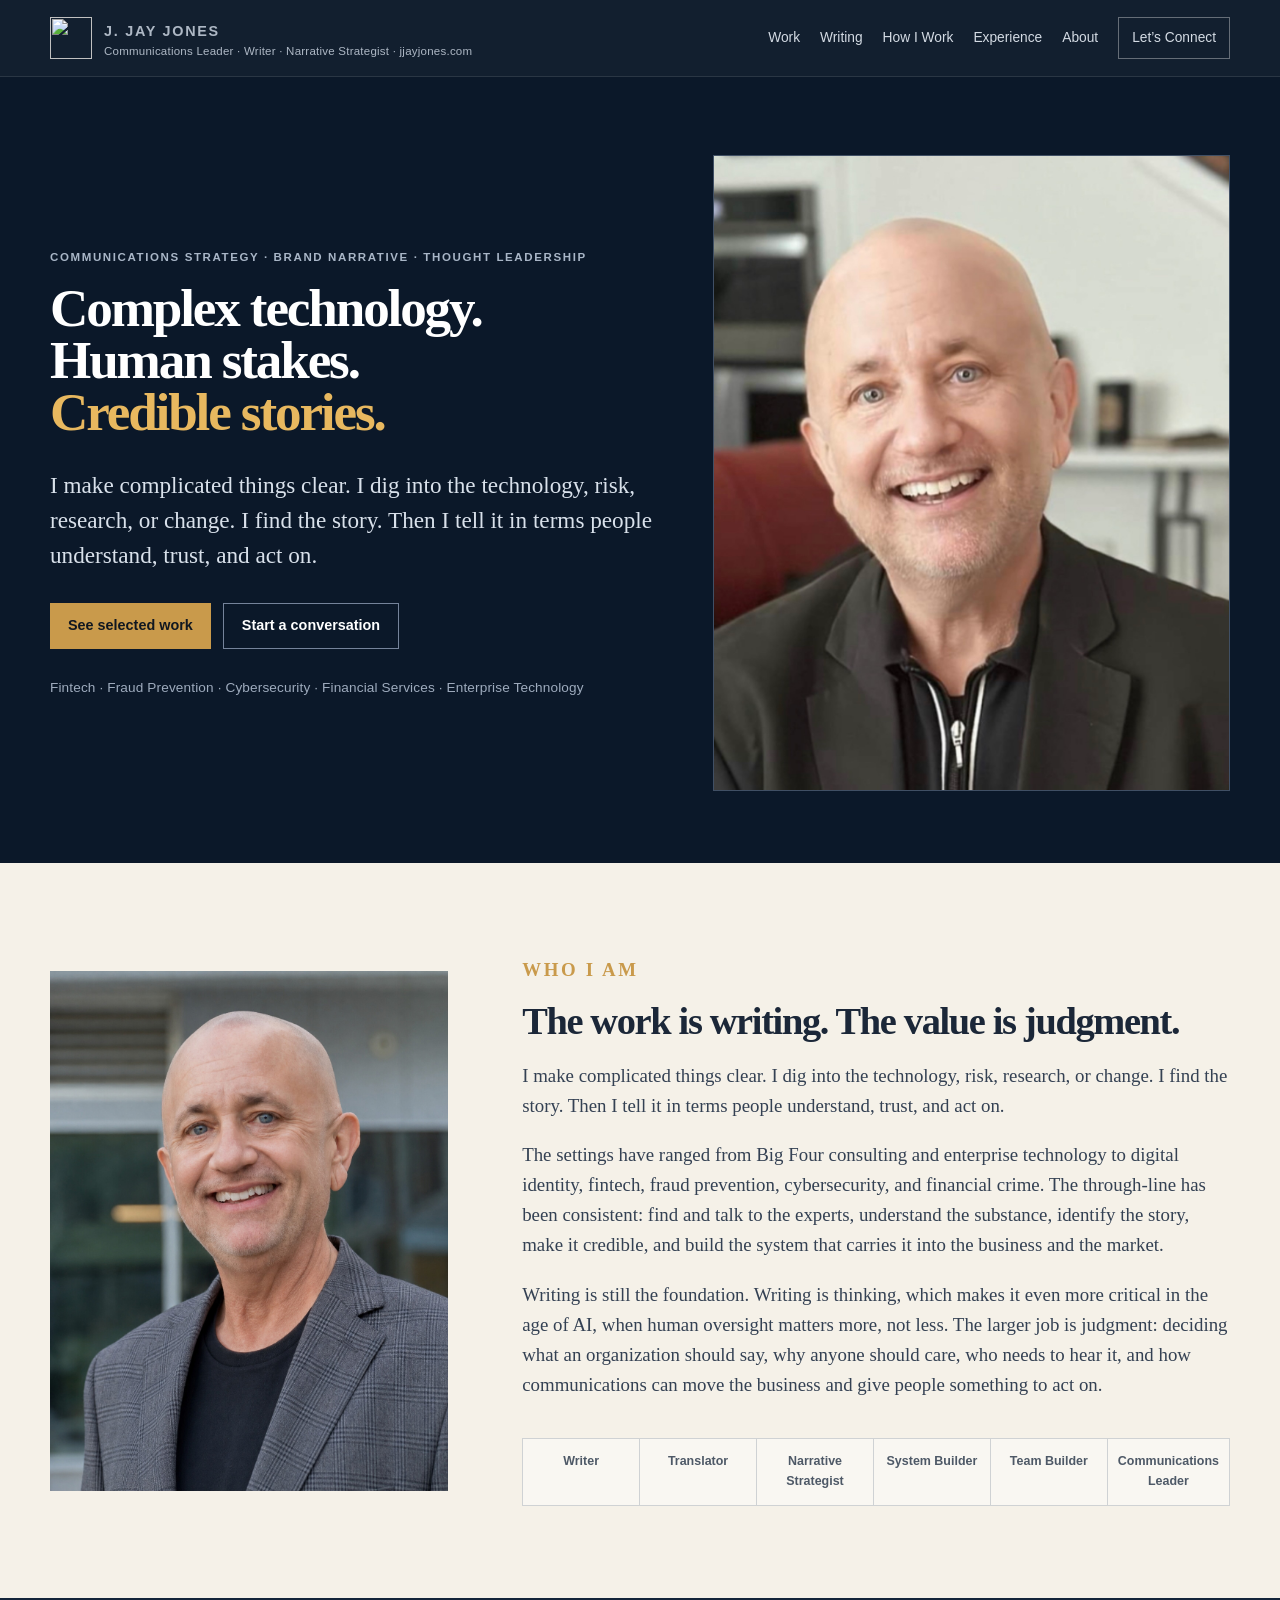
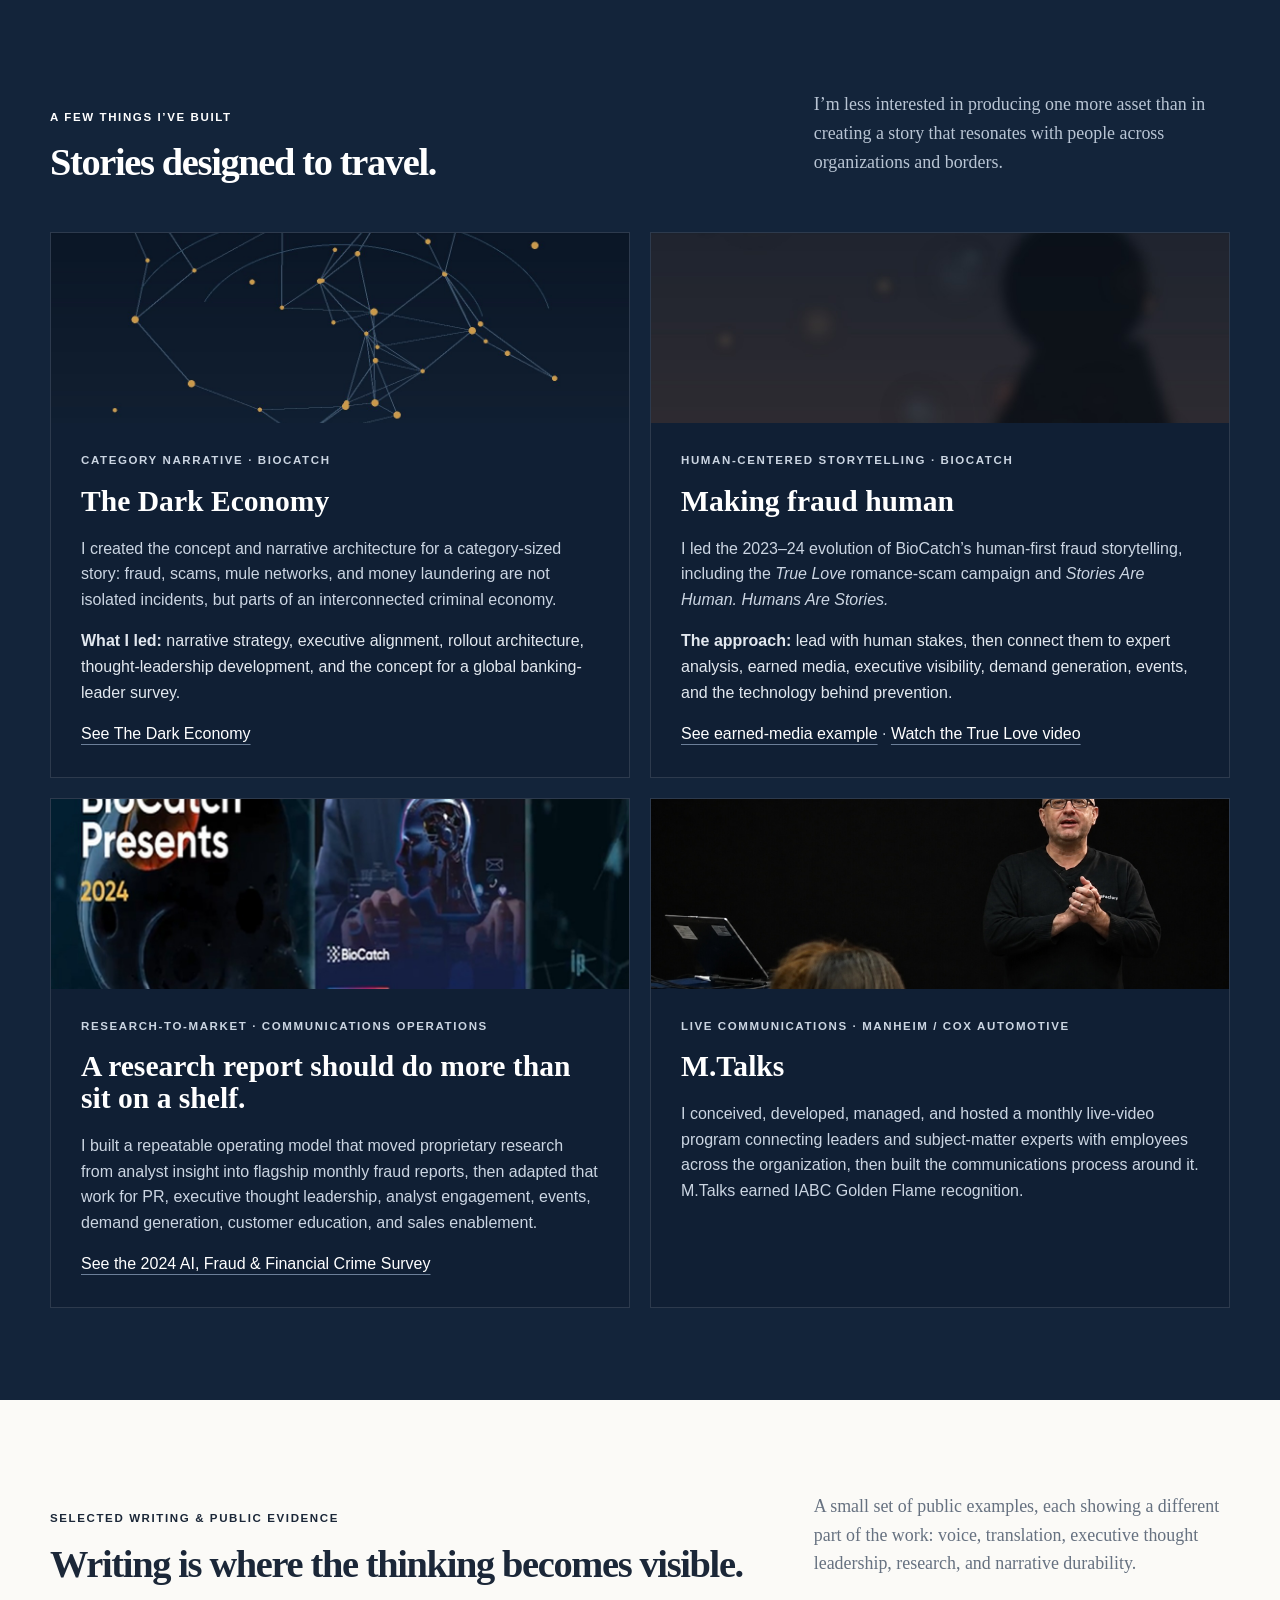
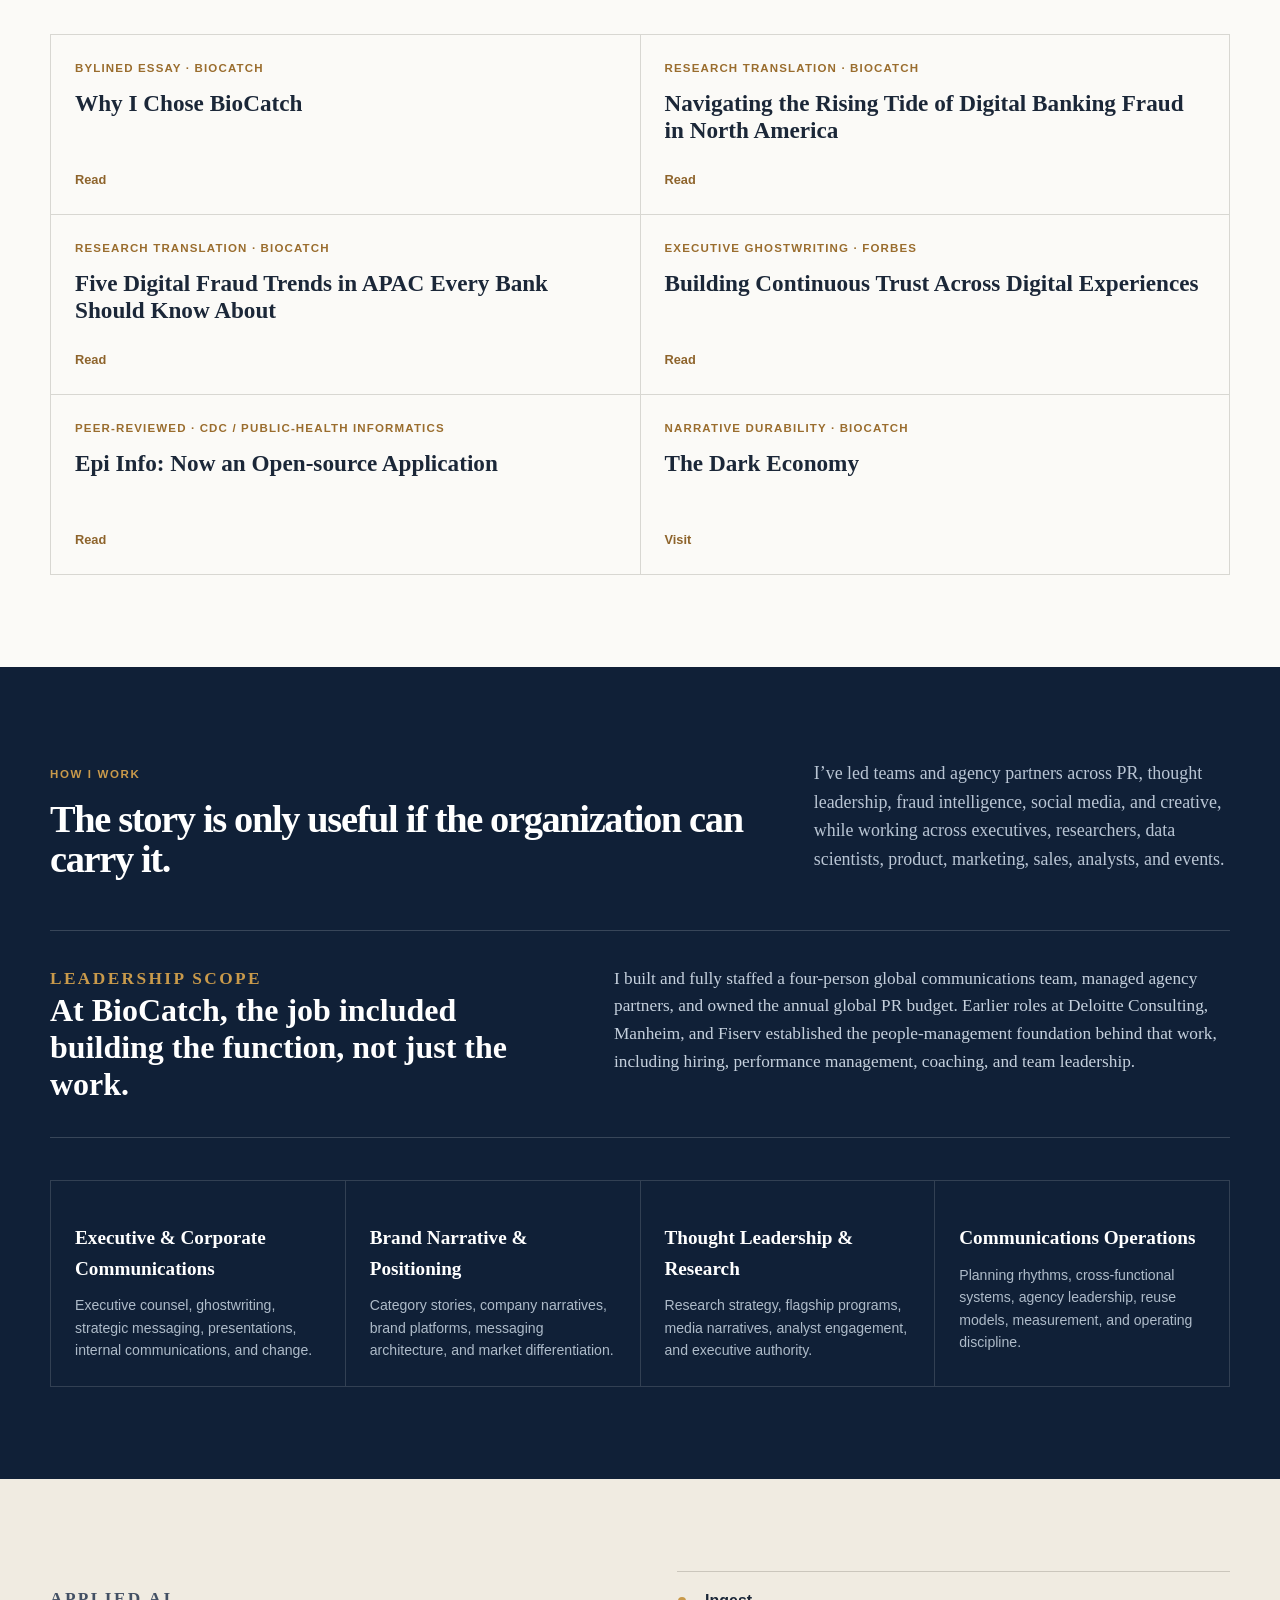
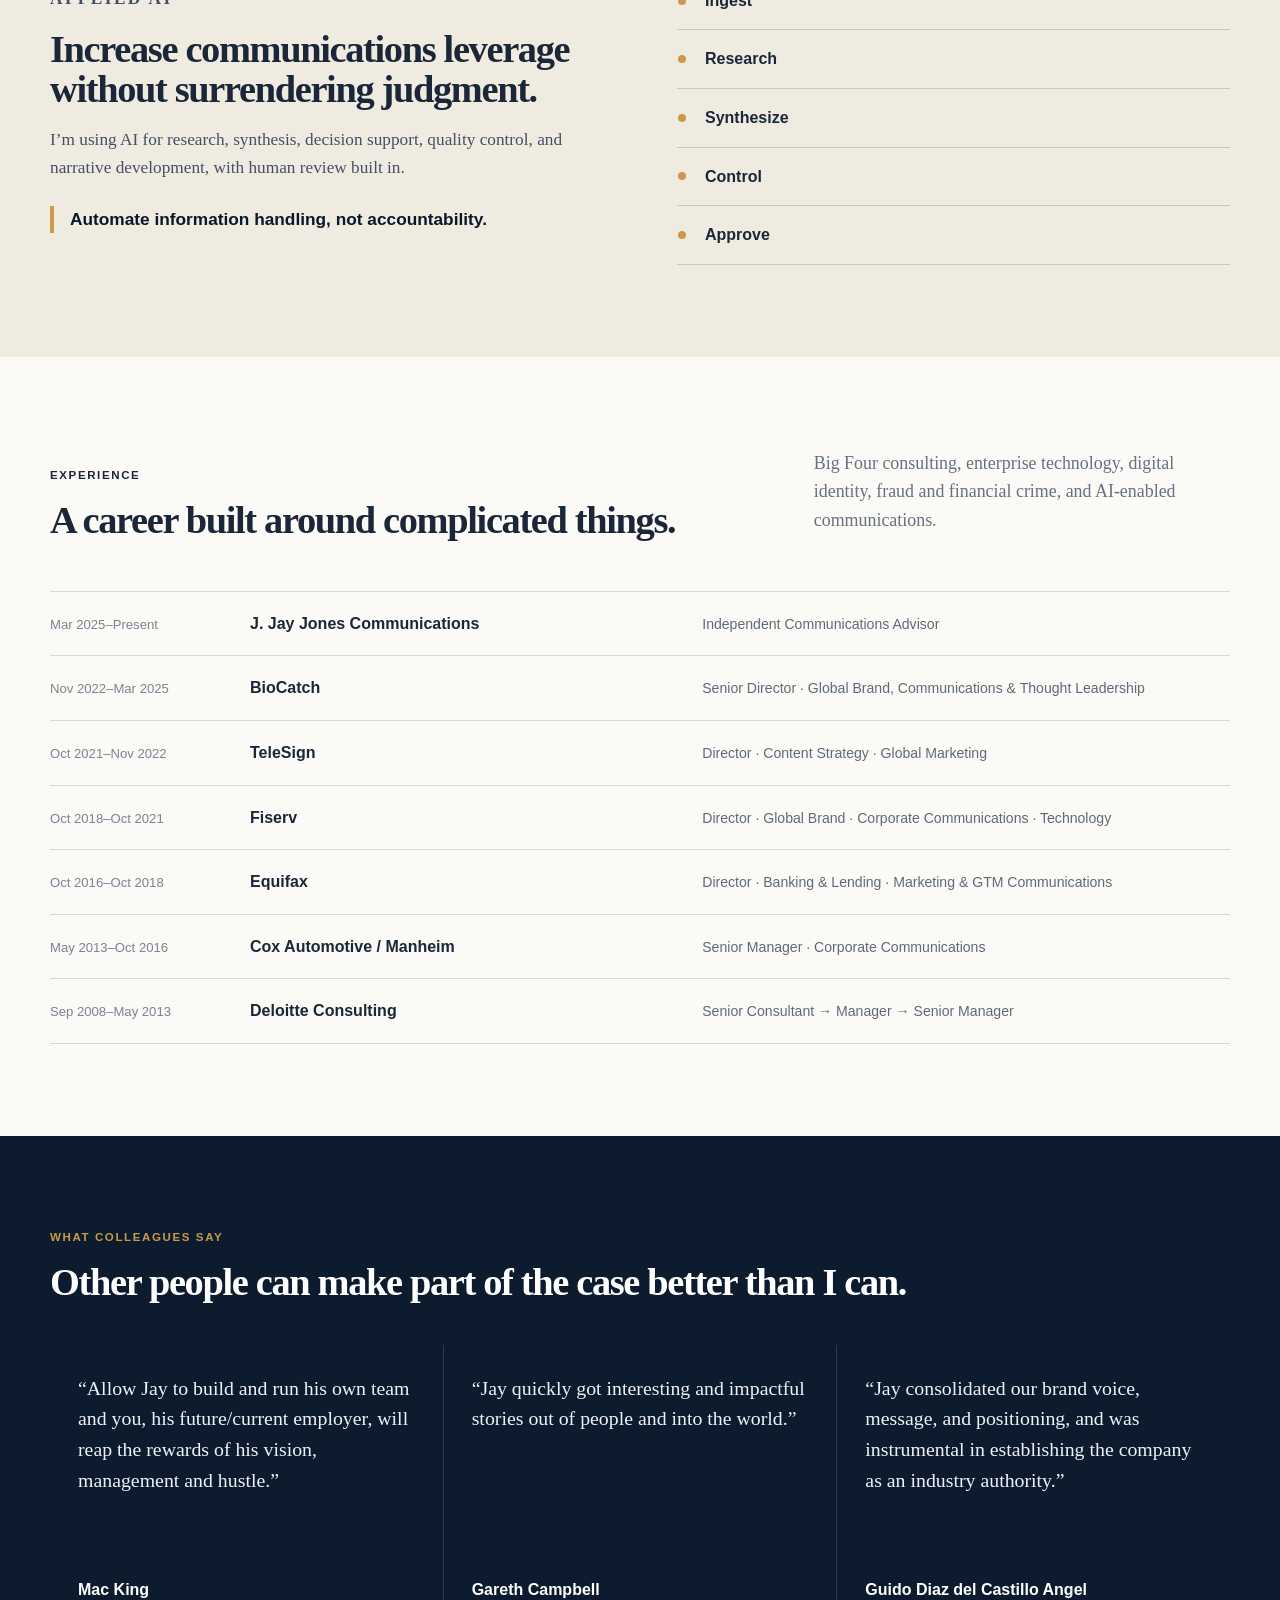
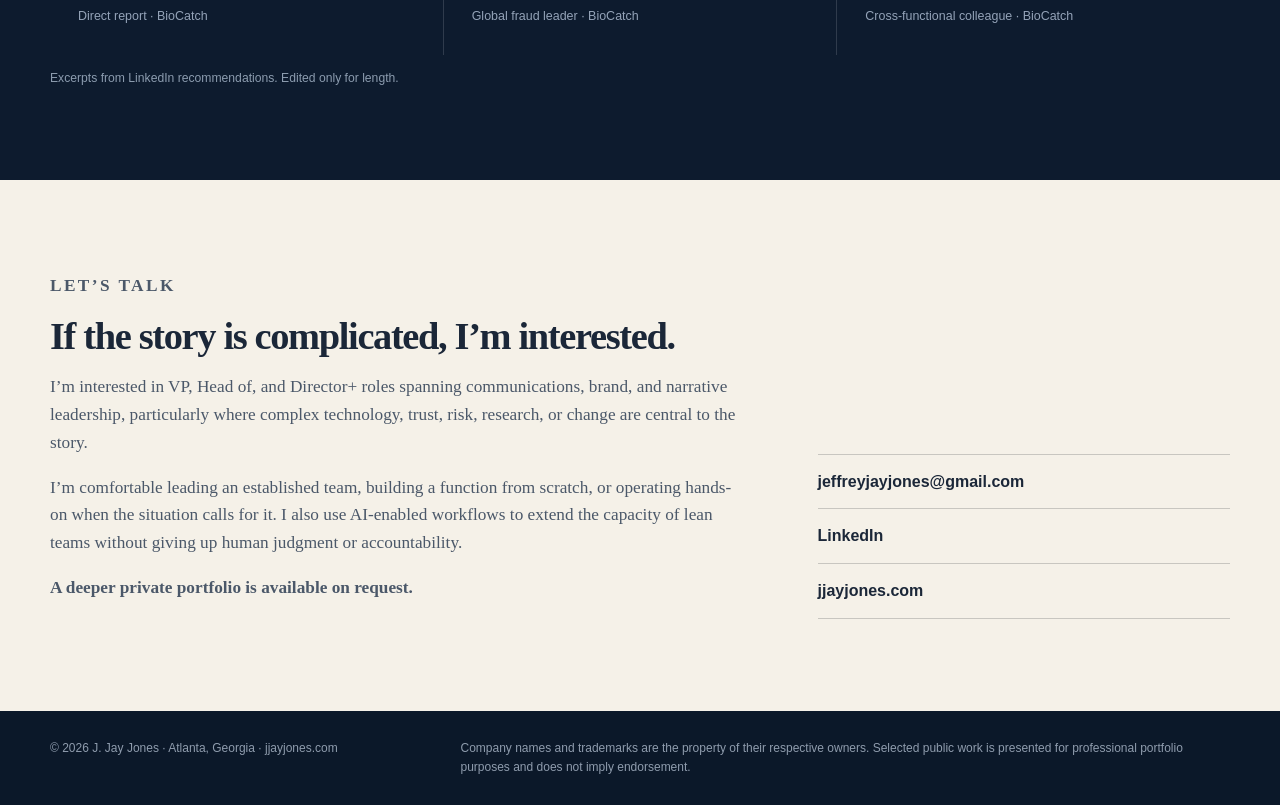
==== index.html @ f19b82ca "logo update" ====
<!doctype html>
<html lang="en">
<head>
  <meta charset="utf-8">
  <meta name="viewport" content="width=device-width, initial-scale=1">
  <title>J. Jay Jones | Communications Strategy, Brand Narrative & Thought Leadership</title>
  <meta name="description" content="J. Jay Jones is a communications leader and writer who turns complex technology, risk, and research into credible narratives, executive communications, and communications systems.">
  <meta name="author" content="J. Jay Jones">
  <meta name="theme-color" content="#071625">
  <link rel="canonical" href="https://jjayjones.com/">
  <meta property="og:type" content="website">
  <meta property="og:title" content="J. Jay Jones | Communications Strategy & Brand Narrative">
  <meta property="og:description" content="Complex technology. Human stakes. Credible stories.">
  <meta property="og:url" content="https://jjayjones.com/">
  <meta property="og:image" content="https://jjayjones.com/assets/og-cover.jpg">
  <meta name="twitter:card" content="summary_large_image">
  <meta name="twitter:title" content="J. Jay Jones | Communications Strategy & Brand Narrative">
  <meta name="twitter:description" content="Complex technology. Human stakes. Credible stories.">
  <meta name="twitter:image" content="https://jjayjones.com/assets/og-cover.jpg">
  <link rel="stylesheet" href="styles.css">
</head>
<body>
<a class="skip-link" href="#main">Skip to content</a>
<header class="site-header">
  <div class="shell nav-wrap">
    <a class="brand" href="#top"><img class="brand-mark" src="assets/jjj-logo.png" alt="" aria-hidden="true"><span class="brand-copy"><strong>J. JAY JONES</strong><span>Communications Leader · Writer · Narrative Strategist · jjayjones.com</span></span></a>
    <nav aria-label="Primary navigation">
      <a href="#work">Work</a>
      <a href="#writing">Writing</a>
      <a href="#approach">How I Work</a>
      <a href="#experience">Experience</a>
      <a href="#about">About</a>
      <a class="nav-cta" href="#contact">Let’s Connect</a>
    </nav>
  </div>
</header>

<main id="main">
<section class="hero" id="top">
  <div class="shell hero-grid">
    <div class="hero-copy">
      <p class="eyebrow">Communications strategy · brand narrative · thought leadership</p>
      <h1>Complex technology.<br>Human stakes.<br><span>Credible stories.</span></h1>
      <p class="hero-deck">I make complicated things clear. I dig into the technology, risk, research, or change. I find the story. Then I tell it in terms people understand, trust, and act on.</p>
      <div class="buttons">
        <a class="button primary" href="#work">See selected work</a>
        <a class="button secondary" href="#contact">Start a conversation</a>
      </div>
      <p class="sectors">Fintech · Fraud Prevention · Cybersecurity · Financial Services · Enterprise Technology</p>
    </div>
    <div class="hero-portrait-wrap">
      <img class="hero-portrait" src="assets/headshot.jpg" alt="J. Jay Jones smiling in a black jacket">
    </div>
  </div>
</section>

<section class="about section" id="about">
  <div class="shell about-grid">
    <div class="portrait-panel" aria-hidden="true"><img src="assets/about-portrait-final.jpg" alt=""></div>
    <div>
      <p class="overline gold">Who I am</p>
      <h2>The work is writing. The value is judgment.</h2>
      <p>I make complicated things clear. I dig into the technology, risk, research, or change. I find the story. Then I tell it in terms people understand, trust, and act on.</p>
      <p>The settings have ranged from Big Four consulting and enterprise technology to digital identity, fintech, fraud prevention, cybersecurity, and financial crime. The through-line has been consistent: find and talk to the experts, understand the substance, identify the story, make it credible, and build the system that carries it into the business and the market.</p>
      <p>Writing is still the foundation. Writing is thinking, which makes it even more critical in the age of AI, when human oversight matters more, not less. The larger job is judgment: deciding what an organization should say, why anyone should care, who needs to hear it, and how communications can move the business and give people something to act on.</p>
      <div class="career-arc" aria-label="Career arc">
        <span>Writer</span><span>Translator</span><span>Narrative Strategist</span><span>System Builder</span><span>Team Builder</span><span>Communications Leader</span>
      </div>
    </div>
  </div>
</section>

<section class="work section" id="work">
  <div class="shell">
    <div class="section-intro">
      <div><p class="overline">A few things I’ve built</p><h2>Stories designed to travel.</h2></div>
      <p>I’m less interested in producing one more asset than in creating a story that resonates with people across organizations and borders.</p>
    </div>
    <div class="cards">
      <article class="card">
        <div class="card-visual"><img src="assets/dark-economy.jpg" alt="Abstract network visual representing interconnected financial crime"></div>
        <p class="card-kicker">Category Narrative · BioCatch</p>
        <h3>The Dark Economy</h3>
        <p>I created the concept and narrative architecture for a category-sized story: fraud, scams, mule networks, and money laundering are not isolated incidents, but parts of an interconnected criminal economy.</p>
        <p class="ownership"><strong>What I led:</strong> narrative strategy, executive alignment, rollout architecture, thought-leadership development, and the concept for a global banking-leader survey.</p>
        <a href="https://www.darkeconomy.com/" target="_blank" rel="noopener noreferrer">See The Dark Economy</a>
      </article>

      <article class="card">
        <div class="card-visual"><img src="assets/human-stakes.jpg" alt="Editorial visual representing the human impact of fraud"></div>
        <p class="card-kicker">Human-Centered Storytelling · BioCatch</p>
        <h3>Making fraud human</h3>
        <p>I led the 2023–24 evolution of BioCatch’s human-first fraud storytelling, including the <em>True Love</em> romance-scam campaign and <em>Stories Are Human. Humans Are Stories.</em></p>
        <p class="ownership"><strong>The approach:</strong> lead with human stakes, then connect them to expert analysis, earned media, executive visibility, demand generation, events, and the technology behind prevention.</p>
        <p class="card-links"><a href="https://www.telegraph.co.uk/money/consumer-affairs/fall-romance-scam-tinder-swindler-ayleen-charlotte/" target="_blank" rel="noopener noreferrer">See earned-media example</a> · <a href="https://www.youtube.com/watch?v=LIc_QSAJTno" target="_blank" rel="noopener noreferrer">Watch the True Love video</a></p>
      </article>

      <article class="card">
        <div class="card-visual"><img src="assets/research-report.jpg" alt="Editorial visual of research being shaped into a report"></div>
        <p class="card-kicker">Research-to-Market · Communications Operations</p>
        <h3>A research report should do more than sit on a shelf.</h3>
        <p>I built a repeatable operating model that moved proprietary research from analyst insight into flagship monthly fraud reports, then adapted that work for PR, executive thought leadership, analyst engagement, events, demand generation, customer education, and sales enablement.</p>
        <a href="https://www.biocatch.com/ai-fraud-financial-crime-survey" target="_blank" rel="noopener noreferrer">See the 2024 AI, Fraud &amp; Financial Crime Survey</a>
      </article>

      <article class="card">
        <div class="card-visual"><img src="assets/mtalks-final.jpg" alt="Frame from the M.Talks live communications program"></div>
        <p class="card-kicker">Live Communications · Manheim / Cox Automotive</p>
        <h3>M.Talks</h3>
        <p>I conceived, developed, managed, and hosted a monthly live-video program connecting leaders and subject-matter experts with employees across the organization, then built the communications process around it. M.Talks earned IABC Golden Flame recognition.</p>
      </article>
    </div>
  </div>
</section>

<section class="writing section" id="writing">
  <div class="shell">
    <div class="section-intro">
      <div><p class="overline">Selected writing & public evidence</p><h2>Writing is where the thinking becomes visible.</h2></div>
      <p>A small set of public examples, each showing a different part of the work: voice, translation, executive thought leadership, research, and narrative durability.</p>
    </div>
    <div class="writing-grid">
      <a href="https://www.biocatch.com/blog/jay-jones-thought-leader" target="_blank" rel="noopener noreferrer"><span>Bylined essay · BioCatch</span><h3>Why I Chose BioCatch</h3><b>Read</b></a>
      <a href="https://www.biocatch.com/blog/2023-digital-fraud-trends-north-america" target="_blank" rel="noopener noreferrer"><span>Research translation · BioCatch</span><h3>Navigating the Rising Tide of Digital Banking Fraud in North America</h3><b>Read</b></a>
      <a href="https://www.biocatch.com/blog/digital-banking-fraud-trends-2023-apac" target="_blank" rel="noopener noreferrer"><span>Research translation · BioCatch</span><h3>Five Digital Fraud Trends in APAC Every Bank Should Know About</h3><b>Read</b></a>
      <a href="https://www.forbes.com/sites/forbestechcouncil/2022/05/18/building-continuous-trust-across-digital-experiences/" target="_blank" rel="noopener noreferrer"><span>Executive ghostwriting · Forbes</span><h3>Building Continuous Trust Across Digital Experiences</h3><b>Read</b></a>
      <a href="https://pmc.ncbi.nlm.nih.gov/articles/PMC2984269/" target="_blank" rel="noopener noreferrer"><span>Peer-reviewed · CDC / public-health informatics</span><h3>Epi Info: Now an Open-source Application</h3><b>Read</b></a>
      <a href="https://www.darkeconomy.com/" target="_blank" rel="noopener noreferrer"><span>Narrative durability · BioCatch</span><h3>The Dark Economy</h3><b>Visit</b></a>
    </div>
  </div>
</section>

<section class="approach section" id="approach">
  <div class="shell">
    <div class="section-intro light">
      <div><p class="overline gold">How I work</p><h2>The story is only useful if the organization can carry it.</h2></div>
      <p>I’ve led teams and agency partners across PR, thought leadership, fraud intelligence, social media, and creative, while working across executives, researchers, data scientists, product, marketing, sales, analysts, and events.</p>
    </div>

    <div class="leadership-callout">
      <div><p class="overline gold">Leadership scope</p><h3>At BioCatch, the job included building the function, not just the work.</h3></div>
      <p>I built and fully staffed a four-person global communications team, managed agency partners, and owned the annual global PR budget. Earlier roles at Deloitte Consulting, Manheim, and Fiserv established the people-management foundation behind that work, including hiring, performance management, coaching, and team leadership.</p>
    </div>

    <div class="capabilities">
      <div><h3>Executive & Corporate Communications</h3><p>Executive counsel, ghostwriting, strategic messaging, presentations, internal communications, and change.</p></div>
      <div><h3>Brand Narrative & Positioning</h3><p>Category stories, company narratives, brand platforms, messaging architecture, and market differentiation.</p></div>
      <div><h3>Thought Leadership & Research</h3><p>Research strategy, flagship programs, media narratives, analyst engagement, and executive authority.</p></div>
      <div><h3>Communications Operations</h3><p>Planning rhythms, cross-functional systems, agency leadership, reuse models, measurement, and operating discipline.</p></div>
    </div>
  </div>
</section>

<section class="ai section">
  <div class="shell ai-grid">
    <div>
      <p class="overline">Applied AI</p>
      <h2>Increase communications leverage without surrendering judgment.</h2>
      <p>I’m using AI for research, synthesis, decision support, quality control, and narrative development, with human review built in.</p>
      <p class="principle">Automate information handling, not accountability.</p>
    </div>
    <ul class="ai-stages" aria-label="Applied AI workflow">
      <li><b>Ingest</b></li>
      <li><b>Research</b></li>
      <li><b>Synthesize</b></li>
      <li><b>Control</b></li>
      <li><b>Approve</b></li>
    </ul>
  </div>
</section>

<section class="experience section" id="experience">
  <div class="shell">
    <div class="section-intro">
      <div><p class="overline">Experience</p><h2>A career built around complicated things.</h2></div>
      <p>Big Four consulting, enterprise technology, digital identity, fraud and financial crime, and AI-enabled communications.</p>
    </div>
    <div class="timeline">
      <div><time>Mar 2025–Present</time><strong>J. Jay Jones Communications</strong><span>Independent Communications Advisor</span></div>
      <div><time>Nov 2022–Mar 2025</time><strong>BioCatch</strong><span>Senior Director · Global Brand, Communications & Thought Leadership</span></div>
      <div><time>Oct 2021–Nov 2022</time><strong>TeleSign</strong><span>Director · Content Strategy · Global Marketing</span></div>
      <div><time>Oct 2018–Oct 2021</time><strong>Fiserv</strong><span>Director · Global Brand · Corporate Communications · Technology</span></div>
      <div><time>Oct 2016–Oct 2018</time><strong>Equifax</strong><span>Director · Banking & Lending · Marketing & GTM Communications</span></div>
      <div><time>May 2013–Oct 2016</time><strong>Cox Automotive / Manheim</strong><span>Senior Manager · Corporate Communications</span></div>
      <div><time>Sep 2008–May 2013</time><strong>Deloitte Consulting</strong><span>Senior Consultant → Manager → Senior Manager</span></div>
    </div>

  </div>
</section>

<section class="quotes section">
  <div class="shell">
    <p class="overline gold">What colleagues say</p>
    <h2>Other people can make part of the case better than I can.</h2>
    <div class="quote-grid">
      <figure><blockquote>“Allow Jay to build and run his own team and you, his future/current employer, will reap the rewards of his vision, management and hustle.”</blockquote><figcaption><strong>Mac King</strong><span>Direct report · BioCatch</span></figcaption></figure>
      <figure><blockquote>“Jay quickly got interesting and impactful stories out of people and into the world.”</blockquote><figcaption><strong>Gareth Campbell</strong><span>Global fraud leader · BioCatch</span></figcaption></figure>
      <figure><blockquote>“Jay consolidated our brand voice, message, and positioning, and was instrumental in establishing the company as an industry authority.”</blockquote><figcaption><strong>Guido Diaz del Castillo Angel</strong><span>Cross-functional colleague · BioCatch</span></figcaption></figure>
    </div>
    <p class="fineprint lighttext">Excerpts from LinkedIn recommendations. Edited only for length.</p>
  </div>
</section>

<section class="contact section" id="contact">
  <div class="shell contact-grid">
    <div>
      <p class="overline">Let’s talk</p>
      <h2>If the story is complicated, I’m interested.</h2>
      <p>I’m interested in VP, Head of, and Director+ roles spanning communications, brand, and narrative leadership, particularly where complex technology, trust, risk, research, or change are central to the story.</p>
      <p>I’m comfortable leading an established team, building a function from scratch, or operating hands-on when the situation calls for it. I also use AI-enabled workflows to extend the capacity of lean teams without giving up human judgment or accountability.</p>
      <p><strong>A deeper private portfolio is available on request.</strong></p>
    </div>
    <div class="contact-links">
      <a href="mailto:jeffreyjayjones@gmail.com">jeffreyjayjones@gmail.com</a>
      <a href="https://www.linkedin.com/in/jeffreyjayjones/" target="_blank" rel="noopener noreferrer">LinkedIn</a>
      <a href="https://jjayjones.com/">jjayjones.com</a>
    </div>
  </div>
</section>
</main>

<footer>
  <div class="shell">
    <p>© 2026 J. Jay Jones · Atlanta, Georgia · jjayjones.com</p>
    <p>Company names and trademarks are the property of their respective owners. Selected public work is presented for professional portfolio purposes and does not imply endorsement.</p>
  </div>
</footer>
</body>
</html>
---- styles.css ----
:root{
  --navy:#0b1829;
  --navy2:#13243a;
  --ink:#1b2738;
  --muted:#667180;
  --paper:#f5f1e8;
  --white:#ffffff;
  --gold:#c99a4b;
  --line:#d8d7d2;
  --max:1180px;
  --serif:Georgia,'Times New Roman',serif;
  --sans:Inter,ui-sans-serif,-apple-system,BlinkMacSystemFont,'Segoe UI',Helvetica,Arial,sans-serif;
}
*{box-sizing:border-box}
html{scroll-behavior:smooth;scroll-padding-top:86px}
body{margin:0;font-family:var(--sans);color:var(--ink);background:#fbfaf7;line-height:1.6;-webkit-font-smoothing:antialiased}
a{color:inherit}
a:focus-visible{outline:3px solid var(--gold);outline-offset:4px;border-radius:2px}
img{display:block;max-width:100%}
.skip-link{position:absolute;left:-9999px;top:8px;background:#fff;color:var(--navy);padding:.7rem 1rem;z-index:100}
.skip-link:focus{left:8px}
.shell{width:min(calc(100% - 40px),var(--max));margin:0 auto}
.site-header{position:sticky;top:0;z-index:40;background:rgba(11,24,41,.97);border-bottom:1px solid rgba(255,255,255,.1);backdrop-filter:blur(10px)}
.nav-wrap{display:flex;align-items:center;justify-content:space-between;gap:28px;min-height:76px}
.brand{text-decoration:none;color:#fff;display:flex;flex-direction:column;line-height:1.15}
.brand strong{font-size:.9rem;letter-spacing:.12em}
.brand span{font-size:.72rem;color:#aeb8c5;margin-top:5px;letter-spacing:.02em}
nav{display:flex;gap:20px;align-items:center}
nav a{text-decoration:none;color:#d4dbe4;font-size:.86rem}
nav a:hover{color:#fff}.nav-cta{border:1px solid rgba(255,255,255,.35);padding:9px 13px}
.hero{background:var(--navy);color:#fff;padding:78px 0 72px}
.hero-grid{display:grid;grid-template-columns:minmax(0,1.08fr) minmax(340px,.92fr);gap:56px;align-items:center}
.eyebrow,.overline,.card-kicker{margin:0 0 16px;text-transform:uppercase;letter-spacing:.14em;font-weight:800;font-size:.72rem}
.eyebrow{color:#a9b6c7}.gold{color:var(--gold)!important}
h1,h2,h3{font-family:var(--serif);font-weight:700}
h1{margin:0;font-size:clamp(2.75rem,4.15vw,4.55rem);line-height:.98;letter-spacing:-.04em;max-width:680px}
h1 span{color:#e8b85f}
.hero-deck{font-family:var(--serif);font-size:clamp(1.15rem,2vw,1.45rem);color:#d9e1eb;max-width:720px;margin:30px 0 0;line-height:1.5}
.buttons{display:flex;gap:12px;flex-wrap:wrap;margin-top:30px}.button{display:inline-flex;align-items:center;min-height:46px;padding:0 18px;text-decoration:none;font-weight:750;font-size:.9rem}.primary{background:var(--gold);color:#101720}.secondary{border:1px solid #75839a;color:#fff}.button:hover{transform:translateY(-1px)}
.sectors{font-size:.85rem;color:#9eabbd;margin:28px 0 0;letter-spacing:.01em}
.hero-portrait-wrap{position:relative;overflow:hidden;min-height:500px;border:1px solid rgba(255,255,255,.14);background:#20324a}
.hero-portrait{width:100%;height:100%;min-height:500px;object-fit:cover;object-position:center 34%}
.proof{background:#fff;border-bottom:1px solid var(--line);padding:28px 0}.proof .overline{color:#697485}.proof-grid{display:grid;grid-template-columns:repeat(4,1fr);gap:0;border-top:1px solid var(--line);margin-top:16px}.proof-grid>div{padding:22px 22px 12px 0;border-right:1px solid var(--line)}.proof-grid>div+div{padding-left:22px}.proof-grid>div:last-child{border-right:0}.proof-grid strong{font-family:var(--serif);font-size:2.55rem;line-height:1;color:var(--navy)}.proof-grid p{margin:8px 0 0;color:#5f6977;font-size:.9rem}.fineprint{font-size:.76rem;color:#78818c;margin:14px 0 0}
.section{padding:92px 0}.about{background:var(--paper)}.about-grid{display:grid;grid-template-columns:.72fr 1.28fr;gap:74px;align-items:center}.portrait-panel{height:520px;overflow:hidden;background:#ddd4c5}.portrait-panel img{width:100%;height:100%;object-fit:cover;object-position:center 28%}.about h2,.section-intro h2,.approach h2,.ai h2,.experience h2,.quotes h2,.contact h2{font-size:clamp(2rem,3vw,3.05rem);line-height:1.05;letter-spacing:-.035em;margin:0}.about p{font-family:var(--serif);font-size:1.18rem;color:#344153}.career-arc{display:grid;grid-template-columns:repeat(6,1fr);gap:1px;background:#cfd2d4;margin-top:38px;border:1px solid #cfd2d4}.career-arc span{background:#f9f7f2;padding:13px 10px;text-align:center;font-size:.78rem;font-weight:750;color:#4e5967}
.work{background:var(--navy2);color:#fff}.section-intro{display:grid;grid-template-columns:1.25fr .75fr;gap:70px;align-items:end;margin-bottom:50px}.section-intro>p{margin:0 0 6px;color:#667180;font-family:var(--serif);font-size:1.12rem}.work .section-intro>p,.light>p{color:#b9c5d4}.cards{display:grid;grid-template-columns:repeat(2,1fr);gap:20px}.card{background:#101f34;border:1px solid rgba(255,255,255,.12);padding:30px}.card h3{font-size:1.85rem;line-height:1.08;margin:0 0 18px}.card p{color:#cbd5e2}.card .ownership{color:#e2e8ef}.card a{color:#fff;text-underline-offset:5px;text-decoration-color:#6c7f99}.card a:hover{text-decoration-color:var(--gold)}.card-kicker{color:#dda955}.card-visual{height:190px;margin:-30px -30px 28px;position:relative;overflow:hidden;background:#162a44}.card-visual img{width:100%;height:100%;object-fit:cover}.mini-metrics{display:grid;grid-template-columns:1fr 1fr;gap:1px;background:rgba(255,255,255,.15);margin-top:22px}.mini-metrics span{background:#0f1f34;padding:15px;color:#bac6d4;font-size:.8rem}.mini-metrics b{display:block;color:#fff;font-size:1.35rem}.card-note{color:#8796a9!important}
.writing{background:#fbfaf7}.writing-grid{display:grid;grid-template-columns:repeat(2,1fr);border-top:1px solid var(--line);border-left:1px solid var(--line)}.writing-grid a{text-decoration:none;padding:24px;border-right:1px solid var(--line);border-bottom:1px solid var(--line);min-height:180px;display:flex;flex-direction:column}.writing-grid a:hover{background:#f3efe7}.writing-grid span{font-size:.72rem;text-transform:uppercase;letter-spacing:.1em;color:#9a6d2e;font-weight:750}.writing-grid h3{margin:12px 0 auto;font-size:1.45rem;line-height:1.2}.writing-grid b{font-size:.8rem;margin-top:20px;color:#8e642c}
.approach{background:#102037;color:#fff}.leadership-callout{display:grid;grid-template-columns:.9fr 1.1fr;gap:60px;border-top:1px solid rgba(255,255,255,.17);border-bottom:1px solid rgba(255,255,255,.17);padding:34px 0;margin-bottom:42px}.leadership-callout h3{margin:0;font-size:2rem;line-height:1.15}.leadership-callout p{margin:0;color:#c5d0dd;font-family:var(--serif);font-size:1.08rem}.capabilities{display:grid;grid-template-columns:repeat(4,1fr);border-left:1px solid rgba(255,255,255,.14);border-top:1px solid rgba(255,255,255,.14)}.capabilities>div{padding:24px;border-right:1px solid rgba(255,255,255,.14);border-bottom:1px solid rgba(255,255,255,.14)}.capabilities h3{font-size:1.2rem;margin:18px 0 10px}.capabilities p{font-size:.88rem;color:#aebbc9;margin:0}
.ai{background:#f0ebe1}.ai-grid{display:grid;grid-template-columns:1fr 1fr;gap:74px;align-items:center}.ai p{font-family:var(--serif);font-size:1.08rem;color:#435064}.principle{font-family:var(--sans)!important;font-weight:800!important;color:var(--navy)!important;border-left:4px solid var(--gold);padding-left:16px;margin-top:24px}.ai-stages{list-style:none;padding:0;margin:0;border-top:1px solid #cbc6bc}.ai-stages li{position:relative;padding:16px 0 16px 28px;border-bottom:1px solid #cbc6bc}.ai-stages li::before{content:"";position:absolute;left:1px;top:50%;width:8px;height:8px;border-radius:50%;background:var(--gold);transform:translateY(-50%)}.ai-stages b{font-size:1rem}
.experience{background:#fbfaf7}.timeline{border-top:1px solid var(--line)}.timeline>div{display:grid;grid-template-columns:170px 1fr 1.25fr;gap:30px;padding:19px 0;border-bottom:1px solid var(--line);align-items:baseline}.timeline time{font-size:.82rem;color:#7a8490}.timeline strong{font-size:1rem}.timeline span{color:#5f6a78;font-size:.88rem}.early-proof{margin-top:46px;padding:34px;background:var(--paper);border-left:4px solid var(--gold)}.early-proof h3{font-size:2rem;margin:0 0 15px}.early-proof p{max-width:900px;color:#526071}.early-proof a{text-underline-offset:5px}
.quotes{background:#0d1b2e;color:#fff}.quote-grid{display:grid;grid-template-columns:repeat(3,1fr);gap:1px;background:rgba(255,255,255,.14);margin-top:42px}.quote-grid figure{margin:0;background:#0d1b2e;padding:28px;display:flex;flex-direction:column;justify-content:space-between;min-height:310px}.quote-grid blockquote{margin:0;font-family:var(--serif);font-size:1.24rem;line-height:1.55;color:#eef2f7}.quote-grid figcaption{margin-top:25px;display:flex;flex-direction:column}.quote-grid figcaption span{font-size:.78rem;color:#94a3b8;margin-top:4px}.lighttext{color:#8c9caf}
.contact{background:var(--paper)}.contact-grid{display:grid;grid-template-columns:1.25fr .75fr;gap:80px;align-items:end}.contact-grid>div:first-child p{max-width:800px;font-family:var(--serif);font-size:1.08rem;color:#4b5869}.contact-links{display:flex;flex-direction:column;border-top:1px solid #c8c6c0}.contact-links a{text-decoration:none;padding:14px 0;border-bottom:1px solid #c8c6c0;font-weight:750}.contact-links a:hover{color:#9a6d2e}
footer{background:var(--navy);color:#8f9cad;padding:28px 0;font-size:.75rem}footer .shell{display:grid;grid-template-columns:.65fr 1.35fr;gap:40px}footer p{margin:0}
@media(max-width:960px){.hero-grid,.about-grid,.section-intro,.leadership-callout,.ai-grid,.contact-grid{grid-template-columns:1fr;gap:42px}.hero-portrait-wrap{min-height:430px}.proof-grid{grid-template-columns:repeat(2,1fr)}.proof-grid>div:nth-child(2){border-right:0}.proof-grid>div:nth-child(3){padding-left:0}.cards,.writing-grid{grid-template-columns:1fr}.capabilities{grid-template-columns:repeat(2,1fr)}.quote-grid{grid-template-columns:1fr}.quote-grid figure{min-height:0}.timeline>div{grid-template-columns:150px 1fr}.timeline span{grid-column:2}.career-arc{grid-template-columns:1fr 1fr 1fr}}
@media(max-width:700px){.shell{width:min(calc(100% - 28px),var(--max))}.site-header{position:static}.nav-wrap{min-height:64px}.brand span{display:none}nav a:not(.nav-cta){display:none}.hero{padding:58px 0 52px}.hero-grid{gap:30px}.hero-portrait-wrap,.hero-portrait{min-height:360px}.proof-grid{grid-template-columns:1fr}.proof-grid>div{border-right:0;border-bottom:1px solid var(--line);padding:17px 0!important}.proof-grid>div:last-child{border-bottom:0}.section{padding:68px 0}.portrait-panel{height:420px}.career-arc{grid-template-columns:1fr 1fr}.research-visual{grid-template-columns:repeat(5,minmax(60px,1fr));overflow:auto}.capabilities{grid-template-columns:1fr}.timeline>div{grid-template-columns:1fr;gap:4px}.timeline span{grid-column:auto}.ai-stages{margin-top:10px}footer .shell{grid-template-columns:1fr;gap:8px}}
@media(prefers-reduced-motion:reduce){html{scroll-behavior:auto}.button:hover{transform:none}}

.card-links{margin:0}.card-links a{white-space:nowrap}

/* JJJ brand mark integration — 2026-09-21 */
.brand{flex-direction:row;align-items:center;gap:12px}
.brand-mark{display:block;width:42px;height:42px;object-fit:contain;flex:0 0 auto}
.brand-copy{display:flex;flex-direction:column;line-height:1.15}
.brand-copy>span{font-size:.72rem;color:#aeb8c5;margin-top:5px;letter-spacing:.02em}
@media(max-width:700px){.brand-mark{width:36px;height:36px}.brand-copy>span{display:none}}
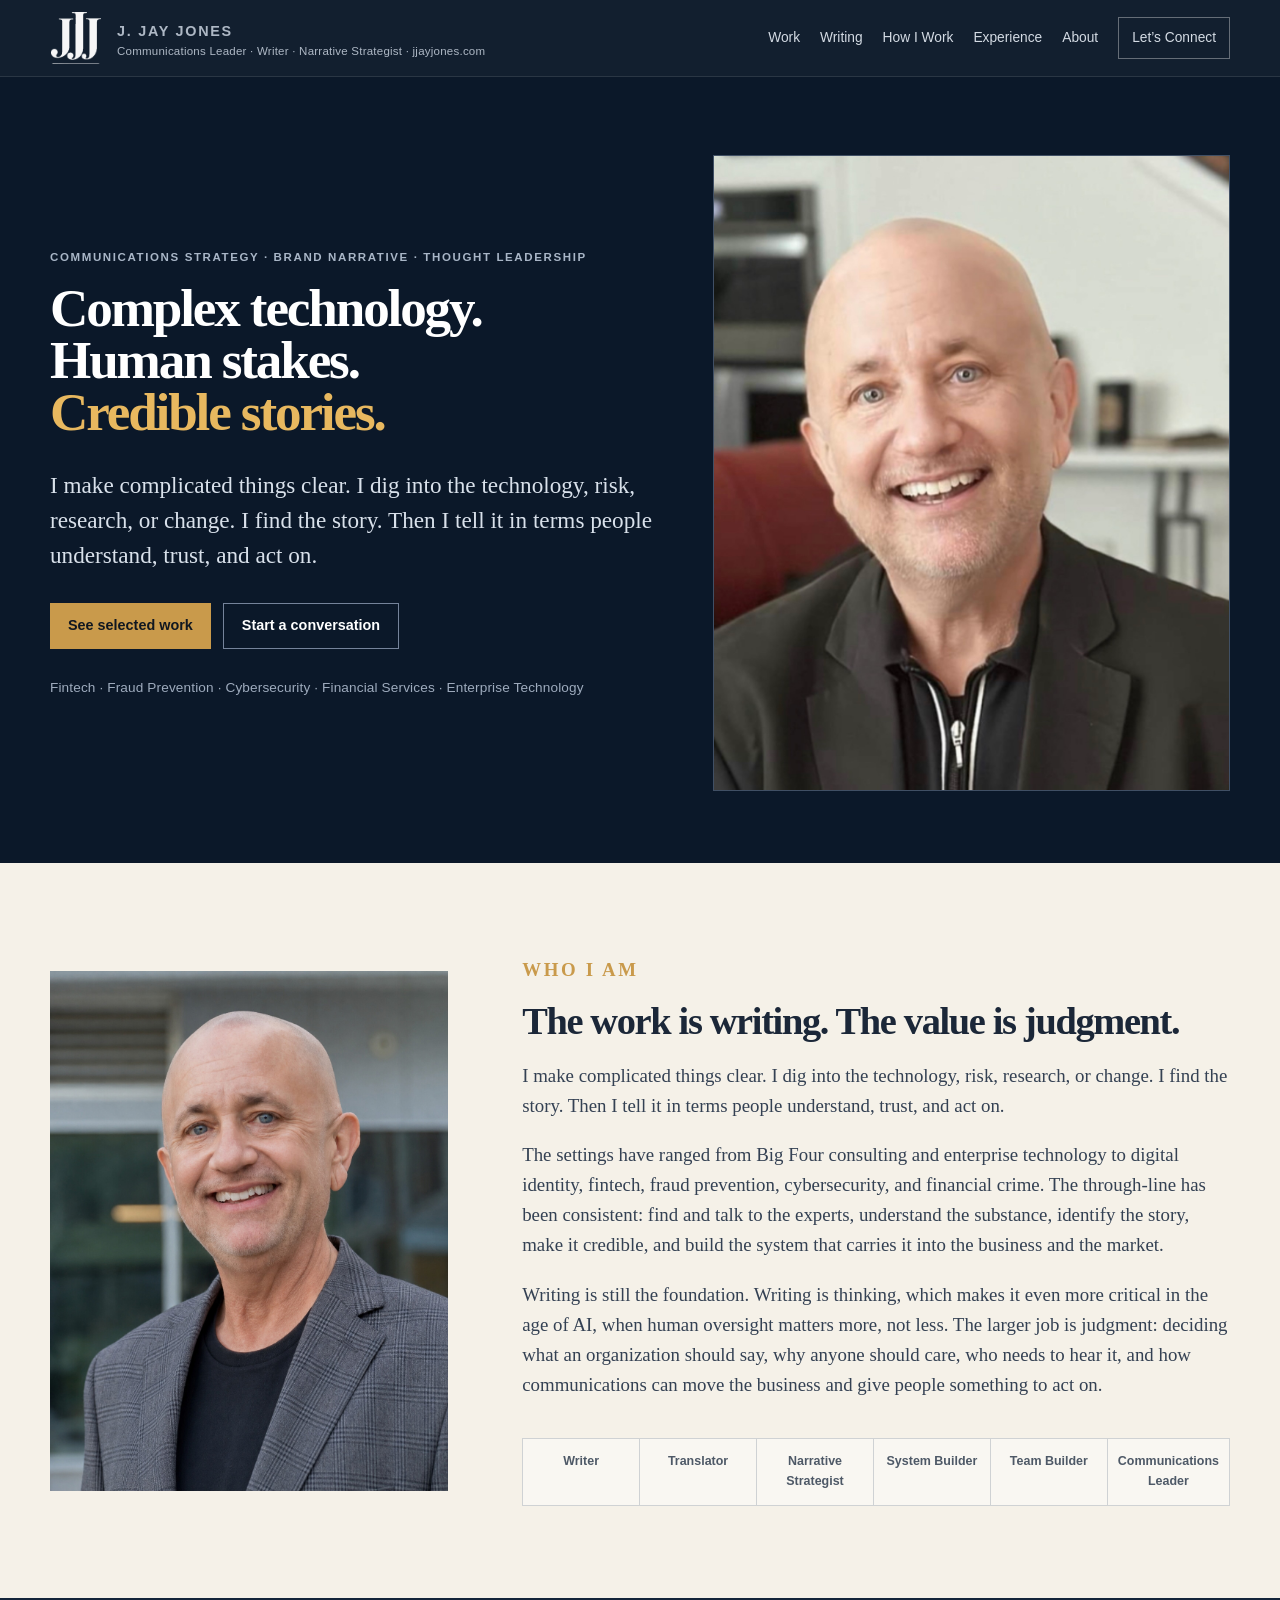
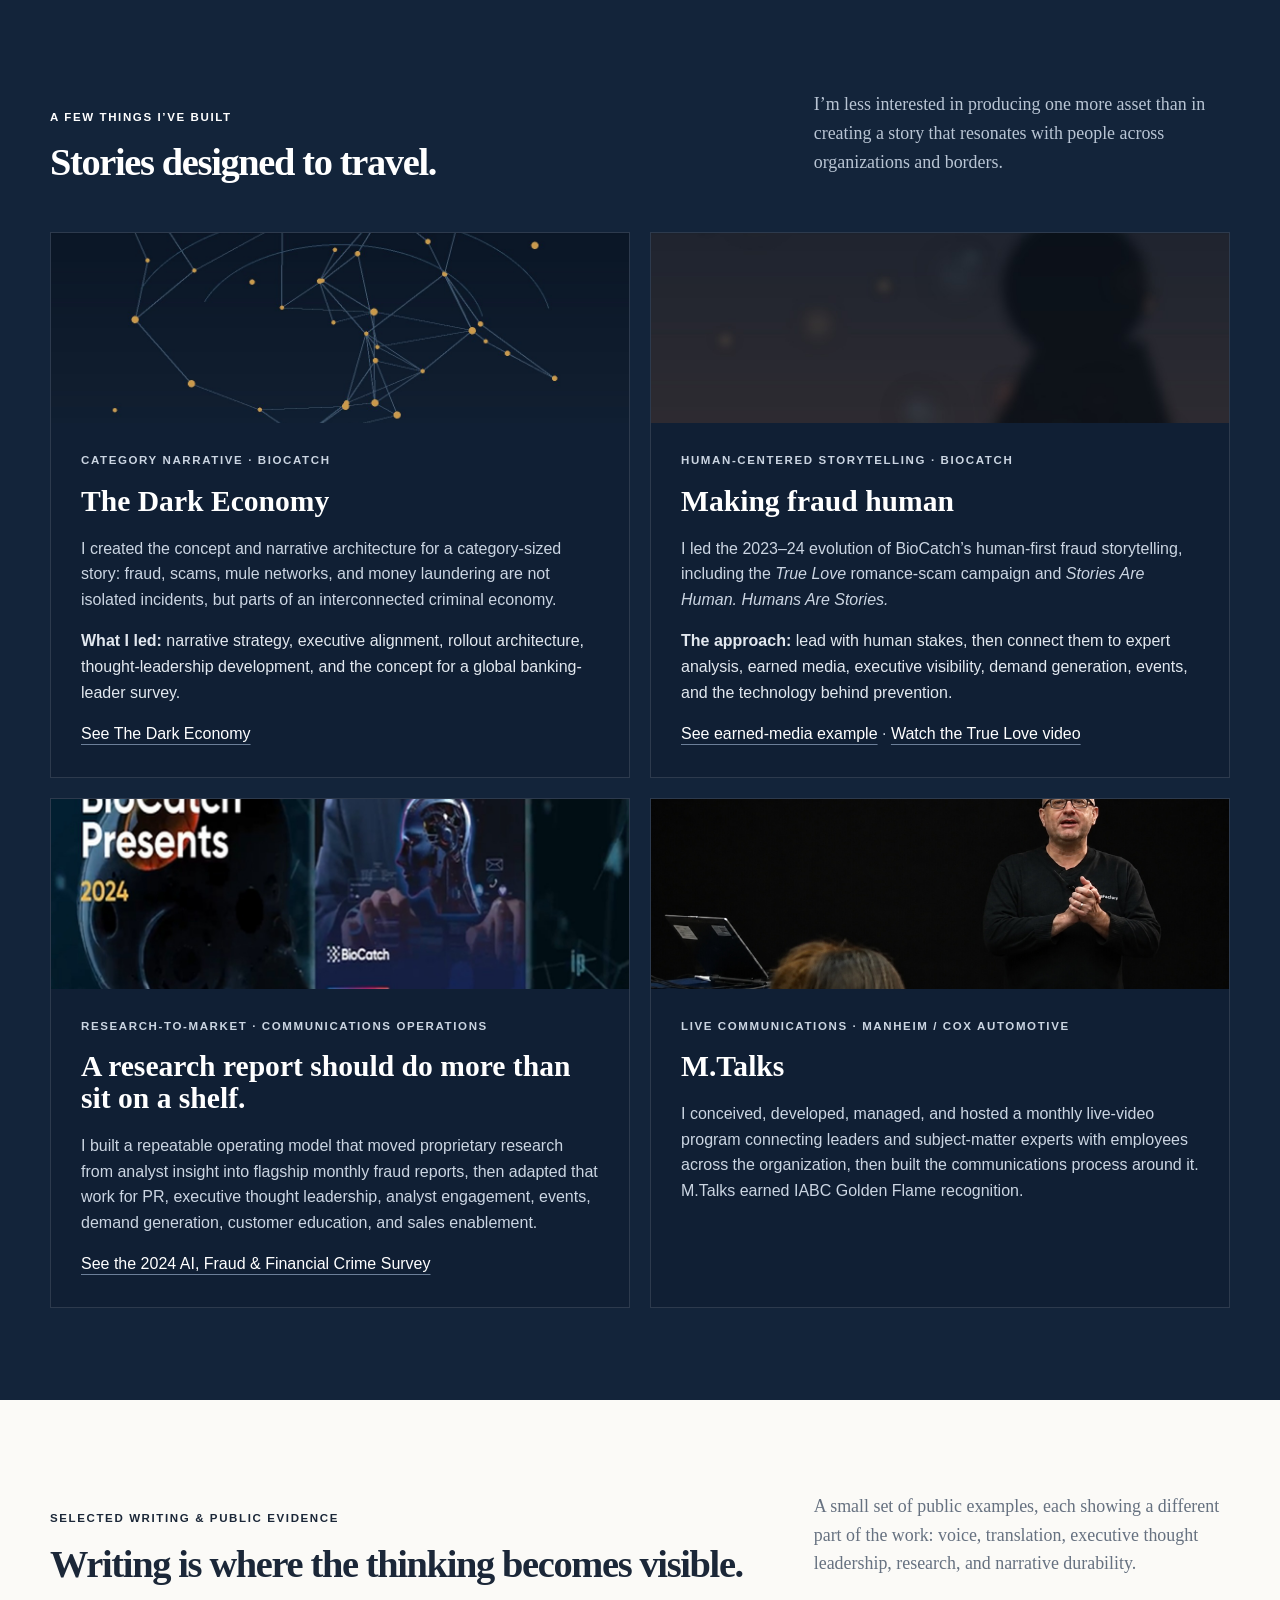
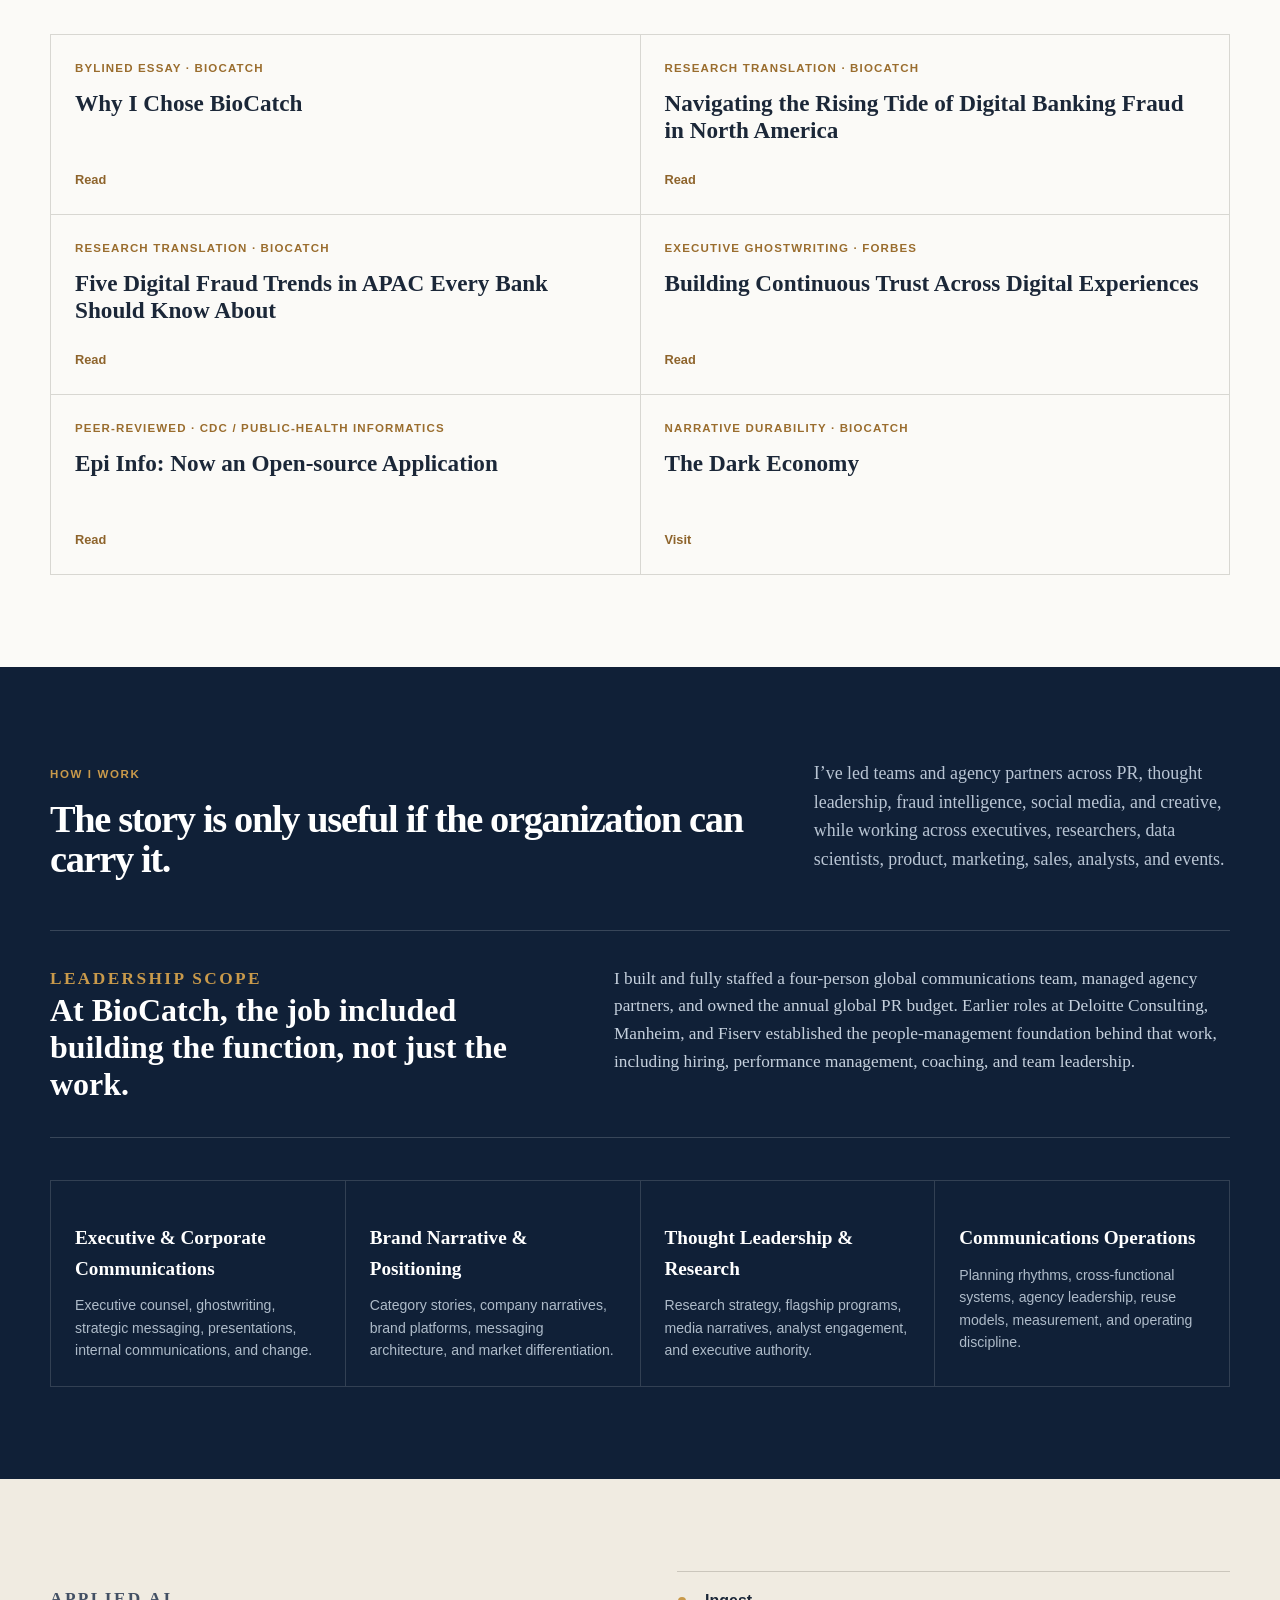
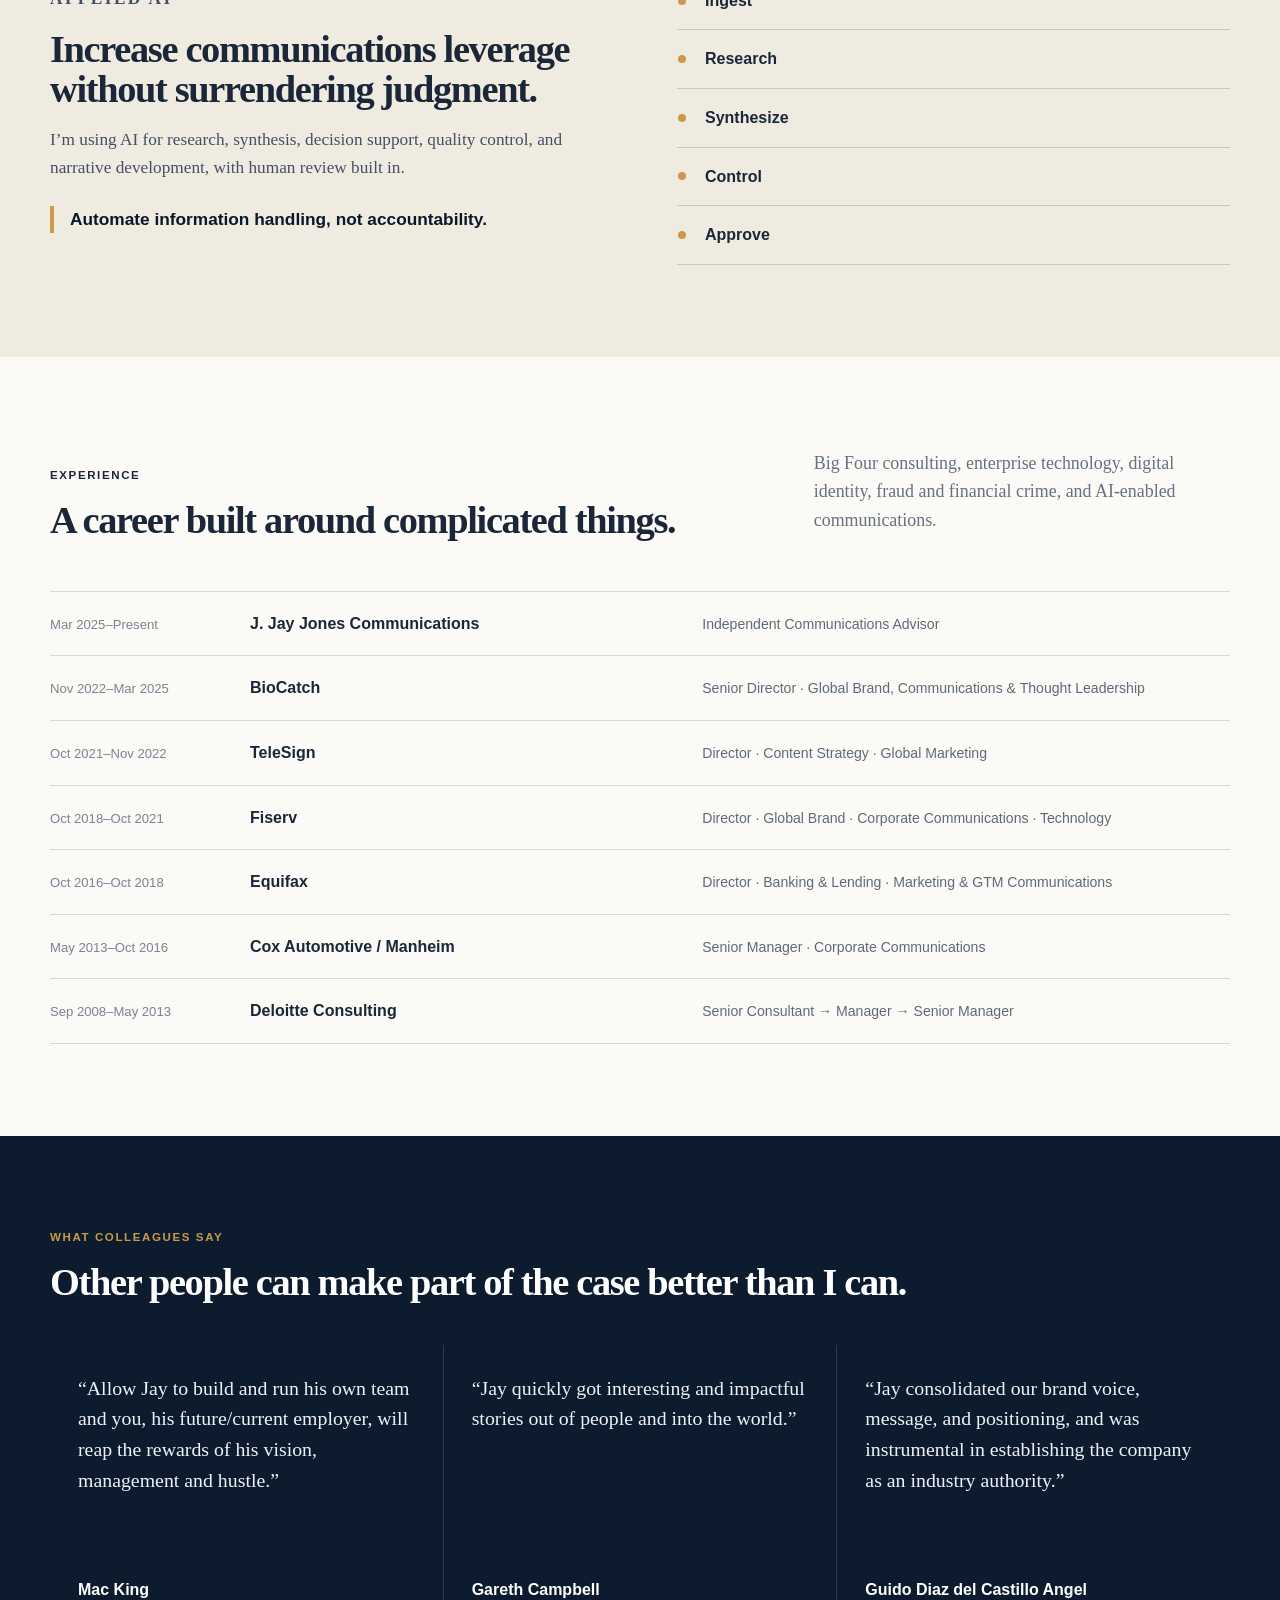
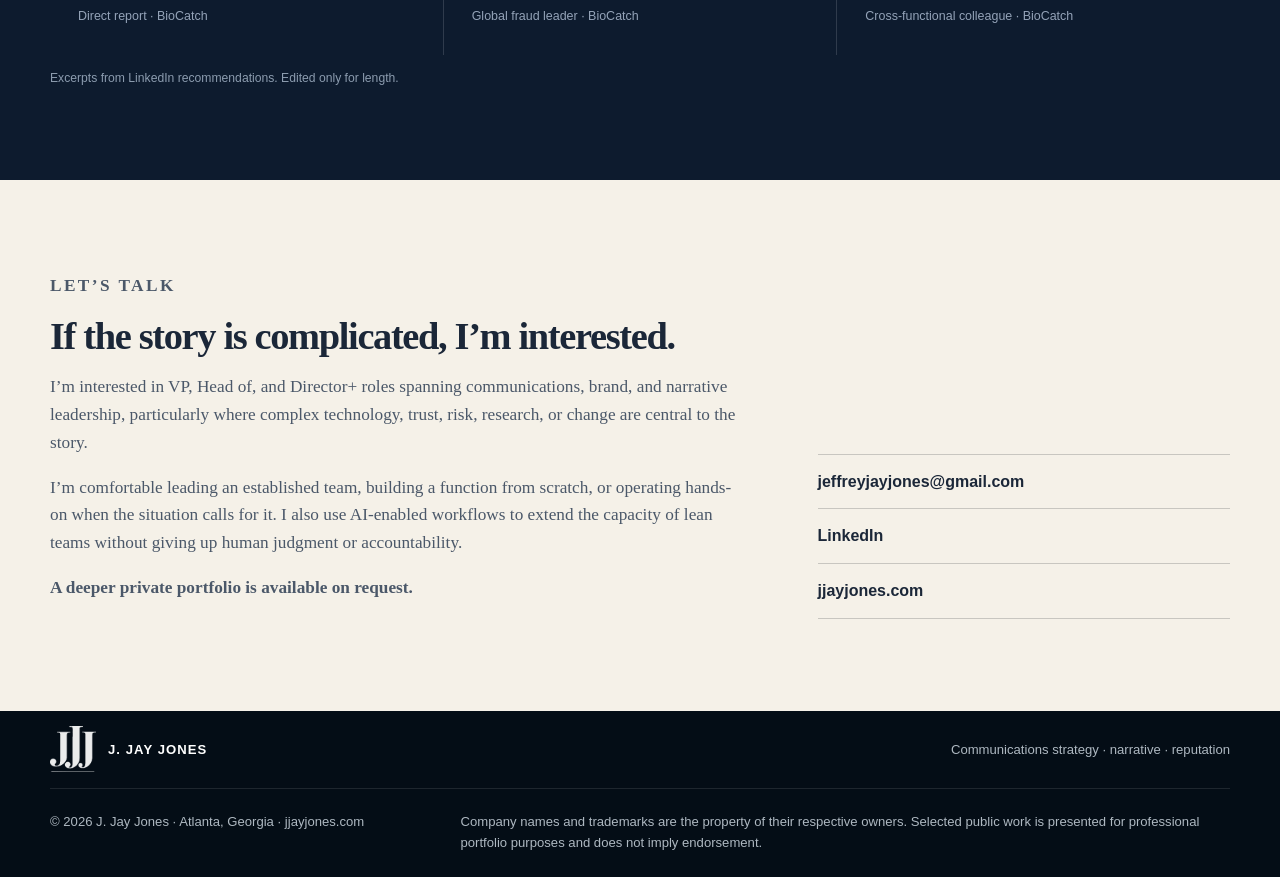
==== commit af3cd706: "logo main headerfooter" ====
--- a/index.html
+++ b/index.html
@@ -219,8 +219,15 @@
 </section>
 </main>
 
-<footer>
-  <div class="shell">
+<footer class="site-footer">
+  <div class="shell footer-brand-row">
+    <a class="footer-brand" href="#top" aria-label="J. Jay Jones home">
+      <img src="assets/jjj-logo.png" alt="" aria-hidden="true">
+      <strong>J. JAY JONES</strong>
+    </a>
+    <span>Communications strategy · narrative · reputation</span>
+  </div>
+  <div class="shell footer-legal">
     <p>© 2026 J. Jay Jones · Atlanta, Georgia · jjayjones.com</p>
     <p>Company names and trademarks are the property of their respective owners. Selected public work is presented for professional portfolio purposes and does not imply endorsement.</p>
   </div>
--- a/styles.css
+++ b/styles.css
@@ -62,3 +62,16 @@
 .brand-copy{display:flex;flex-direction:column;line-height:1.15}
 .brand-copy>span{font-size:.72rem;color:#aeb8c5;margin-top:5px;letter-spacing:.02em}
 @media(max-width:700px){.brand-mark{width:36px;height:36px}.brand-copy>span{display:none}}
+
+
+/* Main-site JJJ header + footer refinement — 2026-09-21 */
+.site-header .brand-mark{width:52px;height:52px;filter:grayscale(1) brightness(0) invert(1);opacity:.96}
+.site-header .brand{gap:15px}
+.site-footer{background:#040d16;color:#aeb8c1;padding:0;font-size:.82rem}
+.site-footer .footer-brand-row{min-height:78px;display:flex;align-items:center;justify-content:space-between;gap:24px;border-bottom:1px solid rgba(255,255,255,.10)}
+.footer-brand{display:flex;align-items:center;gap:12px;color:#fff;text-decoration:none}
+.footer-brand img{display:block;width:46px;height:46px;object-fit:contain;filter:grayscale(1) brightness(0) invert(1);opacity:.92}
+.footer-brand strong{letter-spacing:.08em;font-size:.82rem}
+.site-footer .footer-legal{display:grid;grid-template-columns:.65fr 1.35fr;gap:40px;padding-top:22px;padding-bottom:24px}
+.site-footer .footer-legal p{margin:0}
+@media(max-width:700px){.site-header .brand-mark{width:44px;height:44px}.site-header .brand{gap:11px}.site-footer .footer-brand-row{align-items:flex-start;flex-direction:column;justify-content:center;gap:7px;padding-block:18px}.footer-brand img{width:42px;height:42px}.site-footer .footer-legal{grid-template-columns:1fr;gap:8px}}
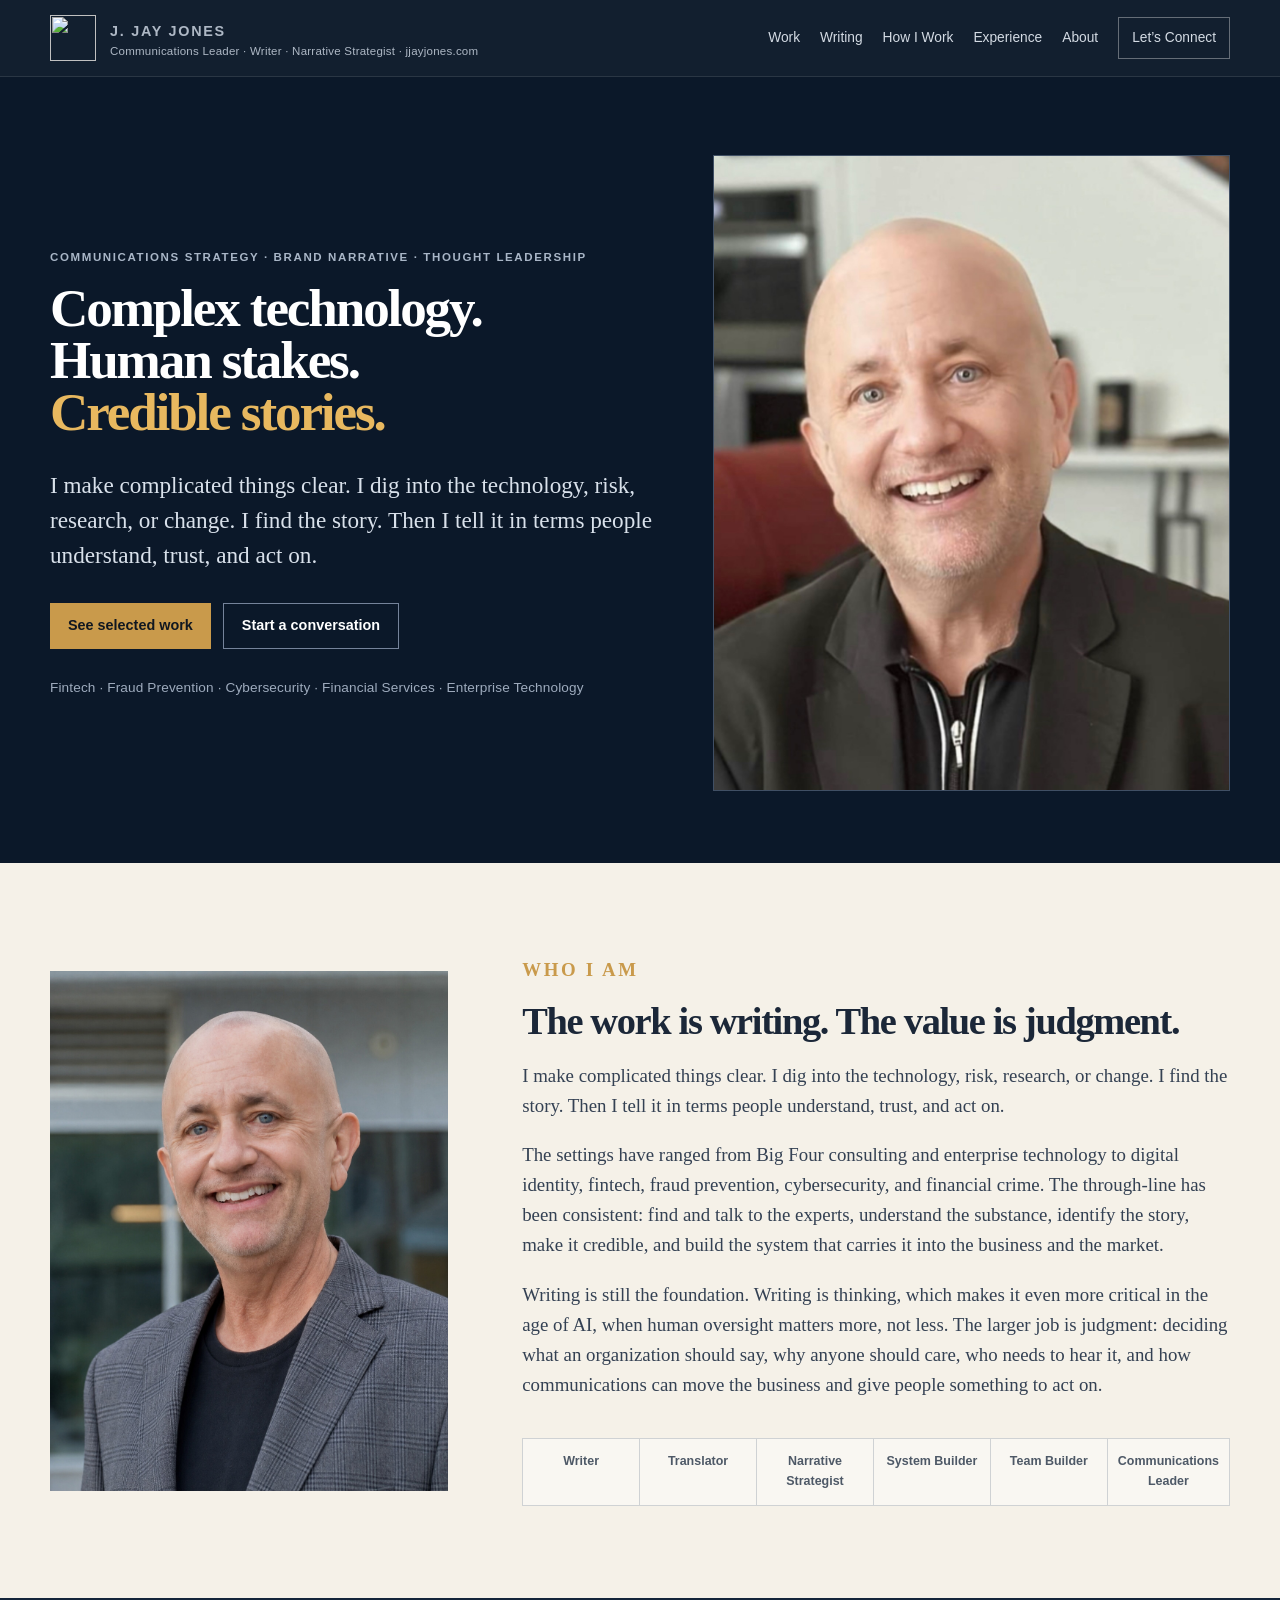
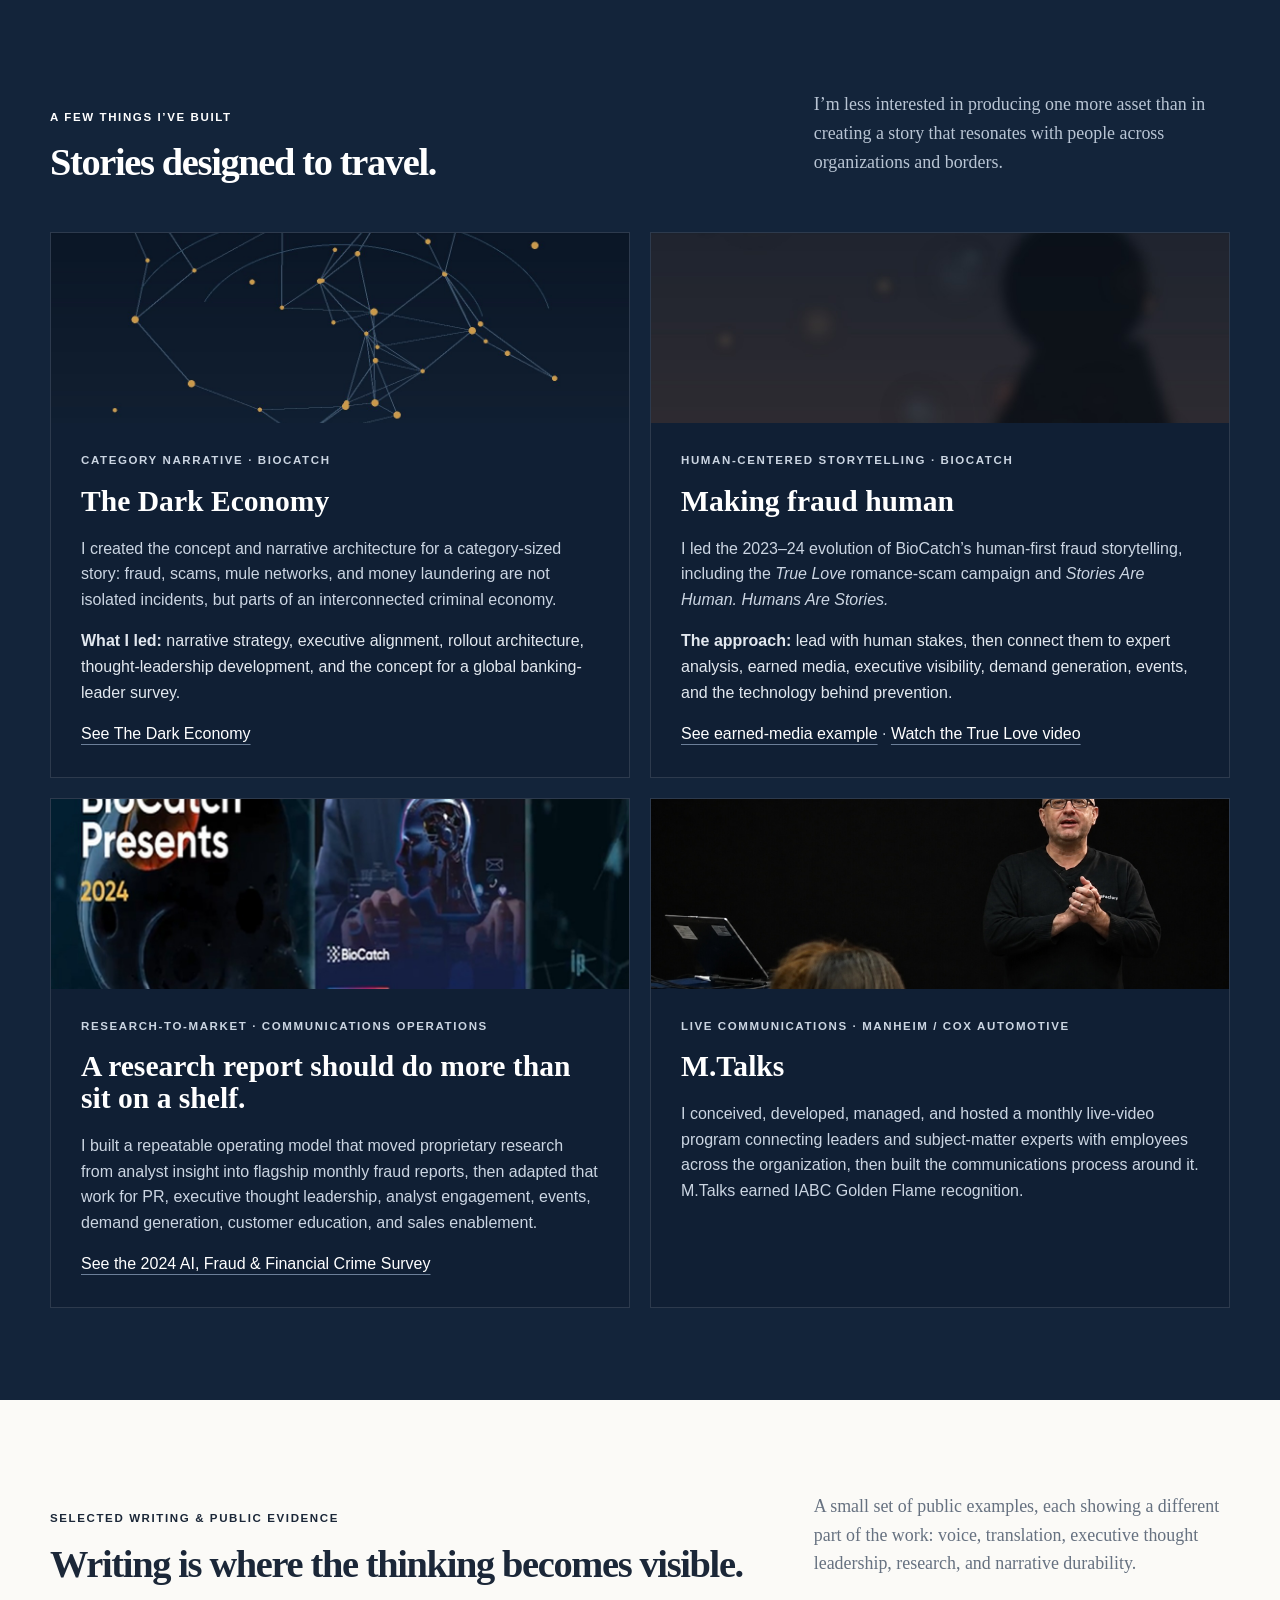
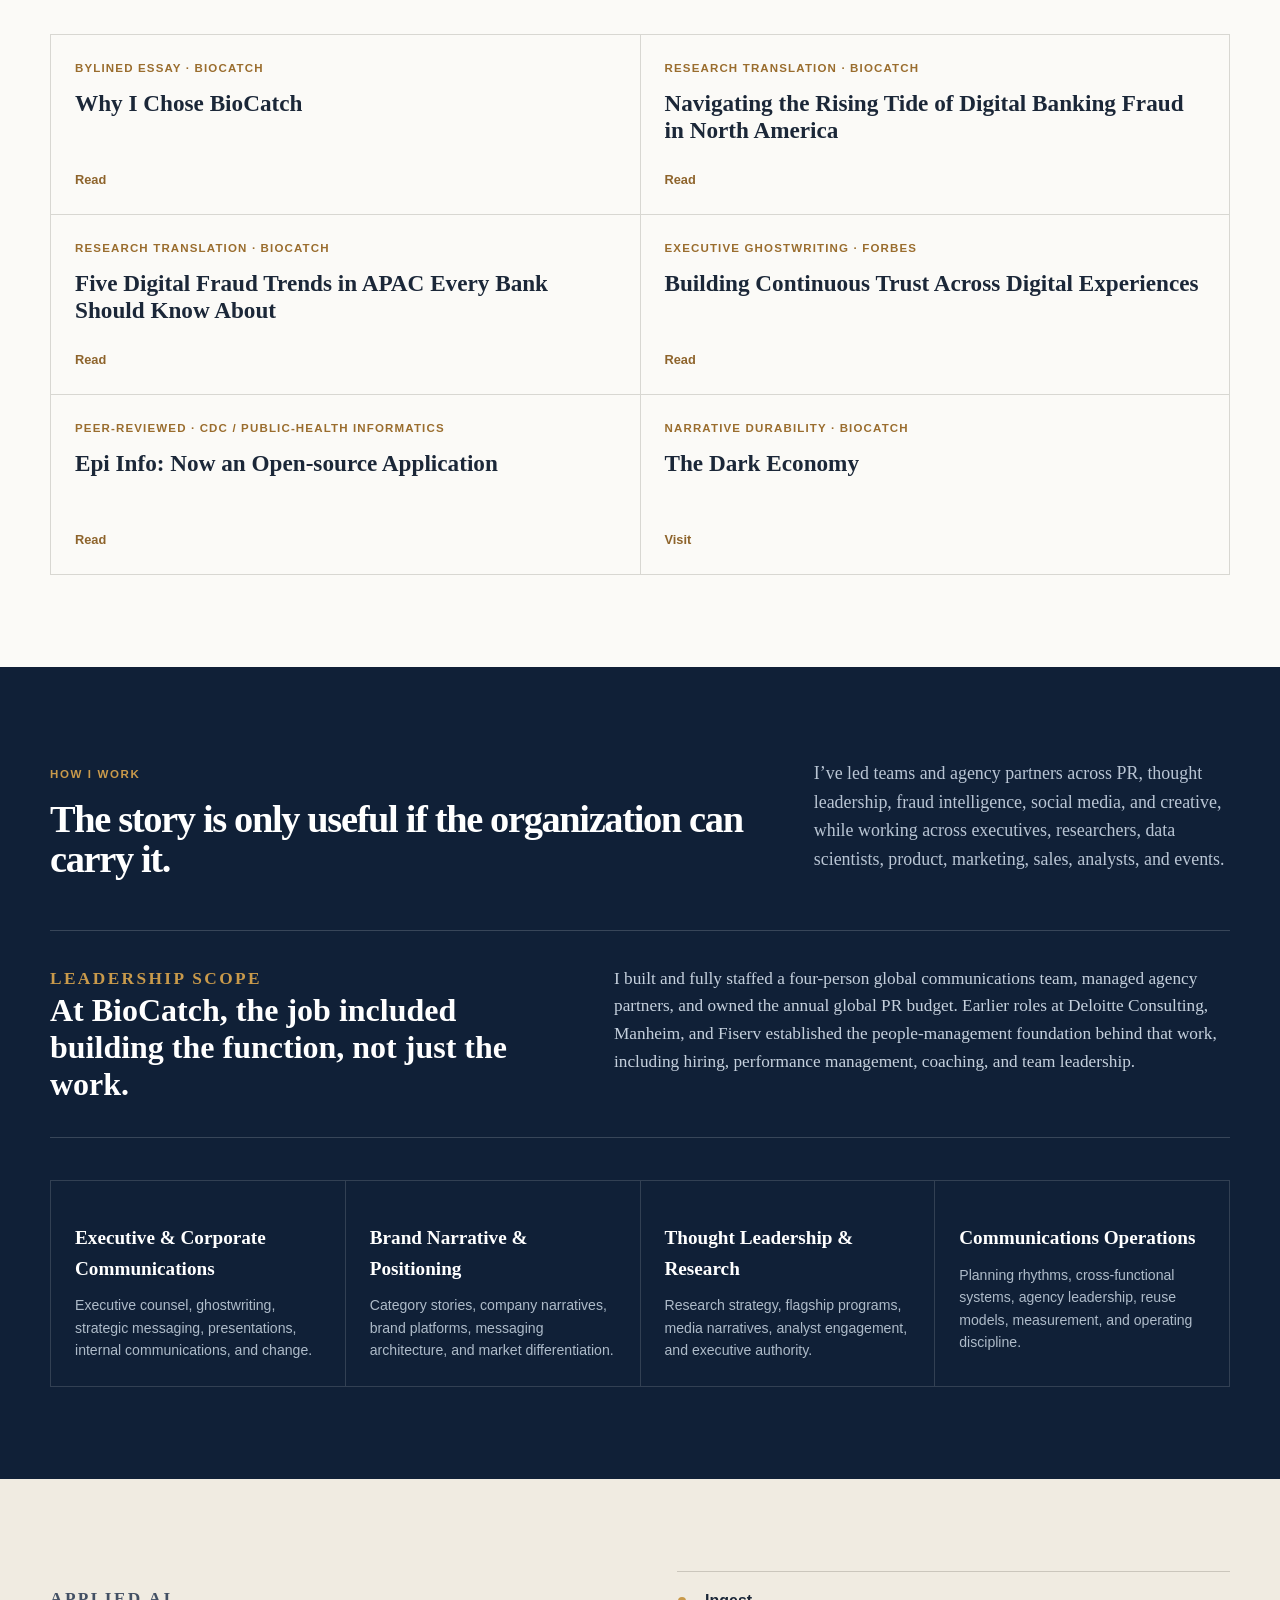
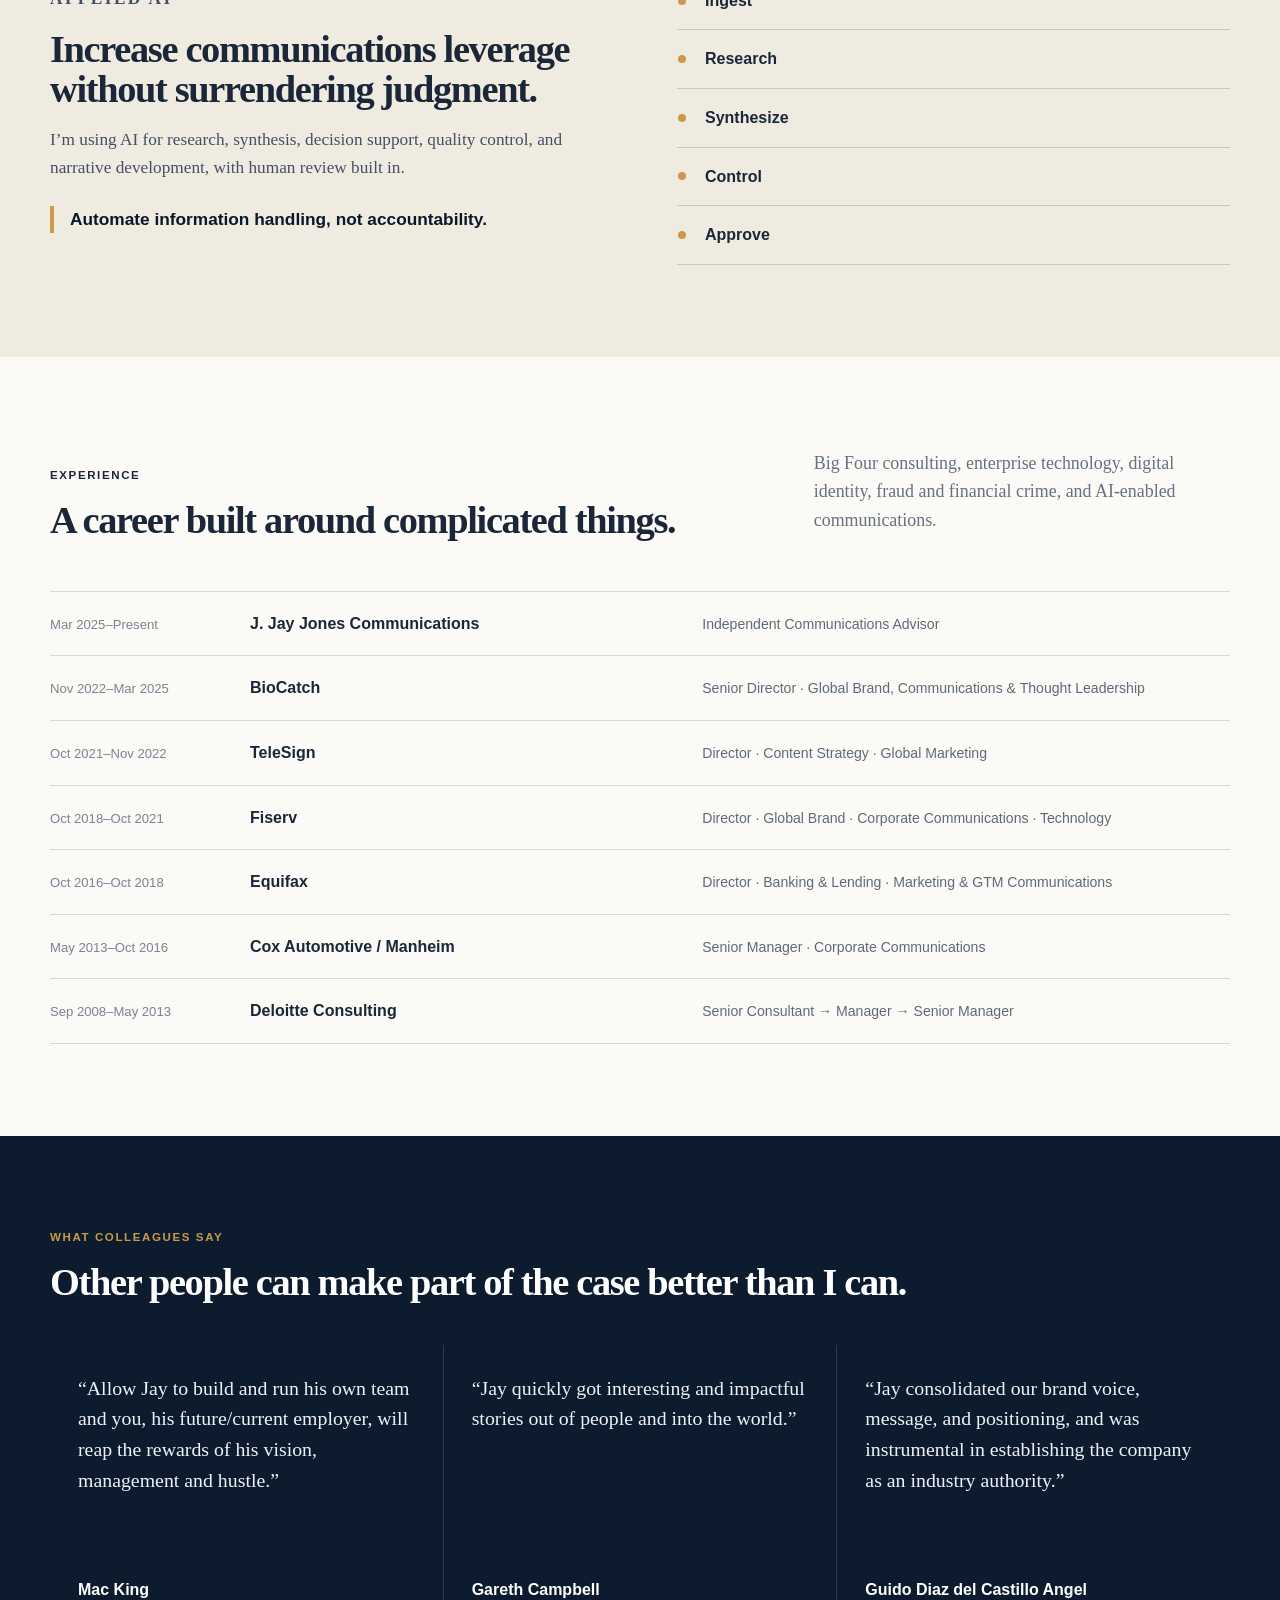
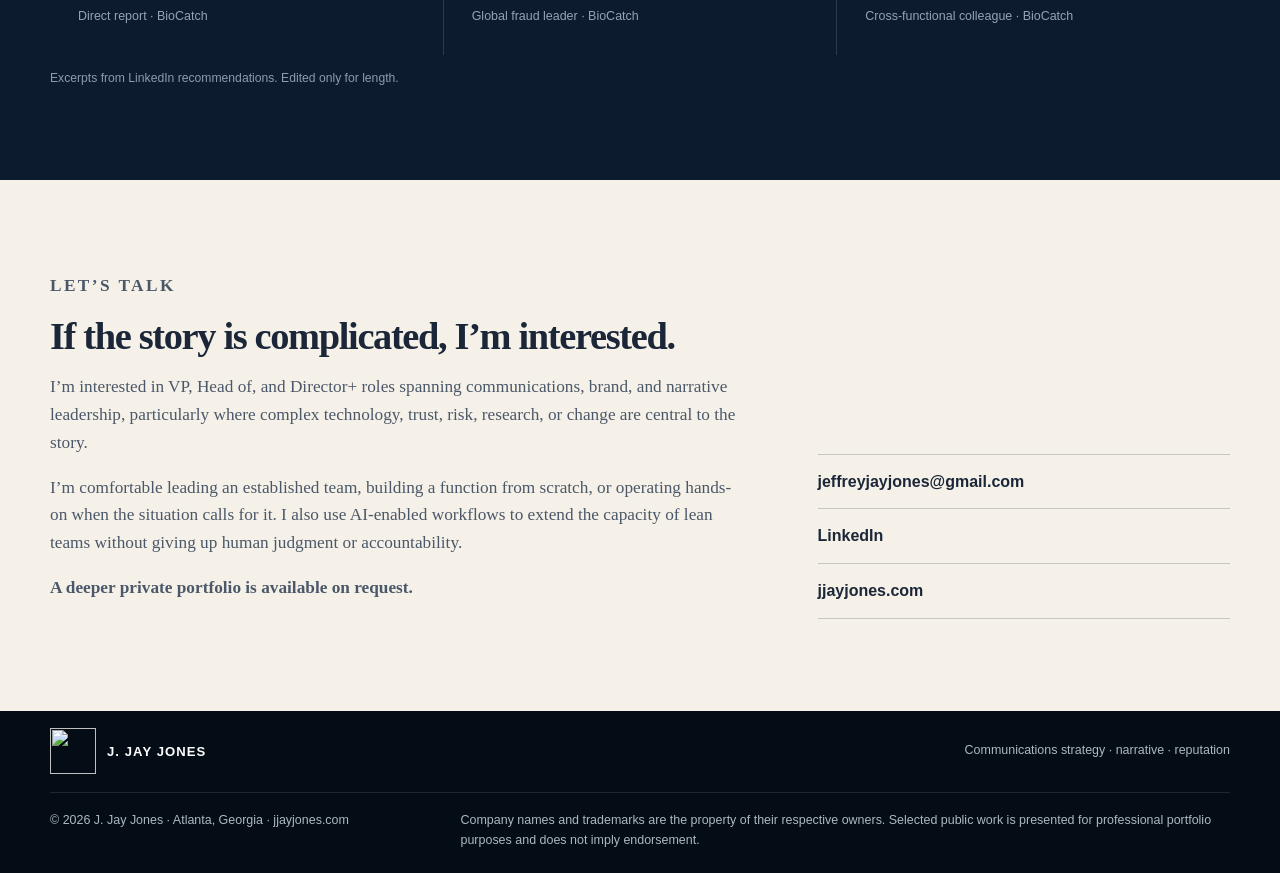
==== commit 9e9dd606: "fixed logo" ====
--- a/index.html
+++ b/index.html
@@ -23,7 +23,7 @@
 <a class="skip-link" href="#main">Skip to content</a>
 <header class="site-header">
   <div class="shell nav-wrap">
-    <a class="brand" href="#top"><img class="brand-mark" src="assets/jjj-logo.png" alt="" aria-hidden="true"><span class="brand-copy"><strong>J. JAY JONES</strong><span>Communications Leader · Writer · Narrative Strategist · jjayjones.com</span></span></a>
+    <a class="brand" href="#top"><img class="brand-mark" src="assets/jjj-logo-white.png" alt="" aria-hidden="true"><span class="brand-copy"><strong>J. JAY JONES</strong><span>Communications Leader · Writer · Narrative Strategist · jjayjones.com</span></span></a>
     <nav aria-label="Primary navigation">
       <a href="#work">Work</a>
       <a href="#writing">Writing</a>
@@ -220,14 +220,14 @@
 </main>
 
 <footer class="site-footer">
-  <div class="shell footer-brand-row">
-    <a class="footer-brand" href="#top" aria-label="J. Jay Jones home">
-      <img src="assets/jjj-logo.png" alt="" aria-hidden="true">
+  <div class="shell main-footer-row">
+    <a class="main-footer-brand" href="#top" aria-label="J. Jay Jones home">
+      <img src="assets/jjj-logo-white.png" alt="" aria-hidden="true">
       <strong>J. JAY JONES</strong>
     </a>
     <span>Communications strategy · narrative · reputation</span>
   </div>
-  <div class="shell footer-legal">
+  <div class="shell main-footer-legal">
     <p>© 2026 J. Jay Jones · Atlanta, Georgia · jjayjones.com</p>
     <p>Company names and trademarks are the property of their respective owners. Selected public work is presented for professional portfolio purposes and does not imply endorsement.</p>
   </div>
--- a/styles.css
+++ b/styles.css
@@ -63,15 +63,21 @@
 .brand-copy>span{font-size:.72rem;color:#aeb8c5;margin-top:5px;letter-spacing:.02em}
 @media(max-width:700px){.brand-mark{width:36px;height:36px}.brand-copy>span{display:none}}
 
-
-/* Main-site JJJ header + footer refinement — 2026-09-21 */
-.site-header .brand-mark{width:52px;height:52px;filter:grayscale(1) brightness(0) invert(1);opacity:.96}
-.site-header .brand{gap:15px}
-.site-footer{background:#040d16;color:#aeb8c1;padding:0;font-size:.82rem}
-.site-footer .footer-brand-row{min-height:78px;display:flex;align-items:center;justify-content:space-between;gap:24px;border-bottom:1px solid rgba(255,255,255,.10)}
-.footer-brand{display:flex;align-items:center;gap:12px;color:#fff;text-decoration:none}
-.footer-brand img{display:block;width:46px;height:46px;object-fit:contain;filter:grayscale(1) brightness(0) invert(1);opacity:.92}
-.footer-brand strong{letter-spacing:.08em;font-size:.82rem}
-.site-footer .footer-legal{display:grid;grid-template-columns:.65fr 1.35fr;gap:40px;padding-top:22px;padding-bottom:24px}
-.site-footer .footer-legal p{margin:0}
-@media(max-width:700px){.site-header .brand-mark{width:44px;height:44px}.site-header .brand{gap:11px}.site-footer .footer-brand-row{align-items:flex-start;flex-direction:column;justify-content:center;gap:7px;padding-block:18px}.footer-brand img{width:42px;height:42px}.site-footer .footer-legal{grid-template-columns:1fr;gap:8px}}
+/* Main-site logo correction — 2026-09-21 */
+.site-header .brand{gap:14px}
+.site-header .brand-mark{display:block !important;width:46px !important;height:46px !important;max-width:46px !important;max-height:46px !important;object-fit:contain !important;flex:0 0 46px !important}
+.site-footer{background:#040d16;color:#aeb8c1;padding:0;font-size:.78rem}
+.site-footer .main-footer-row{display:flex !important;grid-template-columns:none !important;align-items:center;justify-content:space-between;gap:24px;min-height:82px;border-bottom:1px solid rgba(255,255,255,.10)}
+.main-footer-brand{display:flex;align-items:center;gap:11px;color:#fff;text-decoration:none;flex:0 0 auto}
+.main-footer-brand img{display:block !important;width:46px !important;height:46px !important;max-width:46px !important;max-height:46px !important;object-fit:contain !important;flex:0 0 46px !important}
+.main-footer-brand strong{font-family:var(--sans);font-size:.82rem;letter-spacing:.08em}
+.site-footer .main-footer-row>span{color:#aeb8c1}
+.site-footer .main-footer-legal{display:grid;grid-template-columns:.65fr 1.35fr;gap:40px;padding-top:18px;padding-bottom:22px}
+.site-footer .main-footer-legal p{margin:0}
+@media(max-width:700px){
+  .site-header .brand-mark{width:40px !important;height:40px !important;max-width:40px !important;max-height:40px !important;flex-basis:40px !important}
+  .site-header .brand{gap:10px}
+  .site-footer .main-footer-row{align-items:flex-start;flex-direction:column;justify-content:center;gap:6px;padding-block:16px}
+  .main-footer-brand img{width:42px !important;height:42px !important;max-width:42px !important;max-height:42px !important;flex-basis:42px !important}
+  .site-footer .main-footer-legal{grid-template-columns:1fr;gap:8px}
+}
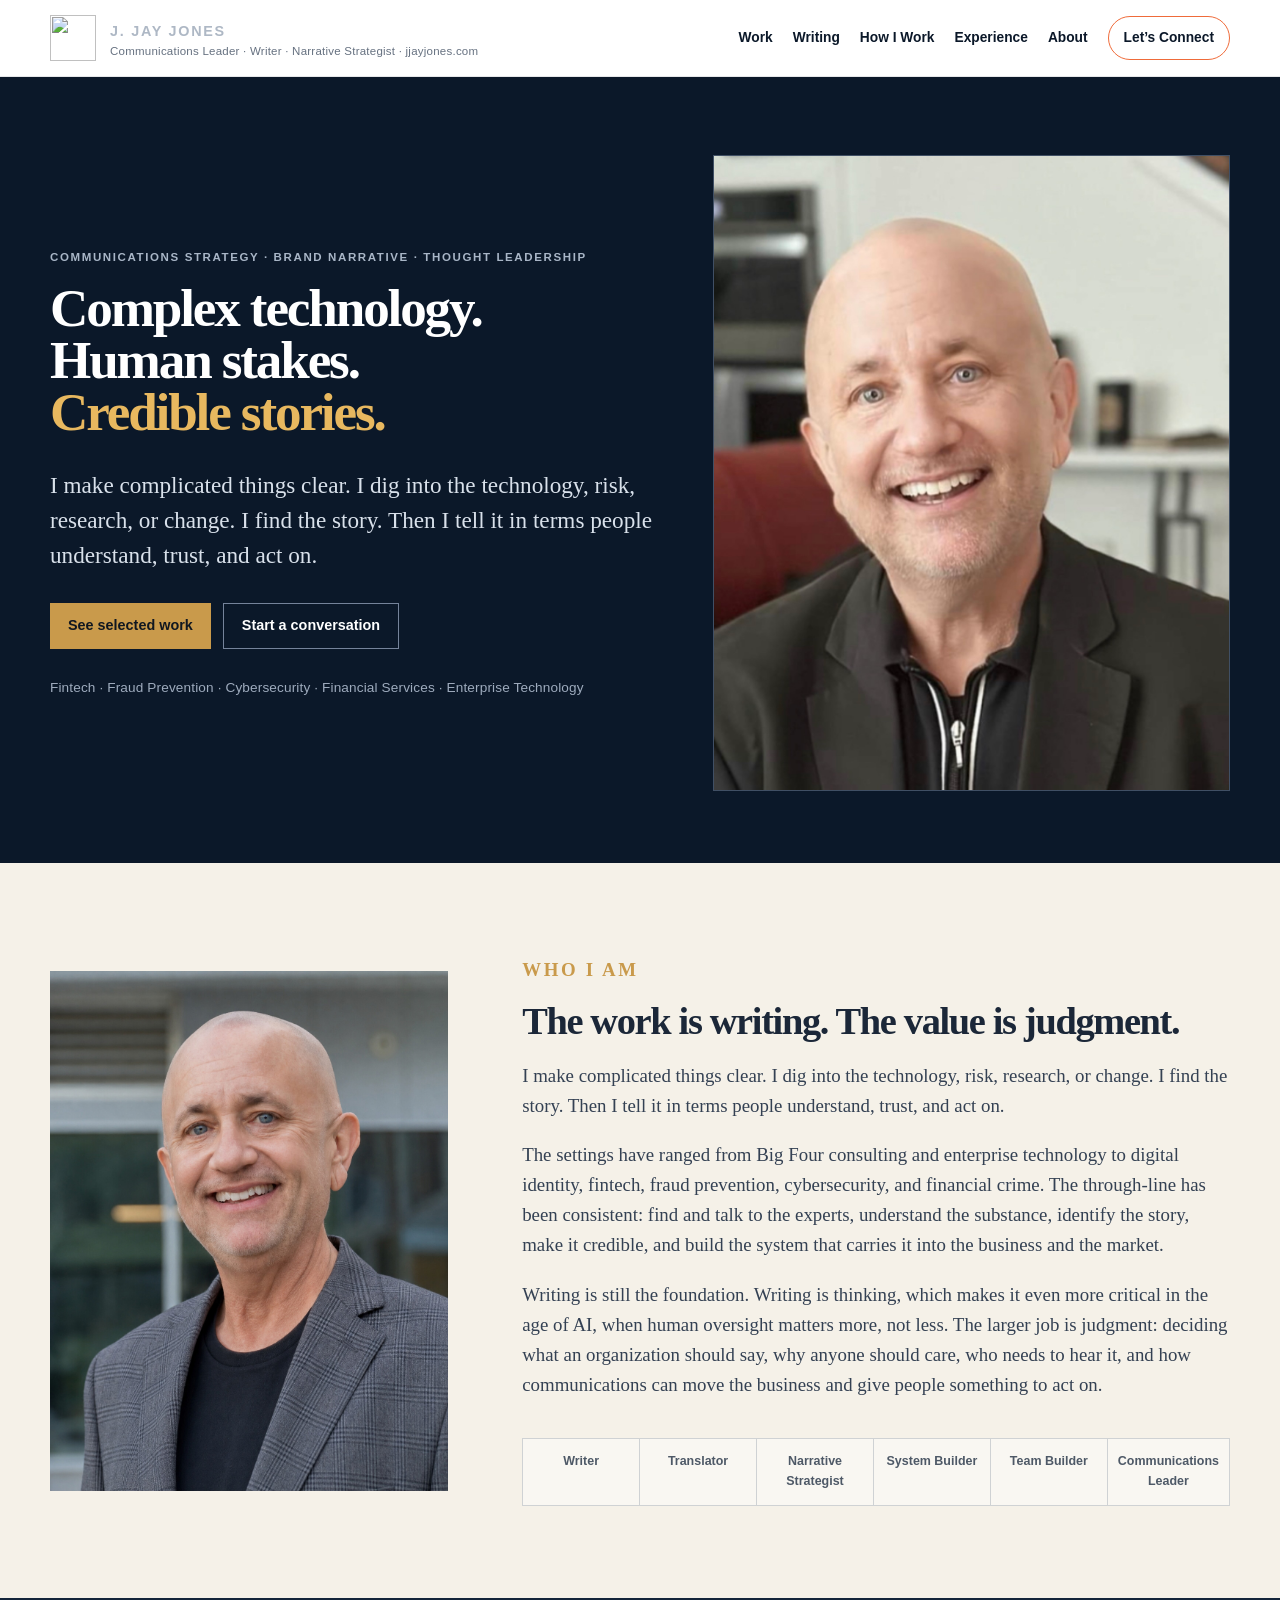
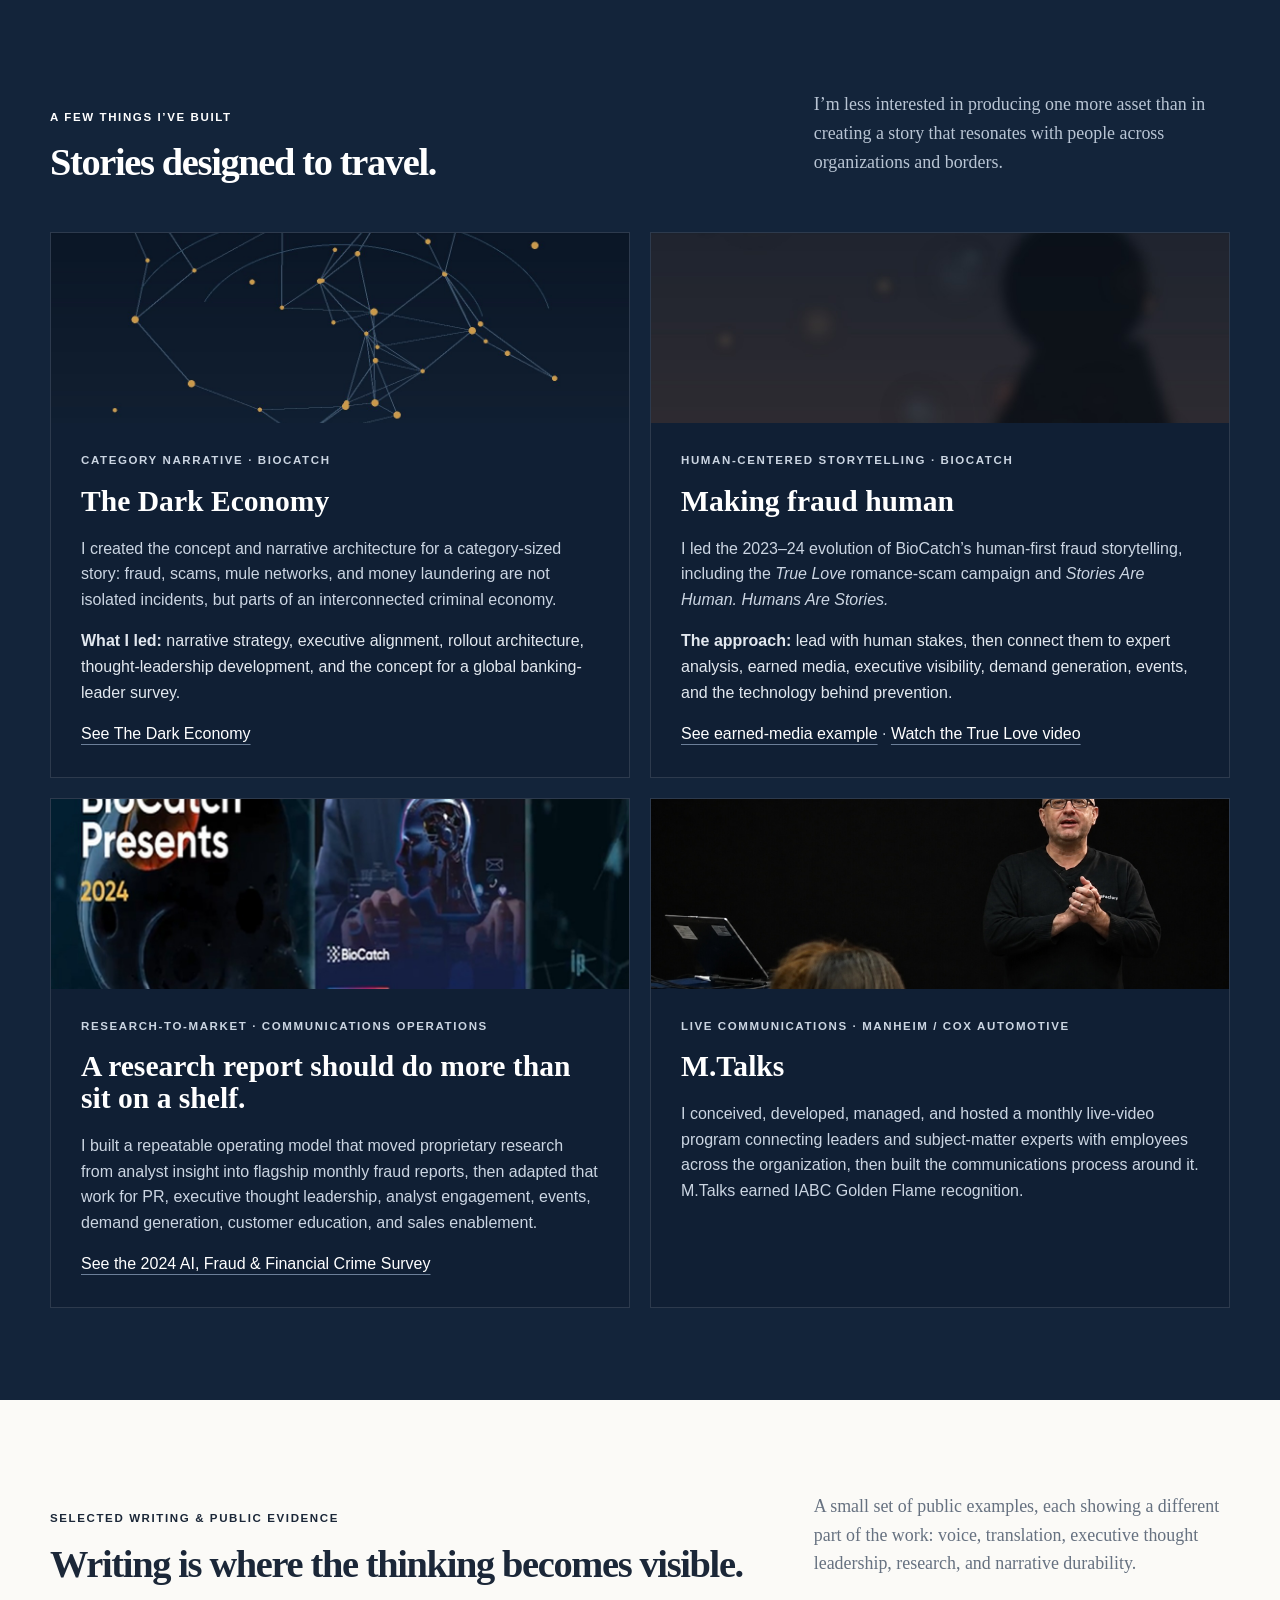
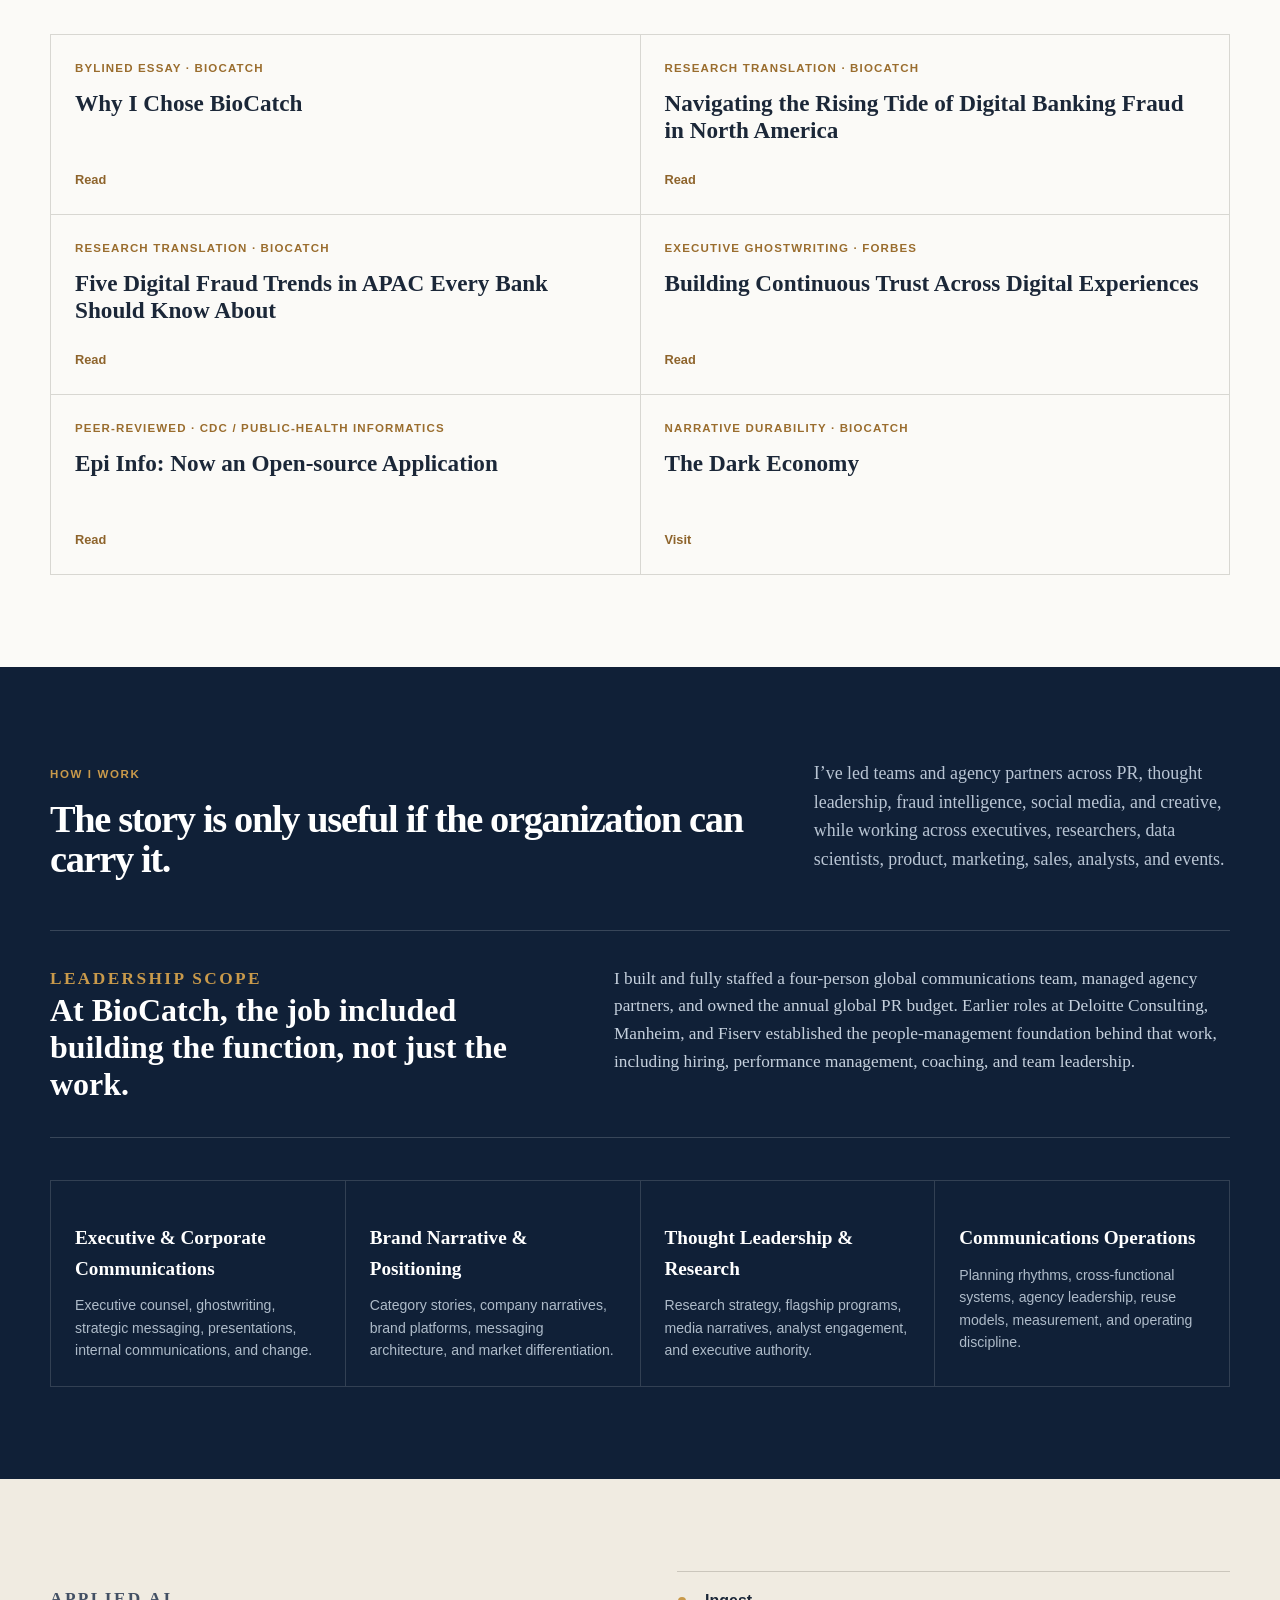
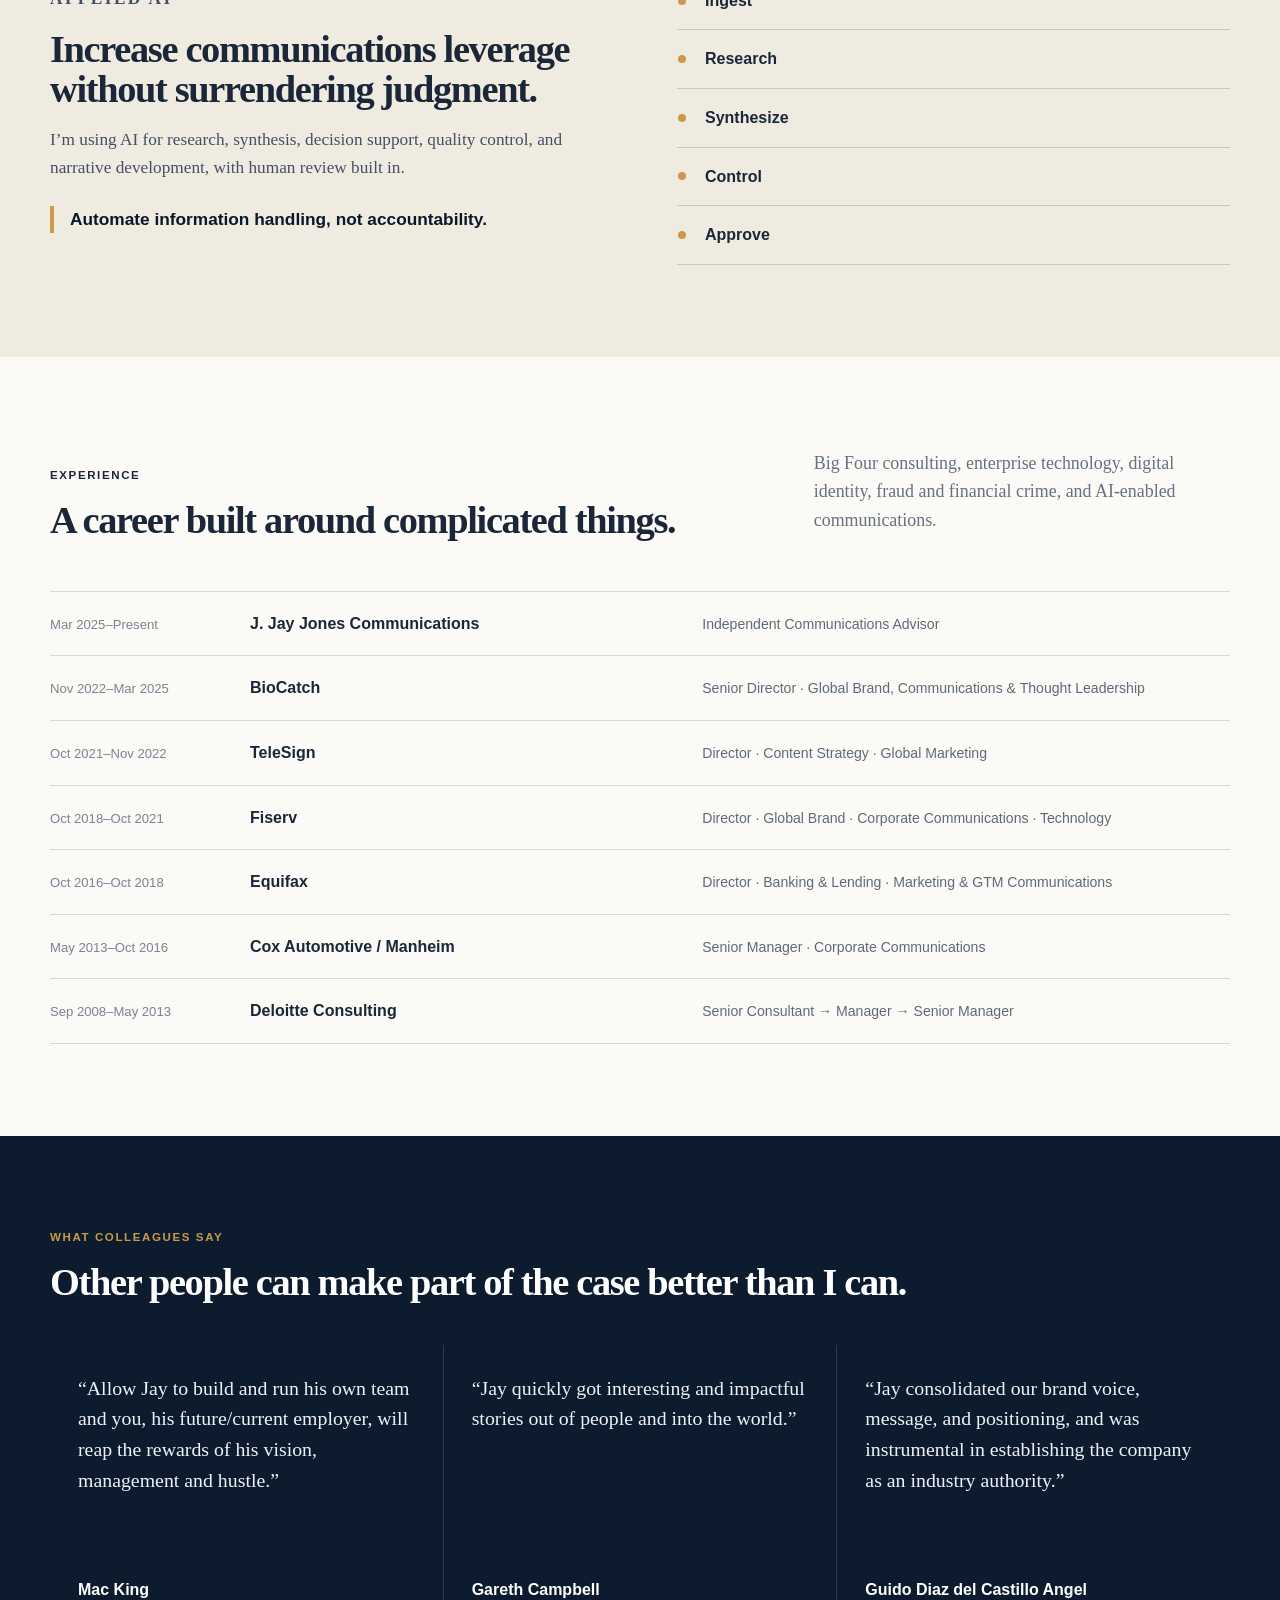
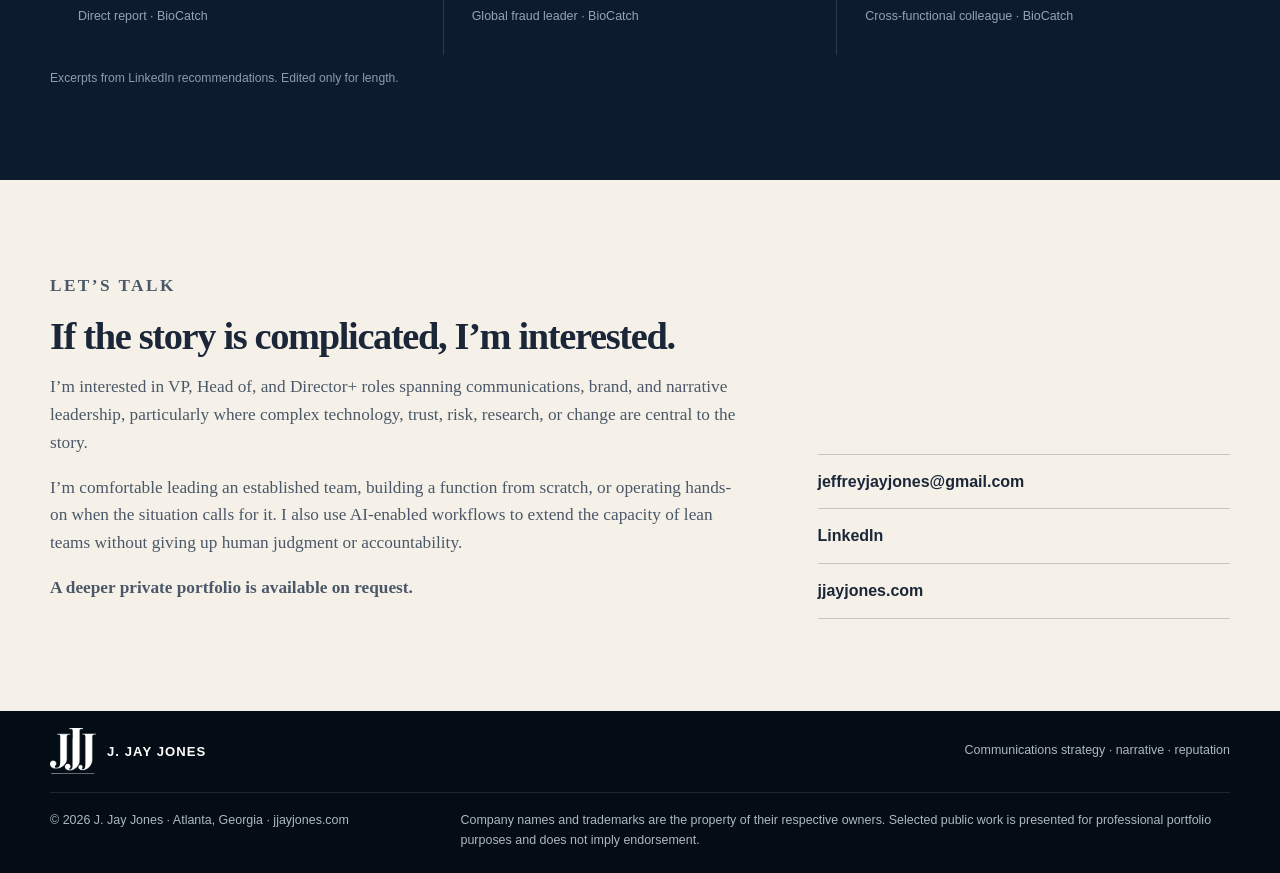
==== commit 9bbeb713: "white header" ====
--- a/index.html
+++ b/index.html
@@ -23,7 +23,7 @@
 <a class="skip-link" href="#main">Skip to content</a>
 <header class="site-header">
   <div class="shell nav-wrap">
-    <a class="brand" href="#top"><img class="brand-mark" src="assets/jjj-logo-white.png" alt="" aria-hidden="true"><span class="brand-copy"><strong>J. JAY JONES</strong><span>Communications Leader · Writer · Narrative Strategist · jjayjones.com</span></span></a>
+    <a class="brand" href="#top"><img class="brand-mark" src="assets/jjj-logo-orange.png" alt="" aria-hidden="true"><span class="brand-copy"><strong>J. JAY JONES</strong><span>Communications Leader · Writer · Narrative Strategist · jjayjones.com</span></span></a>
     <nav aria-label="Primary navigation">
       <a href="#work">Work</a>
       <a href="#writing">Writing</a>
--- a/styles.css
+++ b/styles.css
@@ -81,3 +81,19 @@
   .main-footer-brand img{width:42px !important;height:42px !important;max-width:42px !important;max-height:42px !important;flex-basis:42px !important}
   .site-footer .main-footer-legal{grid-template-columns:1fr;gap:8px}
 }
+
+/* Main header light treatment — 2026-09-21 */
+.site-header{
+  background:rgba(255,255,255,.97);
+  border-bottom:1px solid rgba(11,24,41,.10);
+  backdrop-filter:blur(12px);
+}
+.site-header .brand{color:var(--navy)}
+.site-header .brand-copy>span{color:var(--muted)}
+.site-header nav a{color:var(--navy);font-weight:700}
+.site-header nav a:hover{color:#000}
+.site-header .nav-cta{
+  border:1px solid #ef6b3a;
+  border-radius:999px;
+  padding:10px 15px;
+}
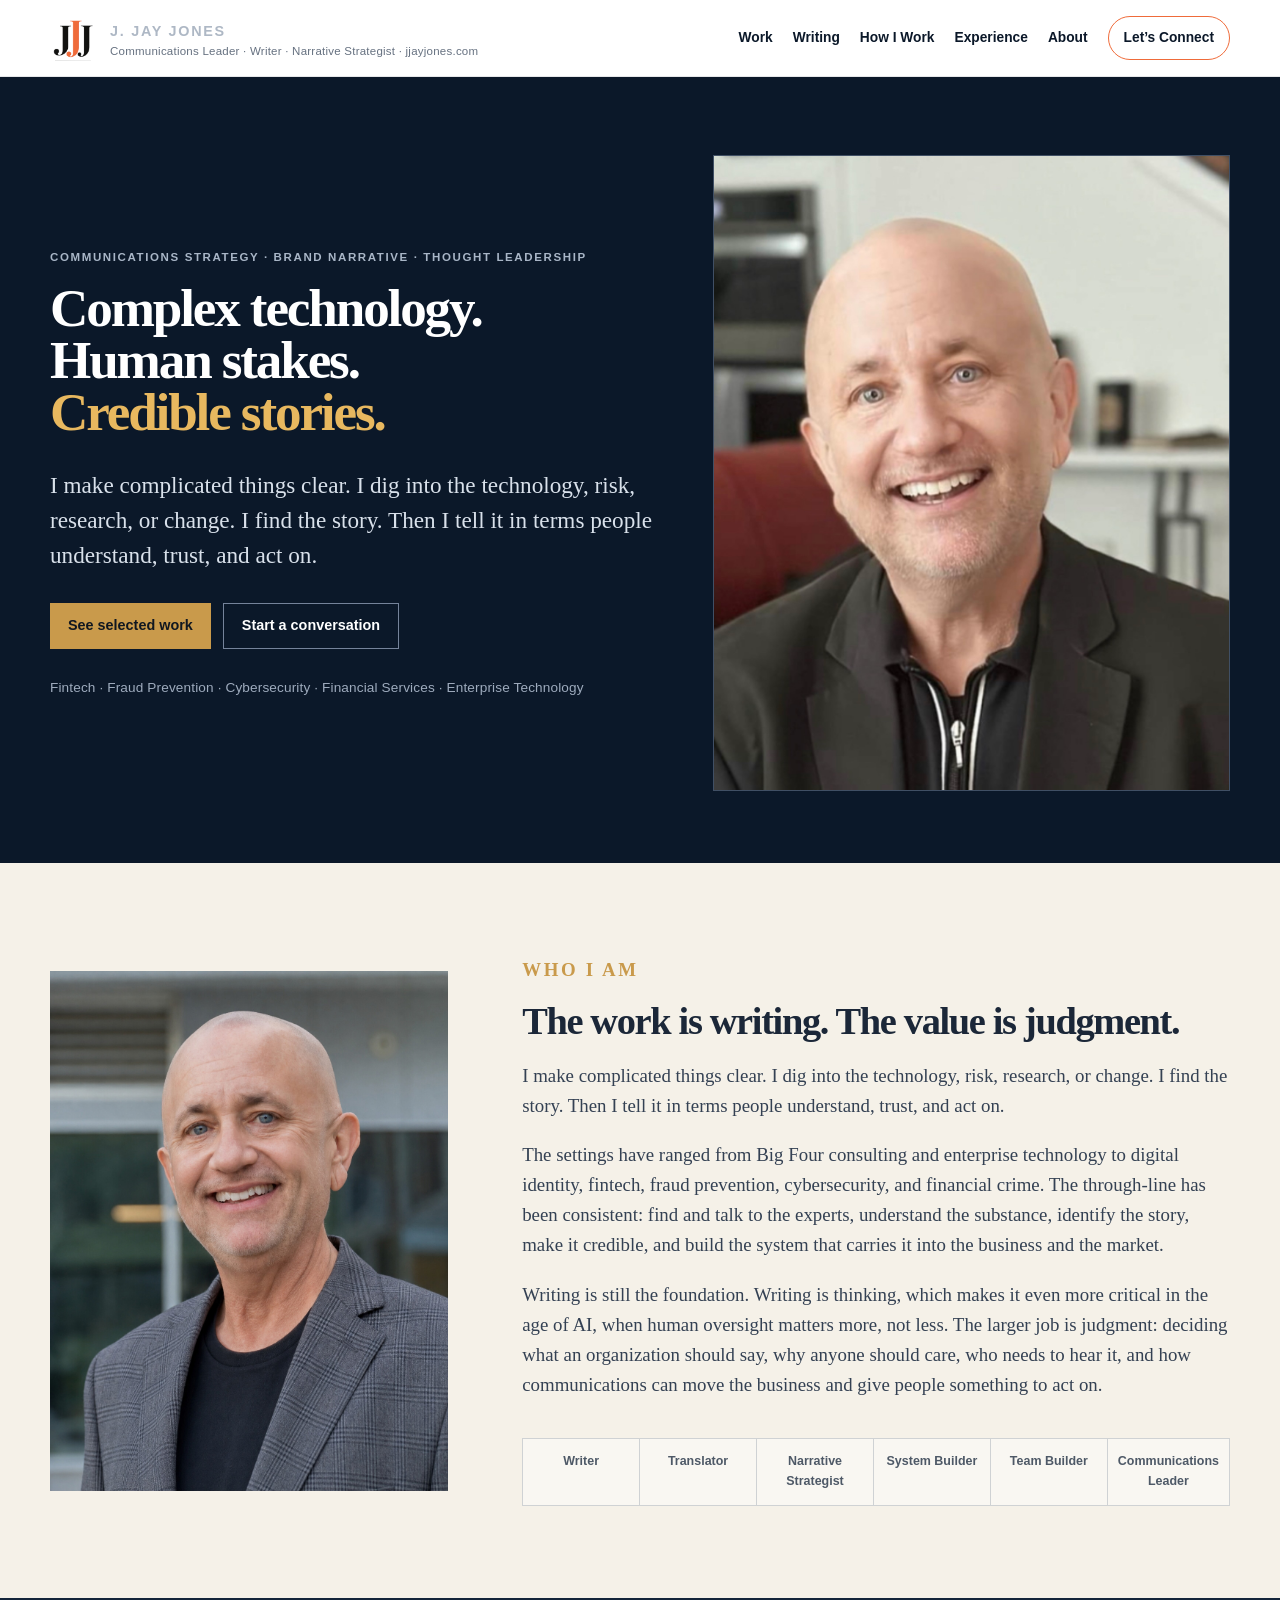
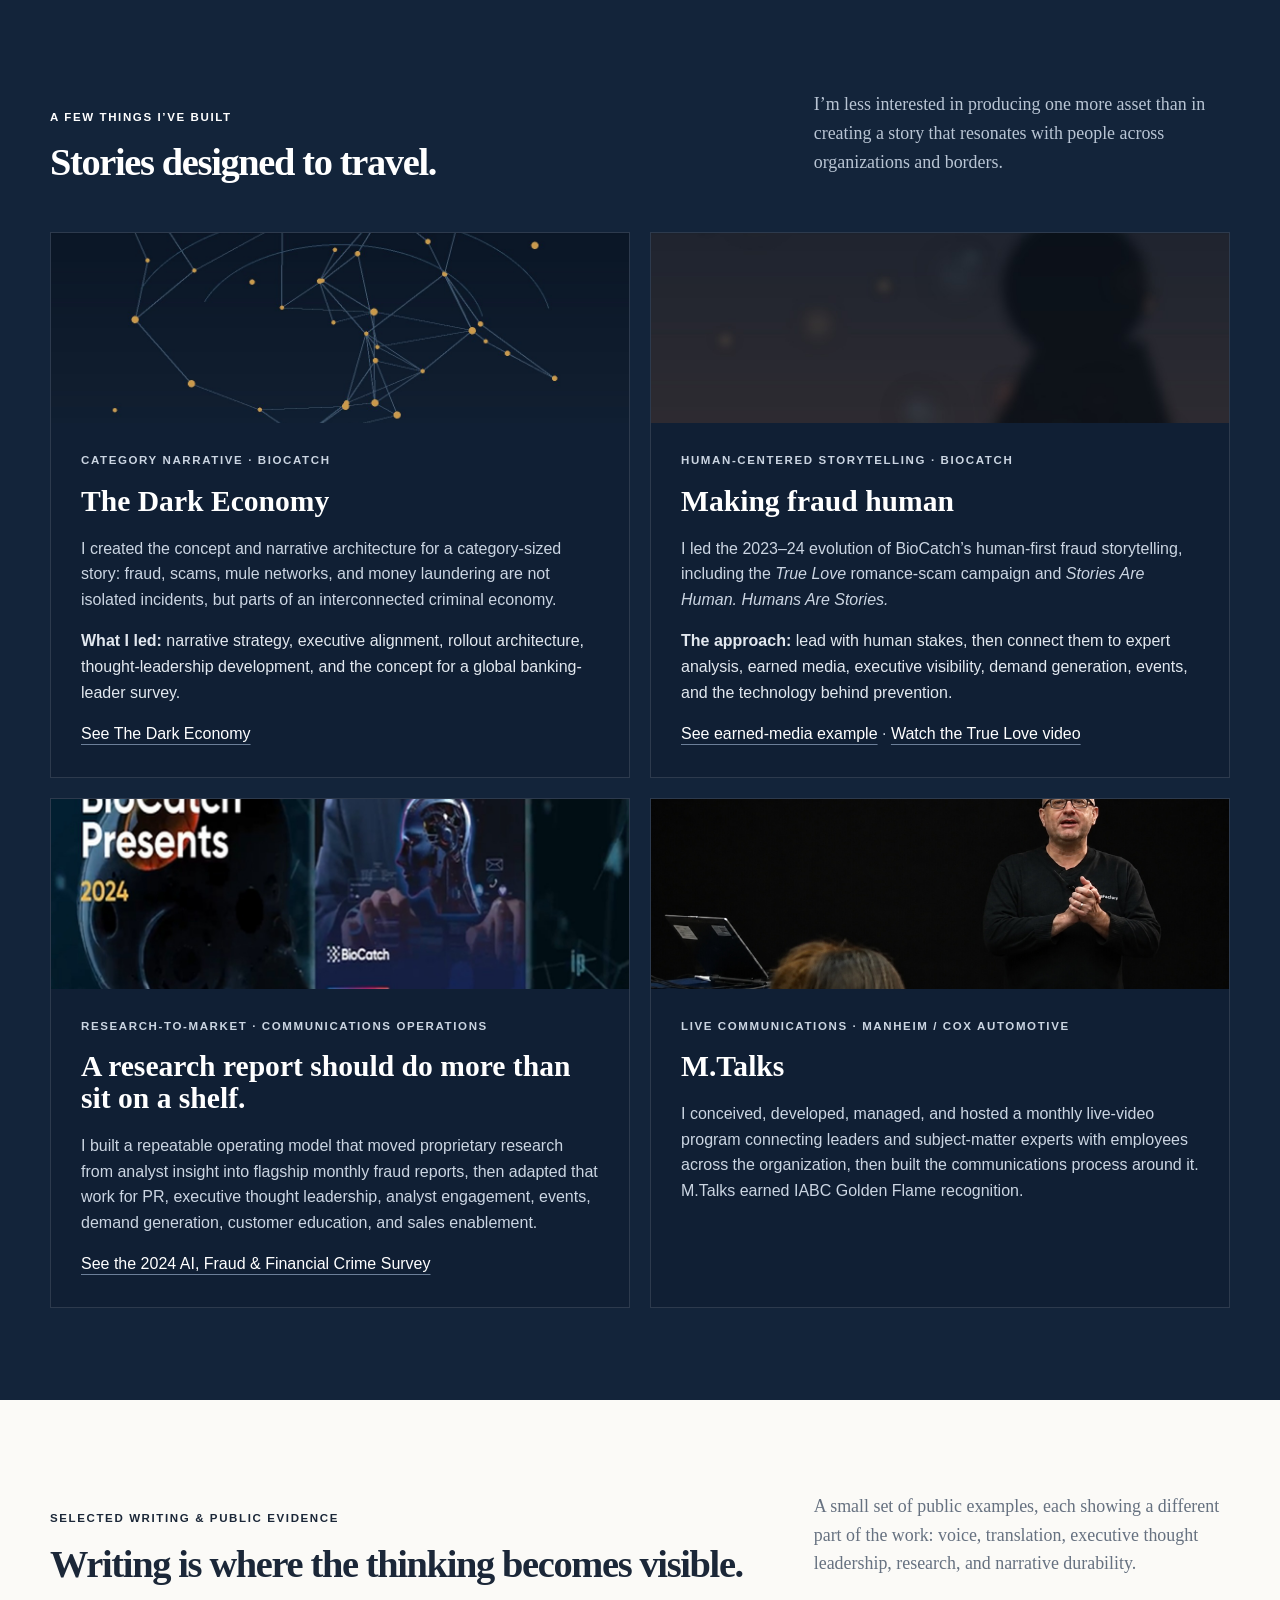
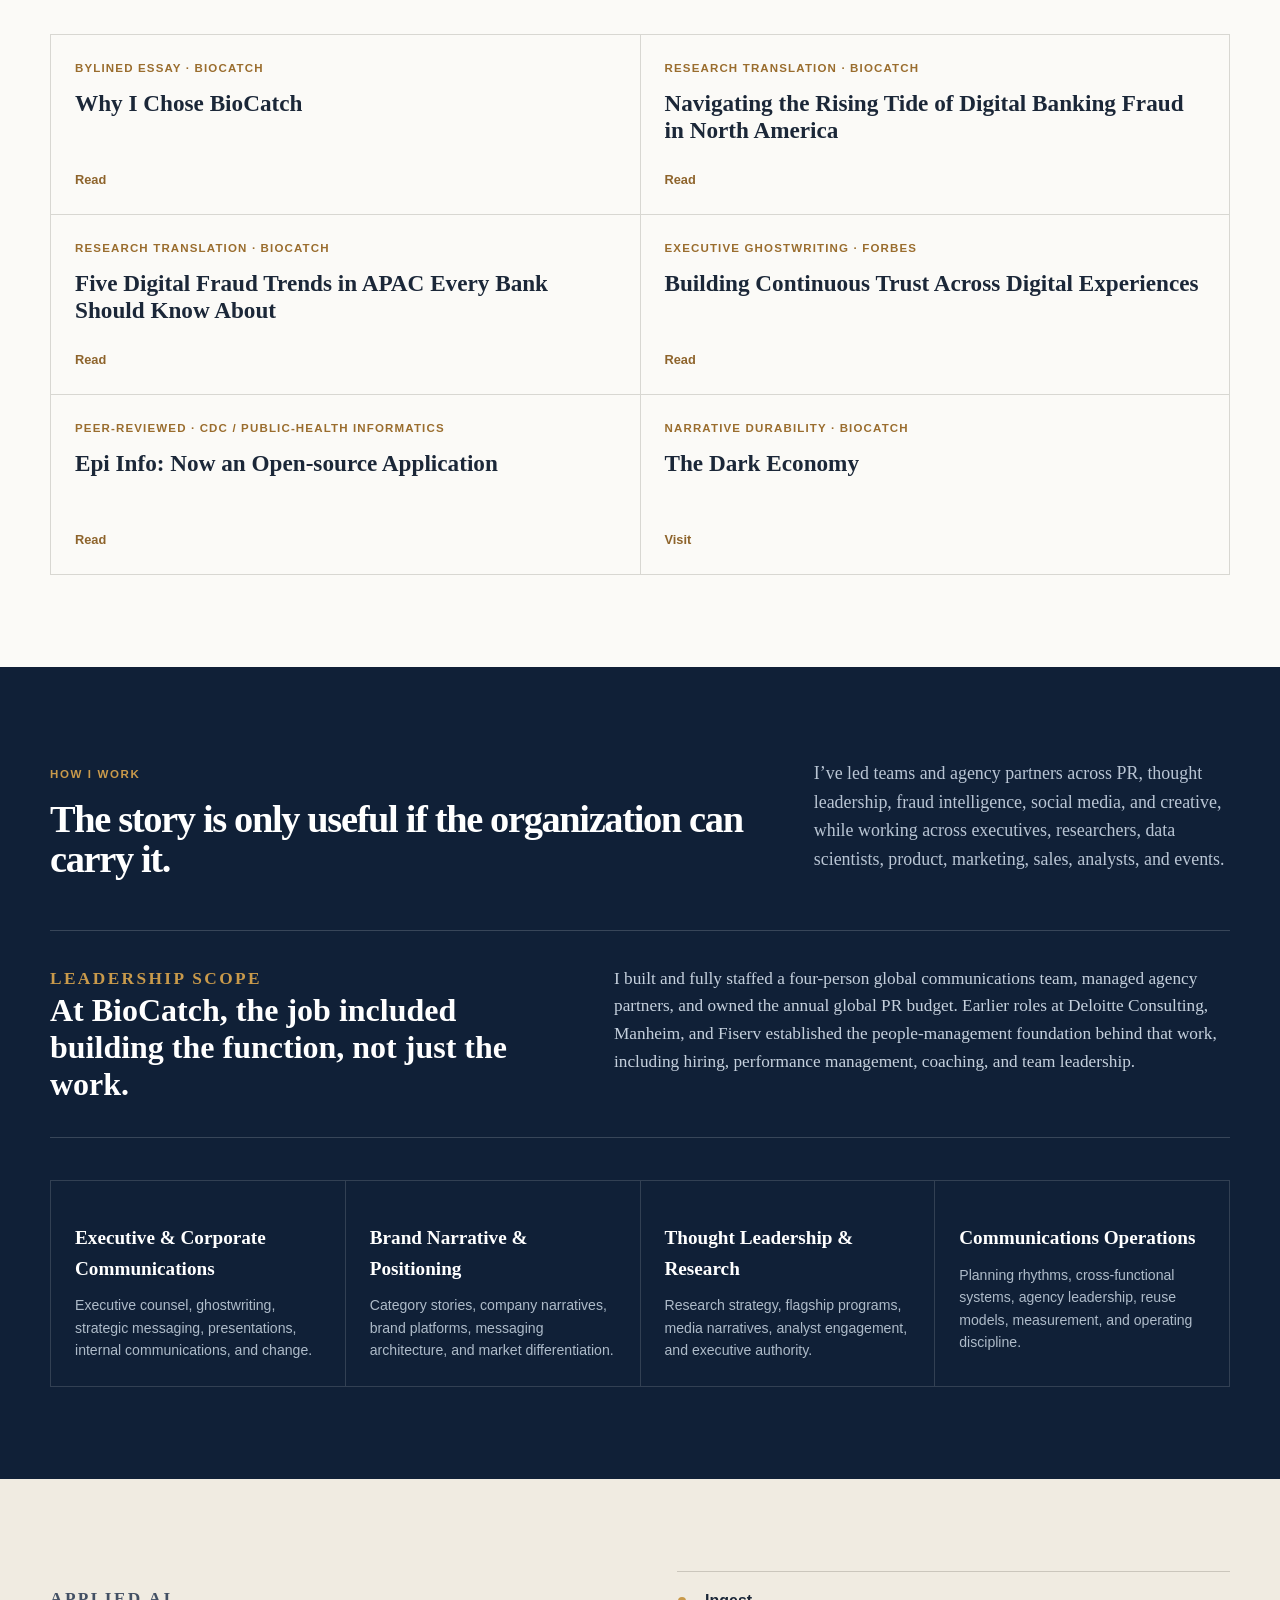
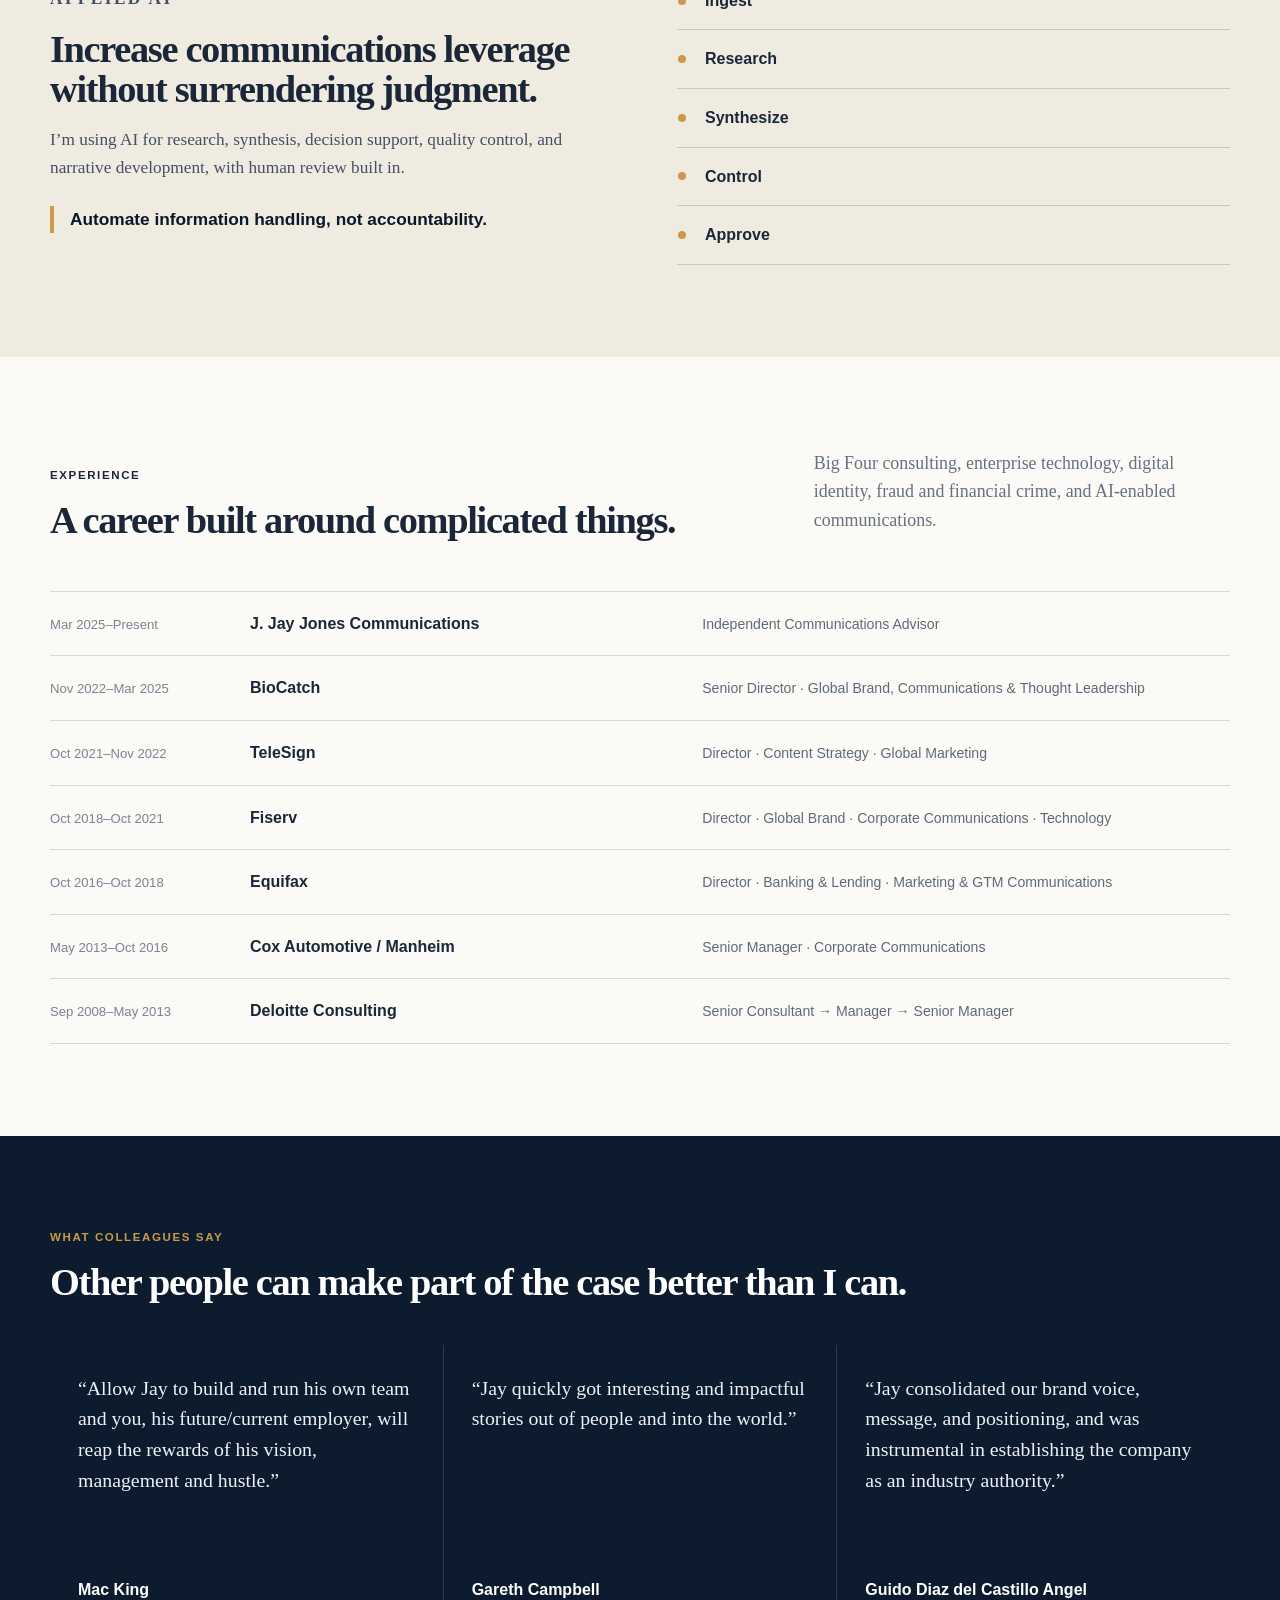
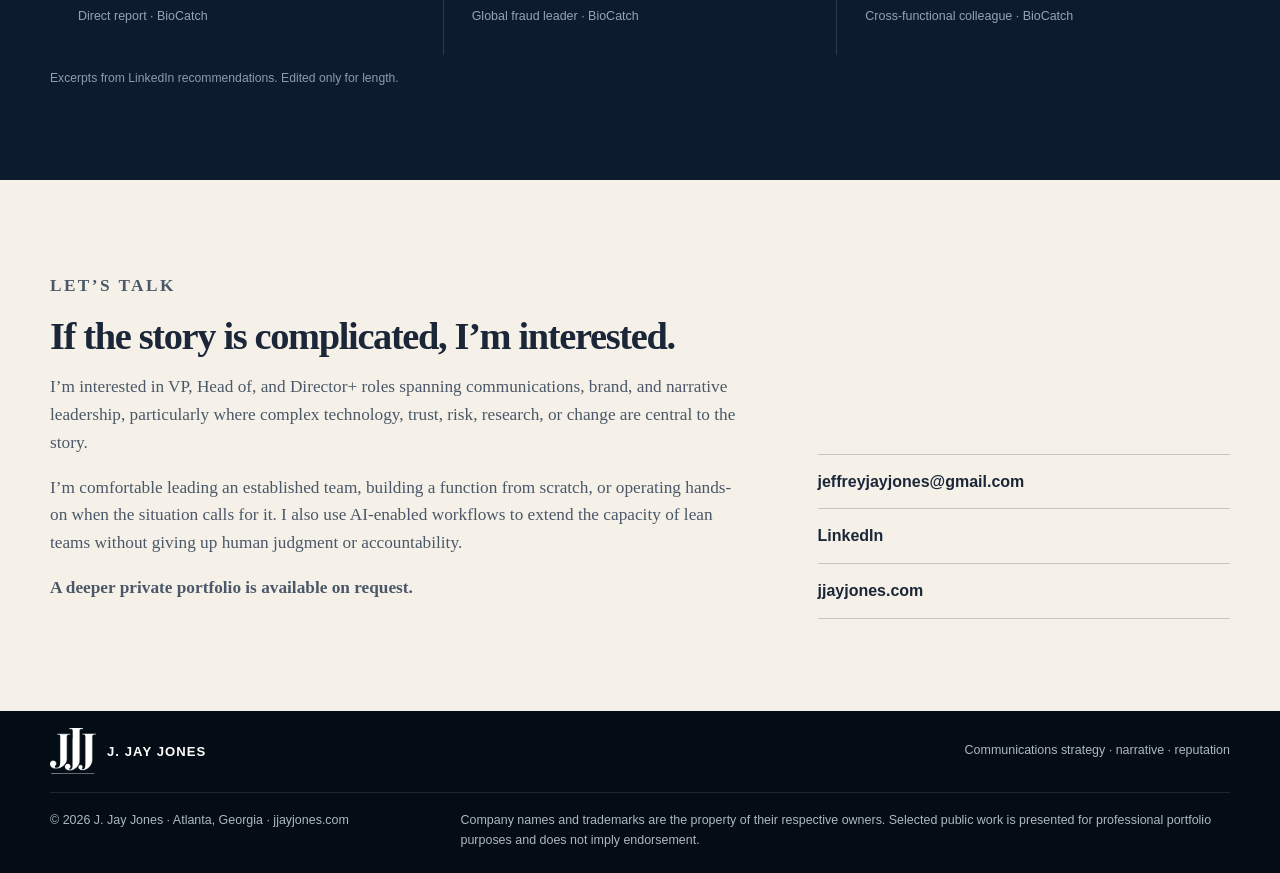
==== commit aed0d6ef: "Update index.html" ====
--- a/index.html
+++ b/index.html
@@ -232,5 +232,25 @@
     <p>Company names and trademarks are the property of their respective owners. Selected public work is presented for professional portfolio purposes and does not imply endorsement.</p>
   </div>
 </footer>
+
+<script type="text/javascript">
+_linkedin_partner_id = "10934041";
+window._linkedin_data_partner_ids = window._linkedin_data_partner_ids || [];
+window._linkedin_data_partner_ids.push(_linkedin_partner_id);
+</script><script type="text/javascript">
+(function(l) {
+if (!l){window.lintrk = function(a,b){window.lintrk.q.push([a,b])};
+window.lintrk.q=[]}
+var s = document.getElementsByTagName("script")[0];
+var b = document.createElement("script");
+b.type = "text/javascript";b.async = true;
+b.src = "https://snap.licdn.com/li.lms-analytics/insight.min.js";
+s.parentNode.insertBefore(b, s);})(window.lintrk);
+</script>
+<noscript>
+<img height="1" width="1" style="display:none;" alt="" src="https://px.ads.linkedin.com/collect/?pid=10934041&fmt=gif" />
+</noscript>
+
+  
 </body>
 </html>
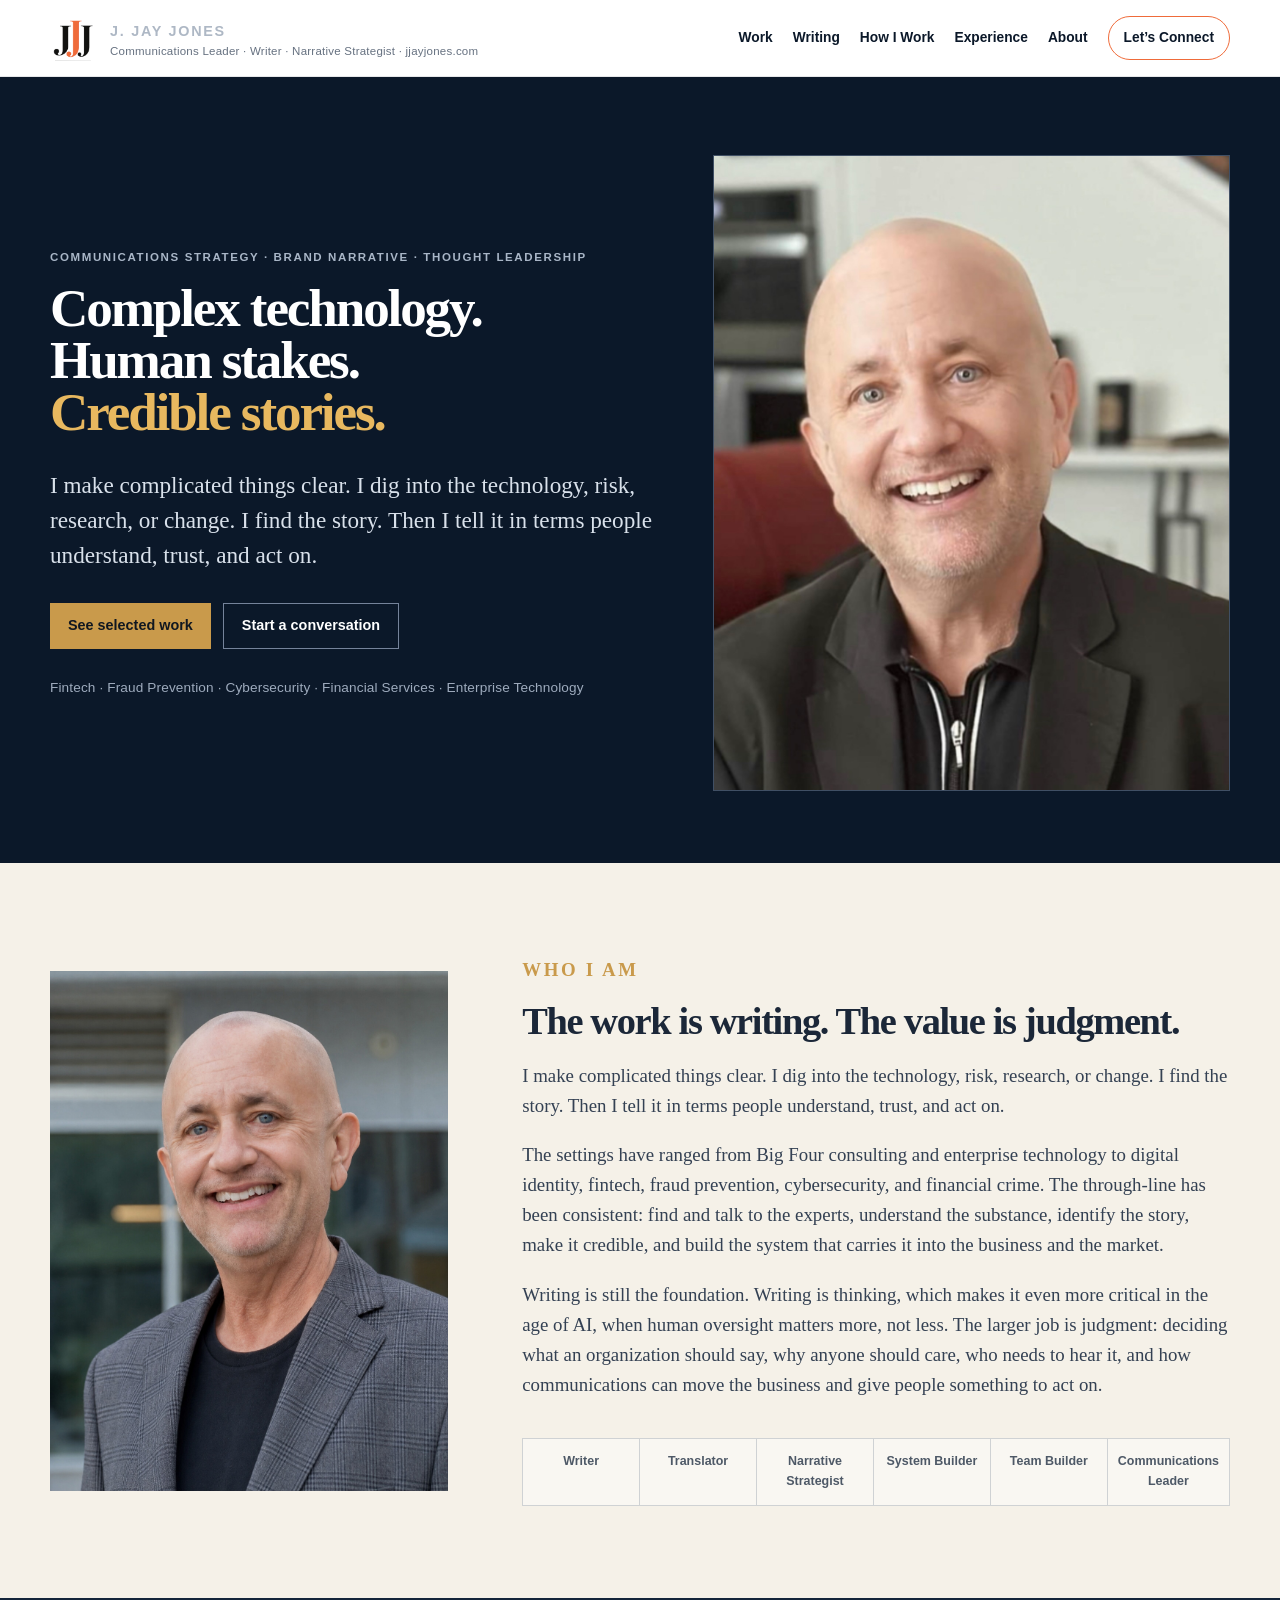
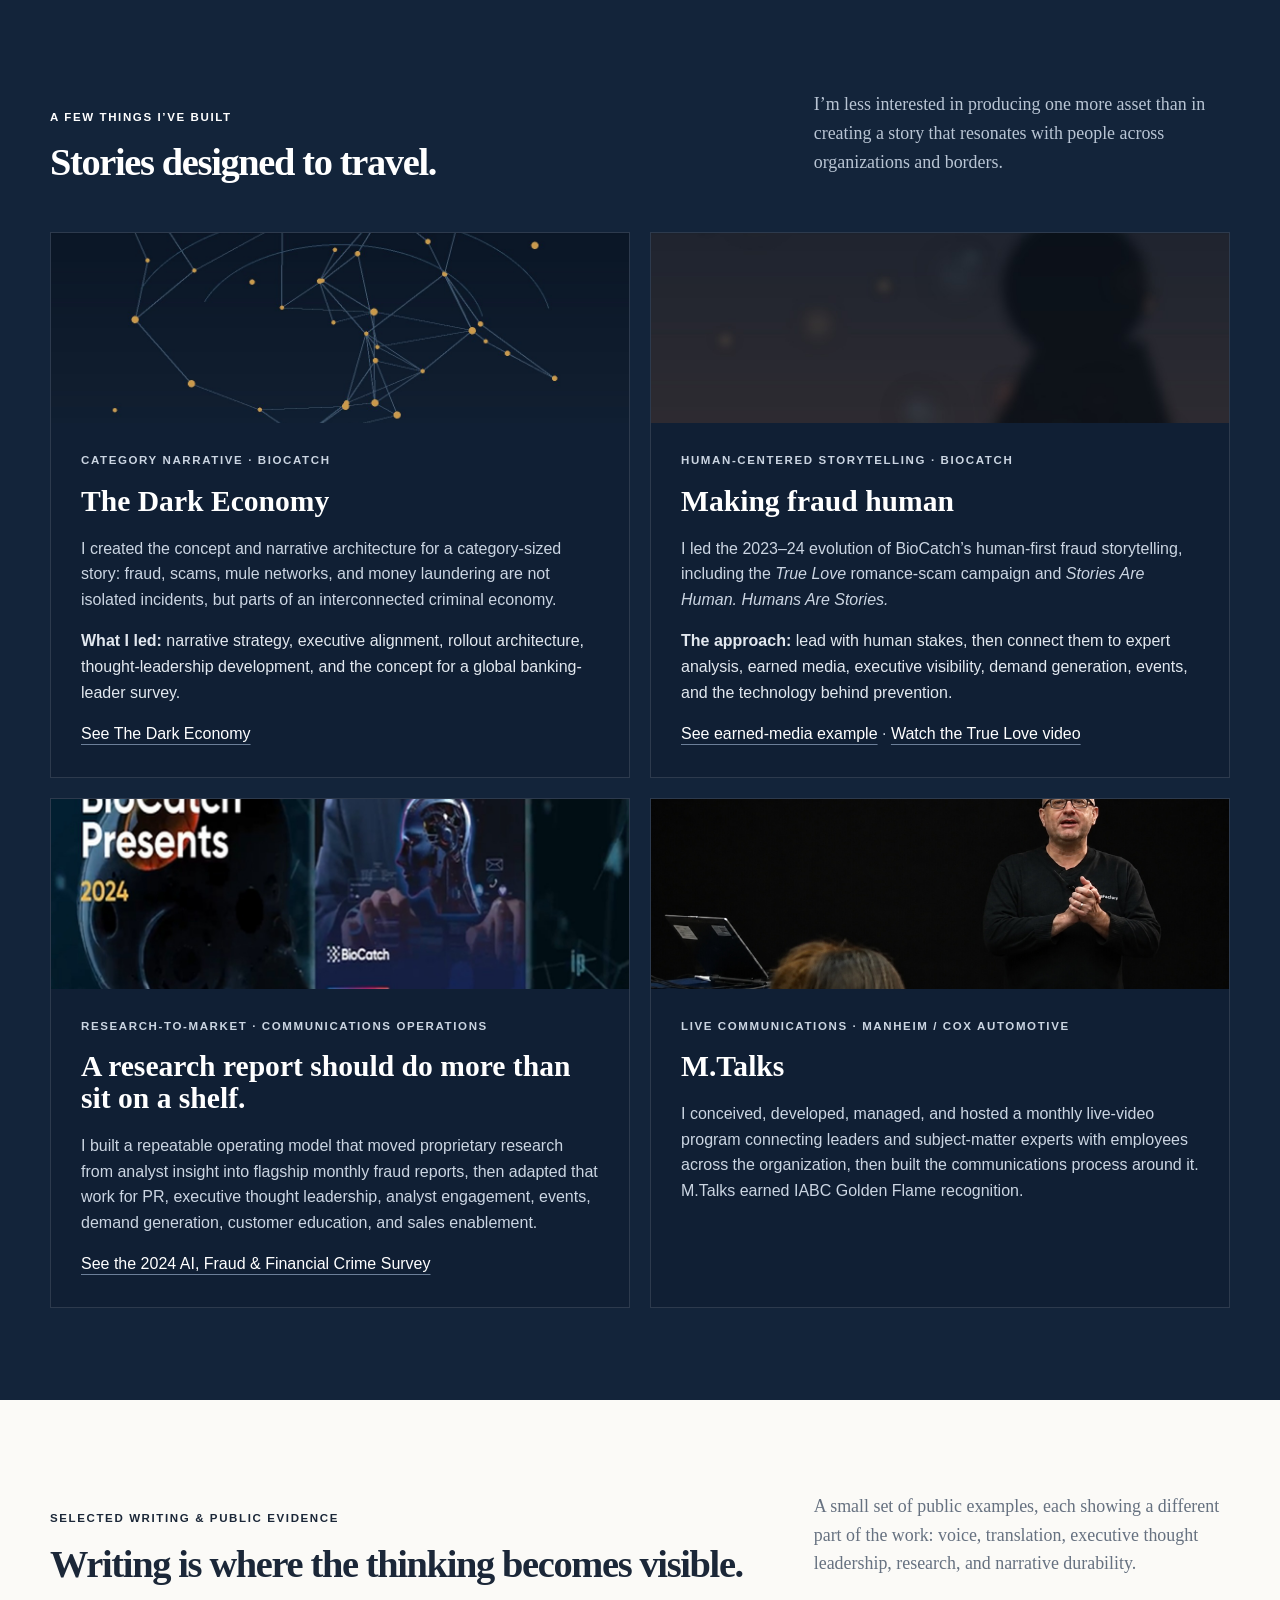
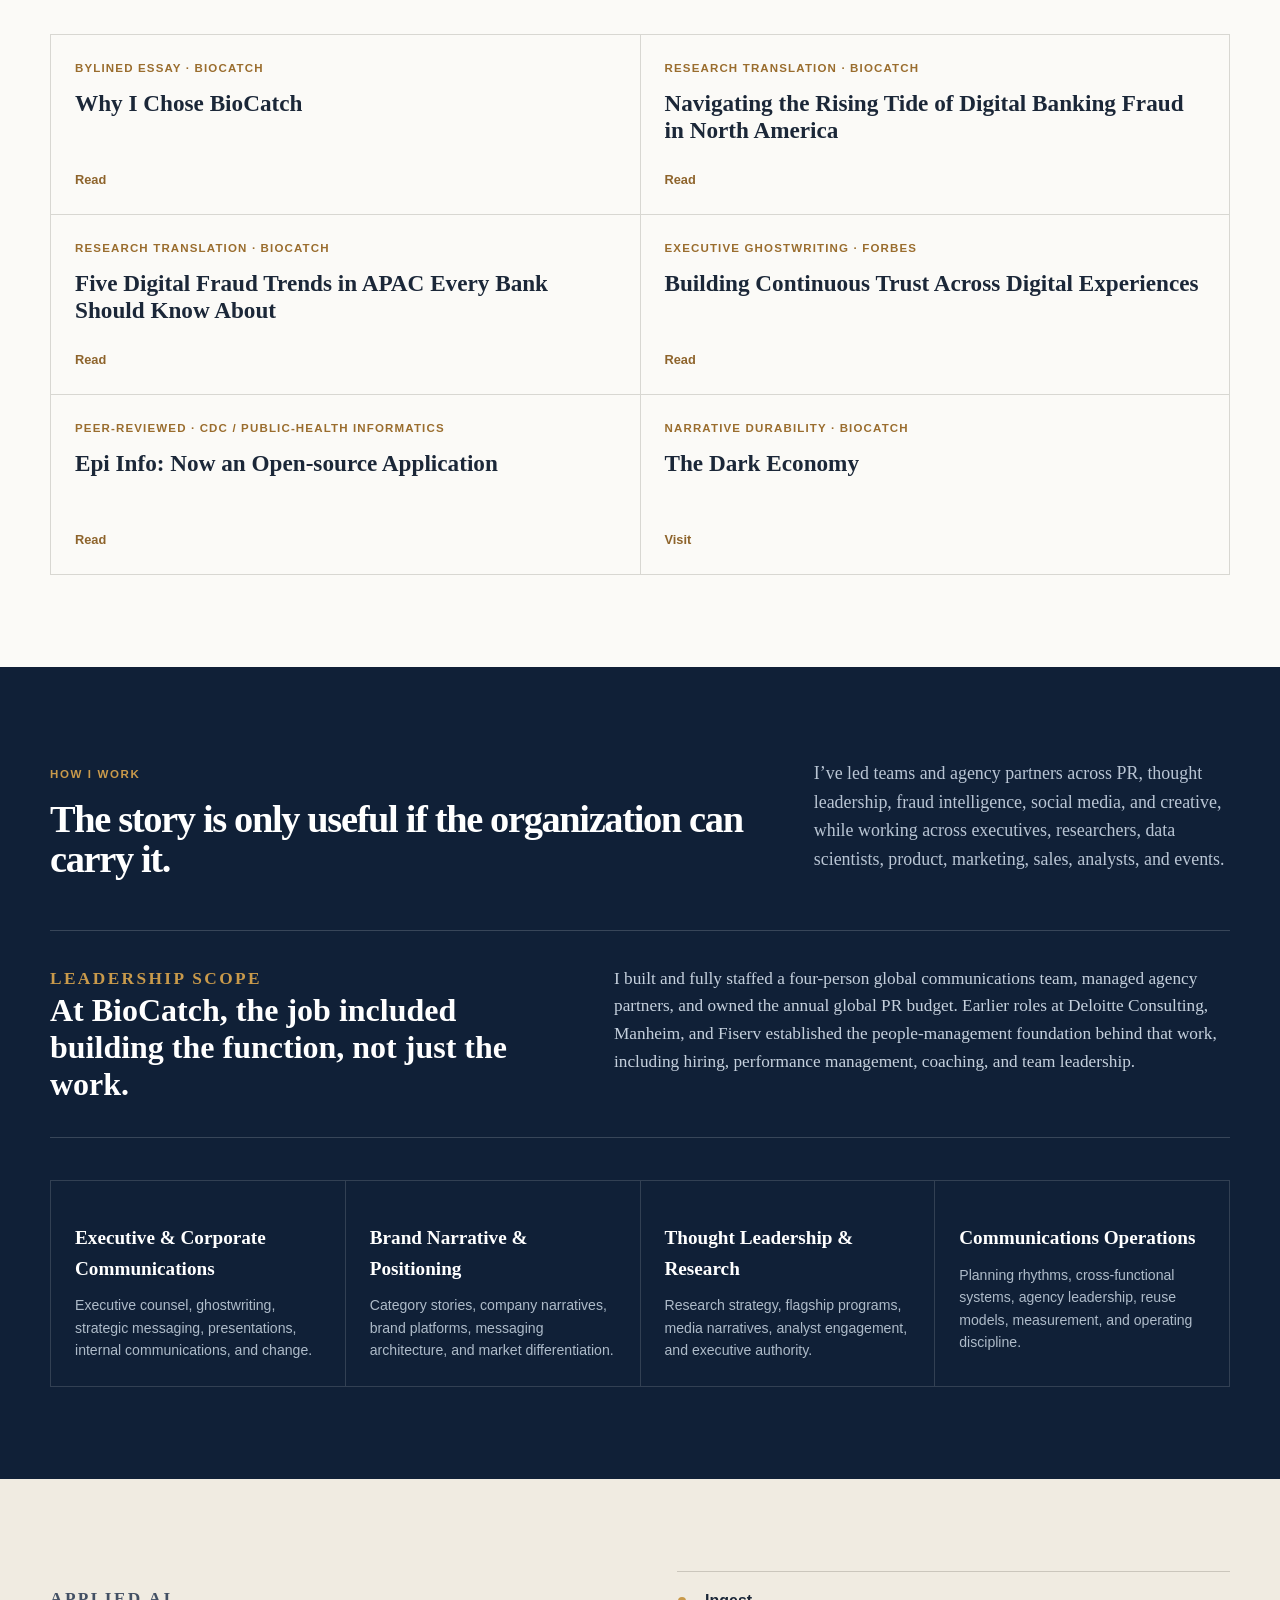
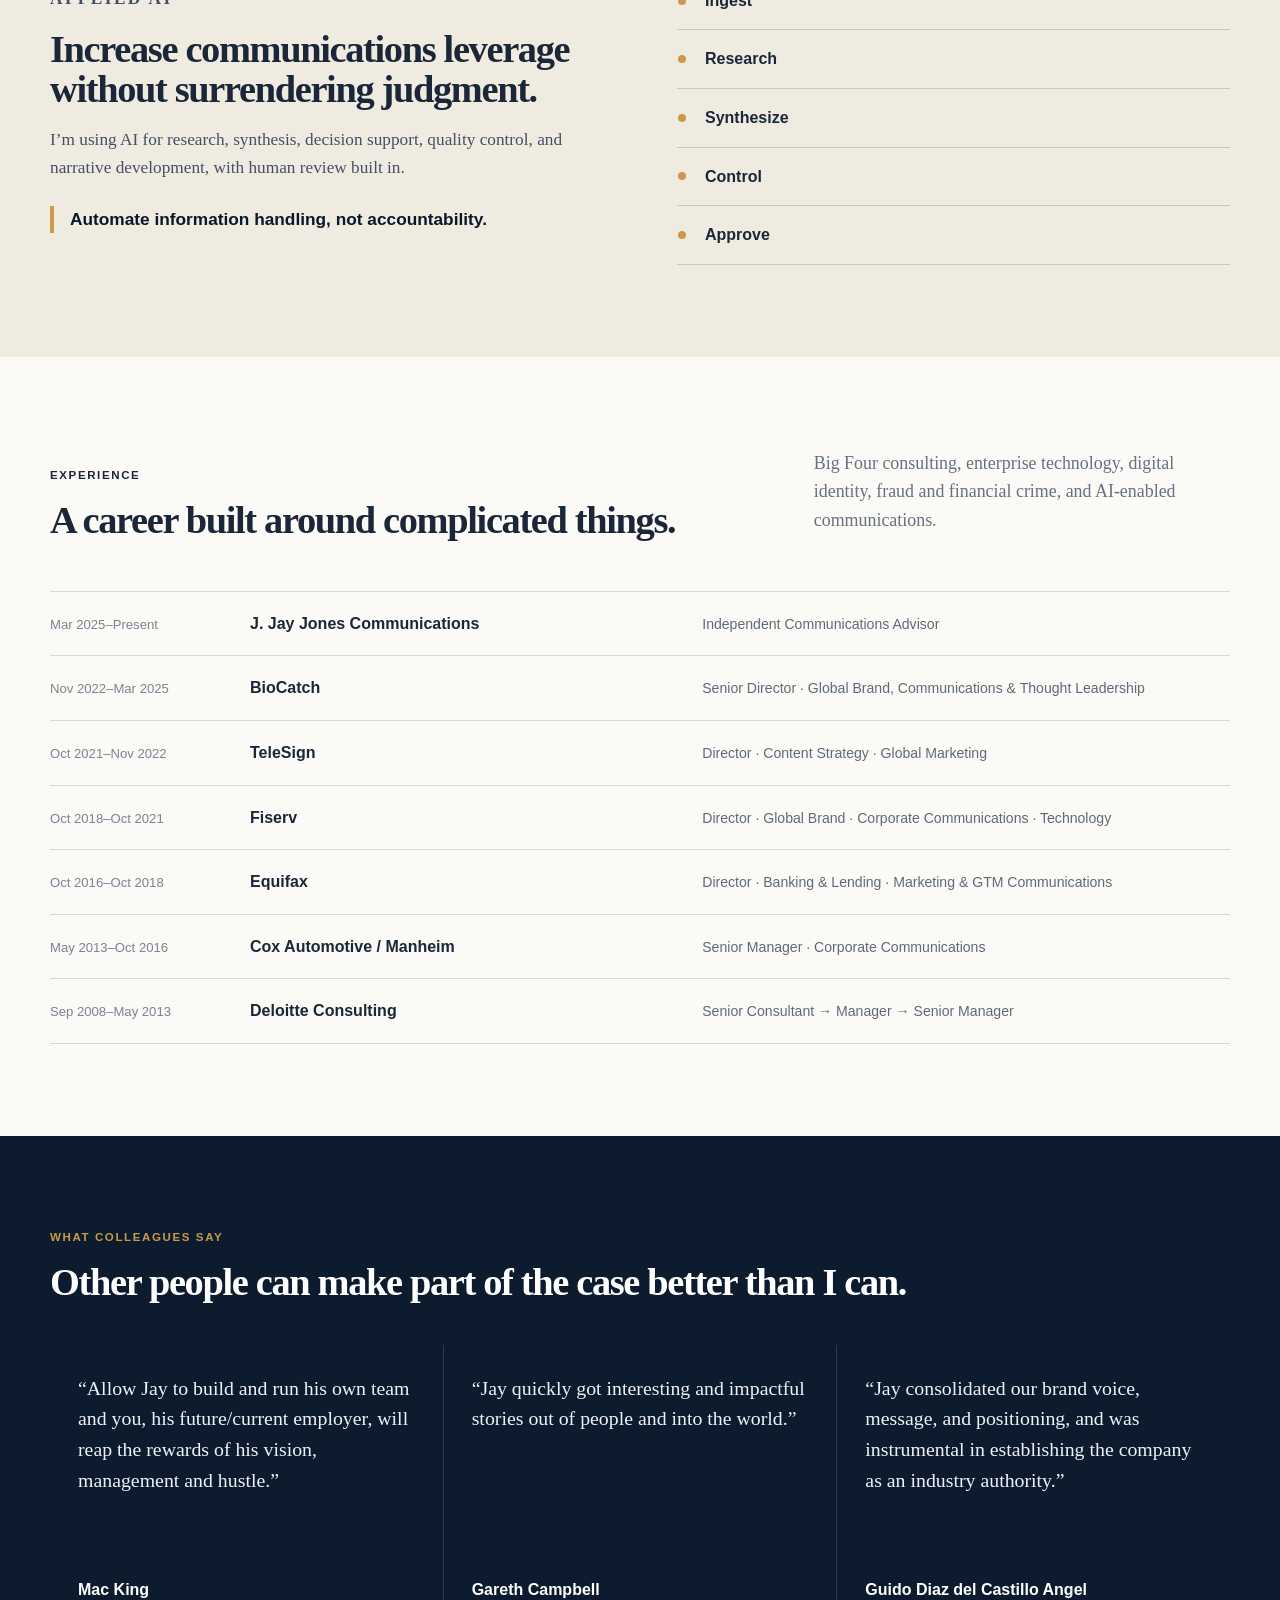
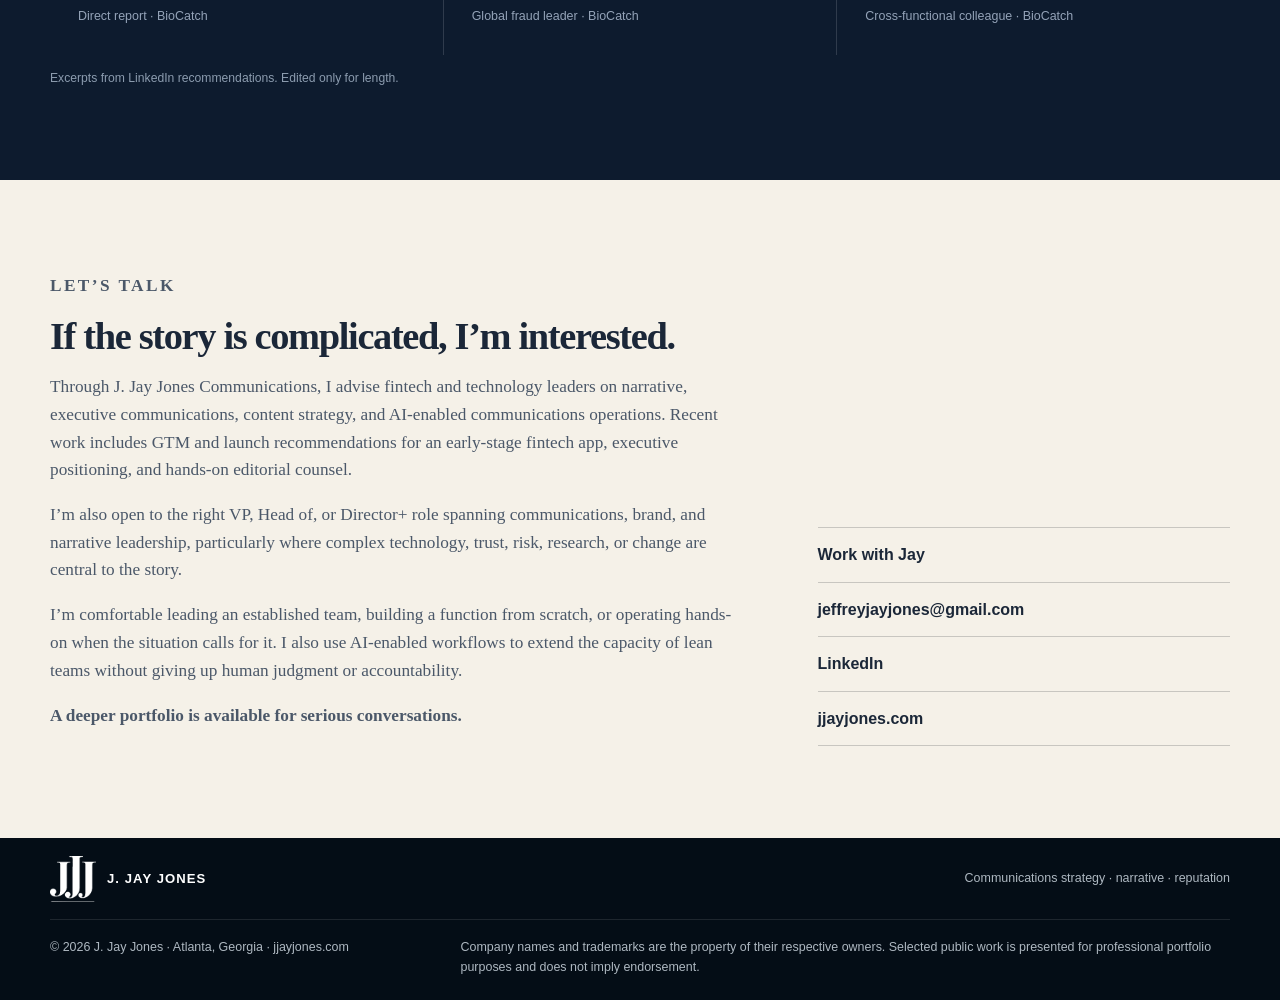
==== commit 90d47f0e: "update pic index" ====
--- a/index.html
+++ b/index.html
@@ -7,6 +7,11 @@
   <meta name="description" content="J. Jay Jones is a communications leader and writer who turns complex technology, risk, and research into credible narratives, executive communications, and communications systems.">
   <meta name="author" content="J. Jay Jones">
   <meta name="theme-color" content="#071625">
+  <link rel="icon" href="/favicon.ico" sizes="any">
+  <link rel="icon" type="image/png" href="/favicon-32x32.png" sizes="32x32">
+  <link rel="icon" type="image/png" href="/favicon-16x16.png" sizes="16x16">
+  <link rel="apple-touch-icon" href="/apple-touch-icon.png">
+  <link rel="manifest" href="/site.webmanifest">
   <link rel="canonical" href="https://jjayjones.com/">
   <meta property="og:type" content="website">
   <meta property="og:title" content="J. Jay Jones | Communications Strategy & Brand Narrative">
@@ -206,11 +211,13 @@
     <div>
       <p class="overline">Let’s talk</p>
       <h2>If the story is complicated, I’m interested.</h2>
-      <p>I’m interested in VP, Head of, and Director+ roles spanning communications, brand, and narrative leadership, particularly where complex technology, trust, risk, research, or change are central to the story.</p>
+      <p>Through J. Jay Jones Communications, I advise fintech and technology leaders on narrative, executive communications, content strategy, and AI-enabled communications operations. Recent work includes GTM and launch recommendations for an early-stage fintech app, executive positioning, and hands-on editorial counsel.</p>
+      <p>I’m also open to the right VP, Head of, or Director+ role spanning communications, brand, and narrative leadership, particularly where complex technology, trust, risk, research, or change are central to the story.</p>
       <p>I’m comfortable leading an established team, building a function from scratch, or operating hands-on when the situation calls for it. I also use AI-enabled workflows to extend the capacity of lean teams without giving up human judgment or accountability.</p>
-      <p><strong>A deeper private portfolio is available on request.</strong></p>
+      <p><strong>A deeper portfolio is available for serious conversations.</strong></p>
     </div>
     <div class="contact-links">
+      <a href="/work-with-jay/">Work with Jay</a>
       <a href="mailto:jeffreyjayjones@gmail.com">jeffreyjayjones@gmail.com</a>
       <a href="https://www.linkedin.com/in/jeffreyjayjones/" target="_blank" rel="noopener noreferrer">LinkedIn</a>
       <a href="https://jjayjones.com/">jjayjones.com</a>
@@ -232,7 +239,7 @@
     <p>Company names and trademarks are the property of their respective owners. Selected public work is presented for professional portfolio purposes and does not imply endorsement.</p>
   </div>
 </footer>
-
+<!-- LinkedIn Insight Tag -->
 <script type="text/javascript">
 _linkedin_partner_id = "10934041";
 window._linkedin_data_partner_ids = window._linkedin_data_partner_ids || [];
@@ -250,7 +257,5 @@
 <noscript>
 <img height="1" width="1" style="display:none;" alt="" src="https://px.ads.linkedin.com/collect/?pid=10934041&fmt=gif" />
 </noscript>
-
-  
 </body>
 </html>
--- a/styles.css
+++ b/styles.css
@@ -51,7 +51,7 @@
 .contact{background:var(--paper)}.contact-grid{display:grid;grid-template-columns:1.25fr .75fr;gap:80px;align-items:end}.contact-grid>div:first-child p{max-width:800px;font-family:var(--serif);font-size:1.08rem;color:#4b5869}.contact-links{display:flex;flex-direction:column;border-top:1px solid #c8c6c0}.contact-links a{text-decoration:none;padding:14px 0;border-bottom:1px solid #c8c6c0;font-weight:750}.contact-links a:hover{color:#9a6d2e}
 footer{background:var(--navy);color:#8f9cad;padding:28px 0;font-size:.75rem}footer .shell{display:grid;grid-template-columns:.65fr 1.35fr;gap:40px}footer p{margin:0}
 @media(max-width:960px){.hero-grid,.about-grid,.section-intro,.leadership-callout,.ai-grid,.contact-grid{grid-template-columns:1fr;gap:42px}.hero-portrait-wrap{min-height:430px}.proof-grid{grid-template-columns:repeat(2,1fr)}.proof-grid>div:nth-child(2){border-right:0}.proof-grid>div:nth-child(3){padding-left:0}.cards,.writing-grid{grid-template-columns:1fr}.capabilities{grid-template-columns:repeat(2,1fr)}.quote-grid{grid-template-columns:1fr}.quote-grid figure{min-height:0}.timeline>div{grid-template-columns:150px 1fr}.timeline span{grid-column:2}.career-arc{grid-template-columns:1fr 1fr 1fr}}
-@media(max-width:700px){.shell{width:min(calc(100% - 28px),var(--max))}.site-header{position:static}.nav-wrap{min-height:64px}.brand span{display:none}nav a:not(.nav-cta){display:none}.hero{padding:58px 0 52px}.hero-grid{gap:30px}.hero-portrait-wrap,.hero-portrait{min-height:360px}.proof-grid{grid-template-columns:1fr}.proof-grid>div{border-right:0;border-bottom:1px solid var(--line);padding:17px 0!important}.proof-grid>div:last-child{border-bottom:0}.section{padding:68px 0}.portrait-panel{height:420px}.career-arc{grid-template-columns:1fr 1fr}.research-visual{grid-template-columns:repeat(5,minmax(60px,1fr));overflow:auto}.capabilities{grid-template-columns:1fr}.timeline>div{grid-template-columns:1fr;gap:4px}.timeline span{grid-column:auto}.ai-stages{margin-top:10px}footer .shell{grid-template-columns:1fr;gap:8px}}
+@media(max-width:700px){.shell{width:min(calc(100% - 28px),var(--max))}.site-header{position:static}.nav-wrap{min-height:64px}.brand span{display:none}nav a:not(.nav-cta){display:none}.hero{padding:58px 0 52px}.hero-grid{gap:30px}.hero-portrait-wrap,.hero-portrait{min-height:360px}.proof-grid{grid-template-columns:1fr}.proof-grid>div{border-right:0;border-bottom:1px solid var(--line);padding:17px 0!important}.proof-grid>div:last-child{border-bottom:0}.section{padding:68px 0}.portrait-panel{display:none}.career-arc{grid-template-columns:1fr 1fr}.research-visual{grid-template-columns:repeat(5,minmax(60px,1fr));overflow:auto}.capabilities{grid-template-columns:1fr}.timeline>div{grid-template-columns:1fr;gap:4px}.timeline span{grid-column:auto}.ai-stages{margin-top:10px}footer .shell{grid-template-columns:1fr;gap:8px}}
 @media(prefers-reduced-motion:reduce){html{scroll-behavior:auto}.button:hover{transform:none}}
 
 .card-links{margin:0}.card-links a{white-space:nowrap}
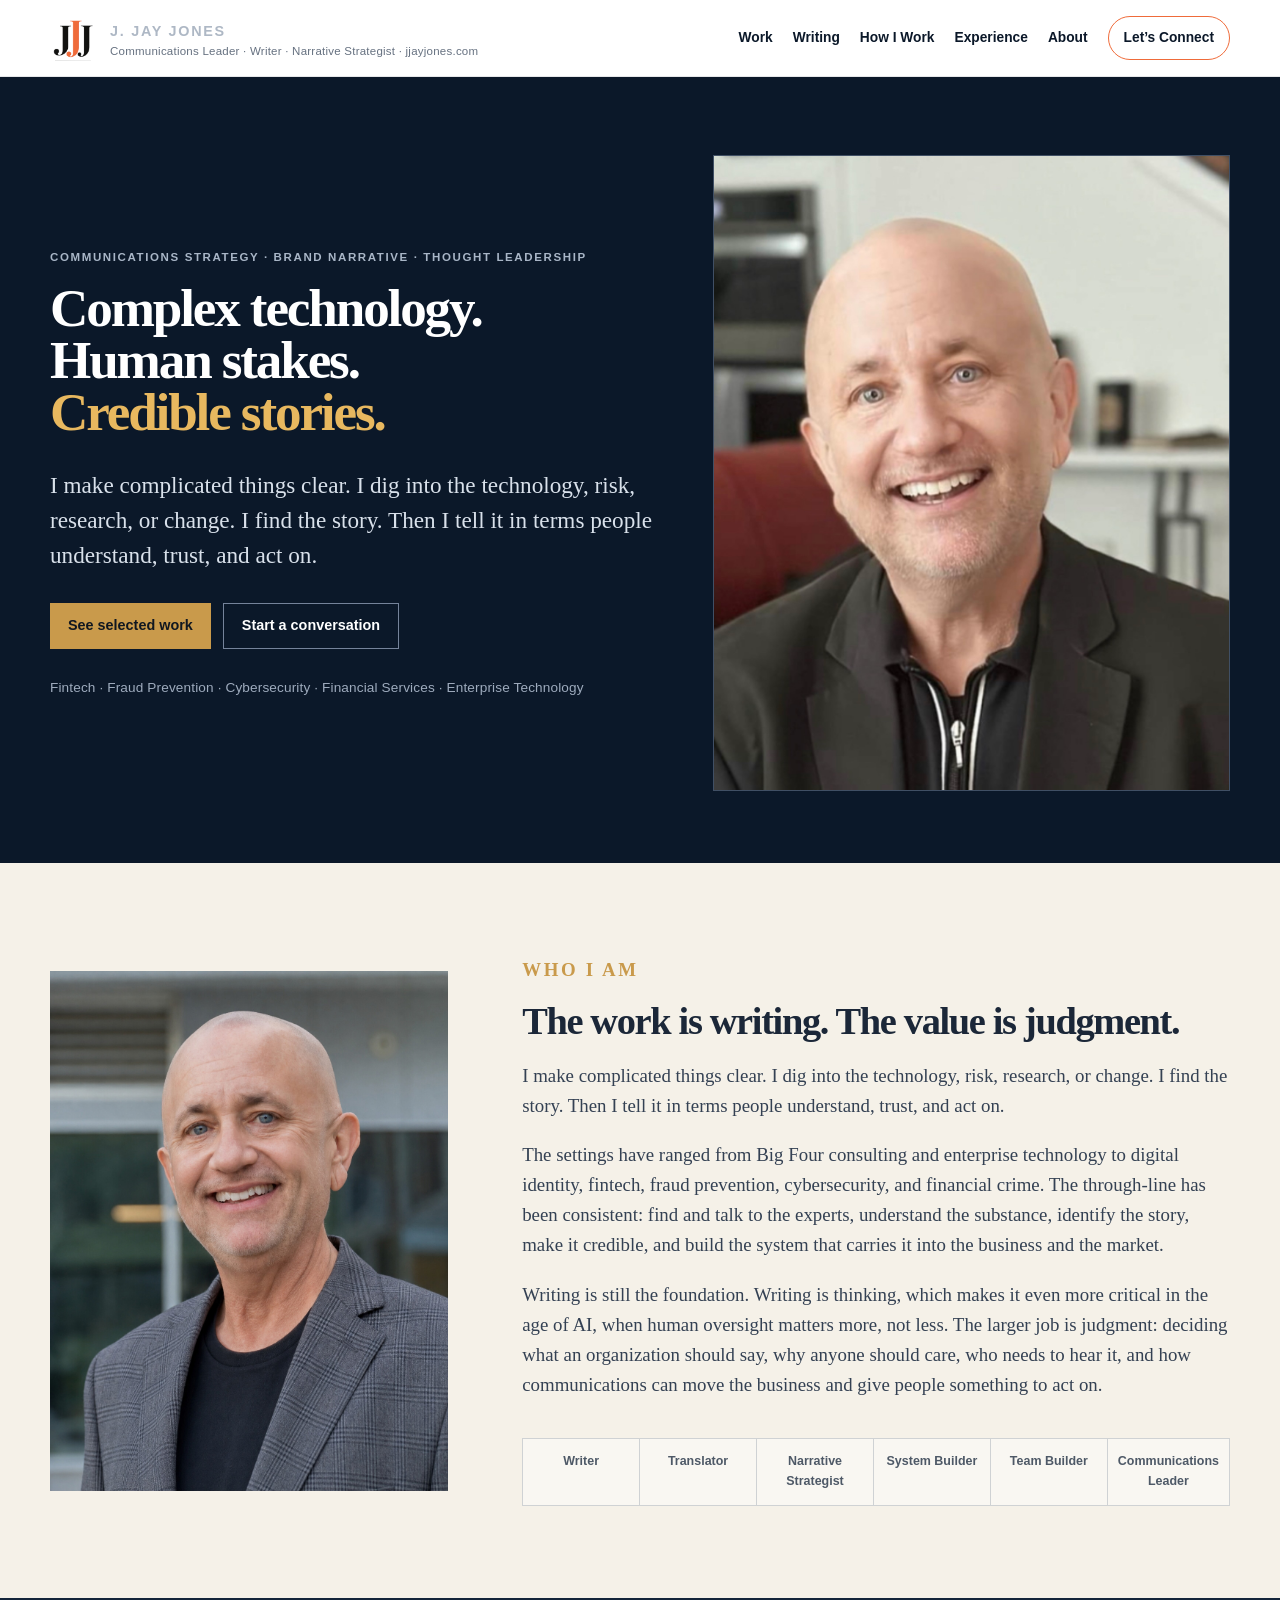
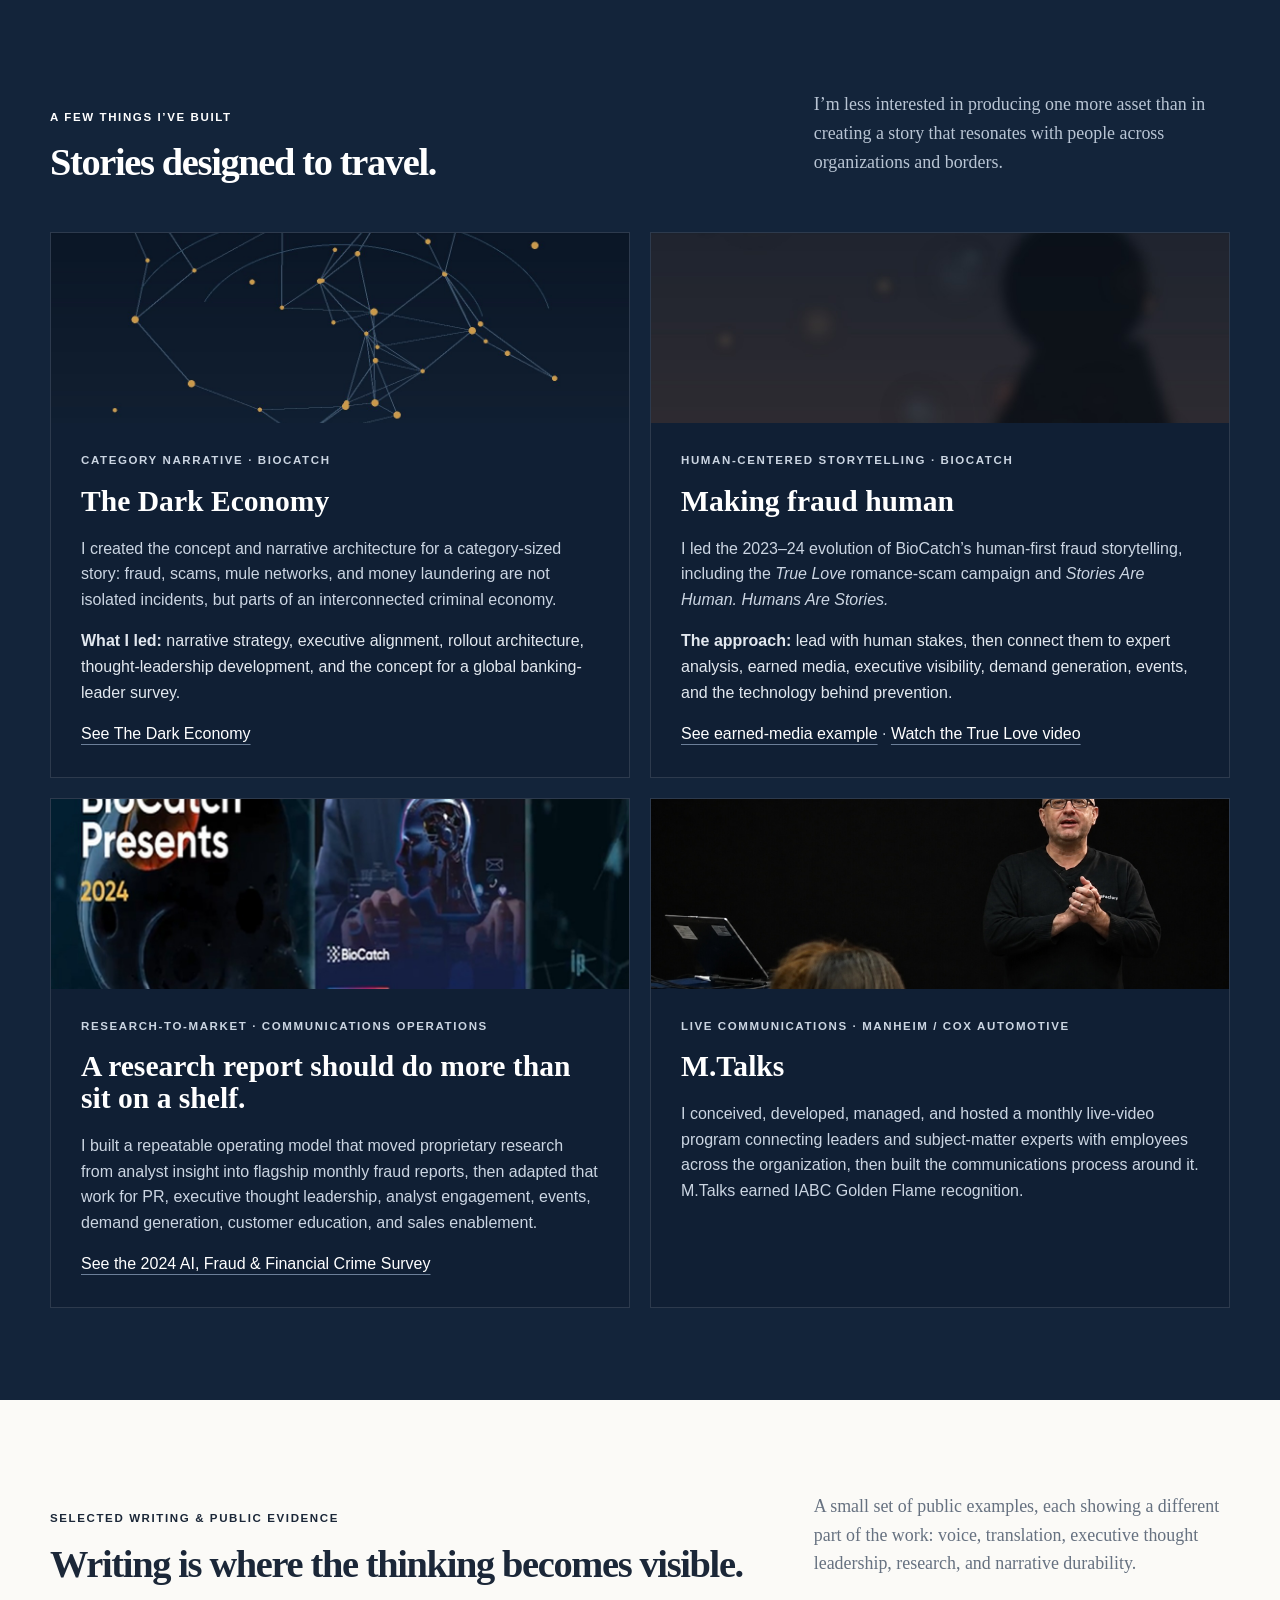
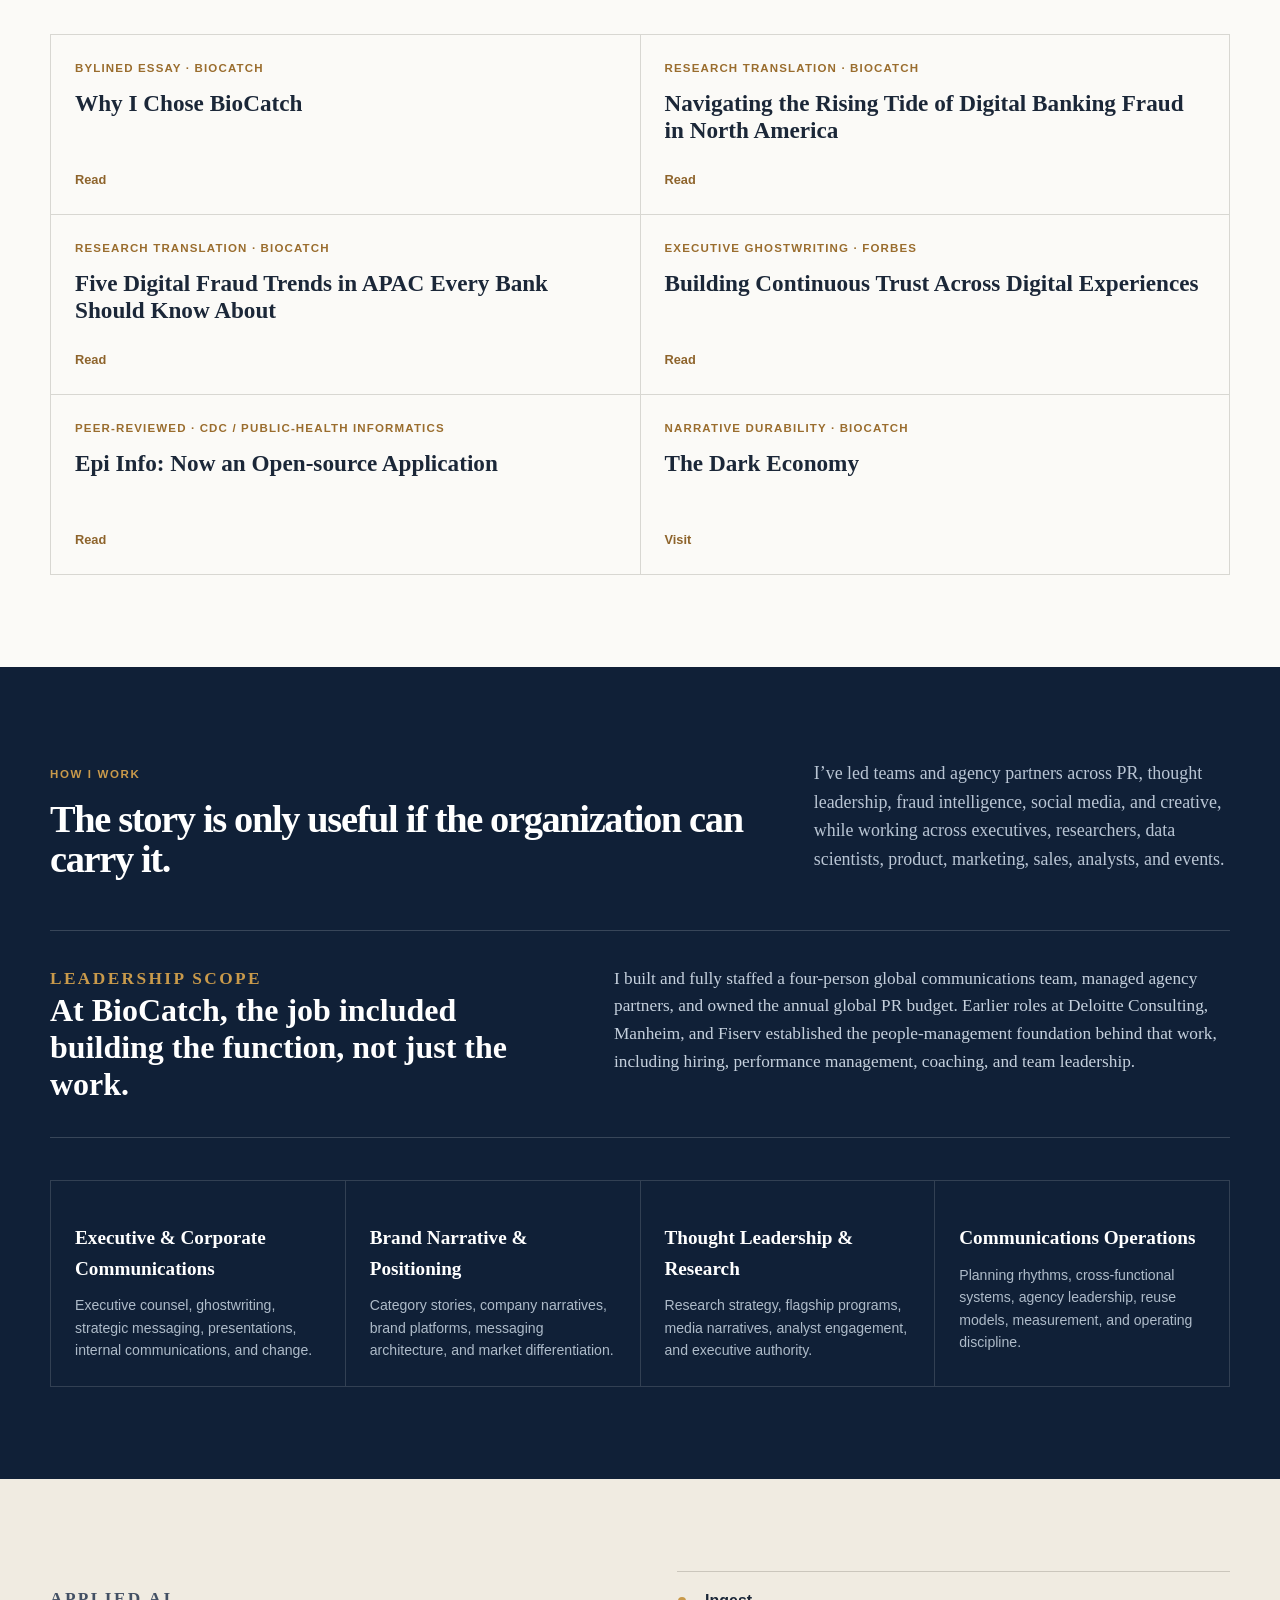
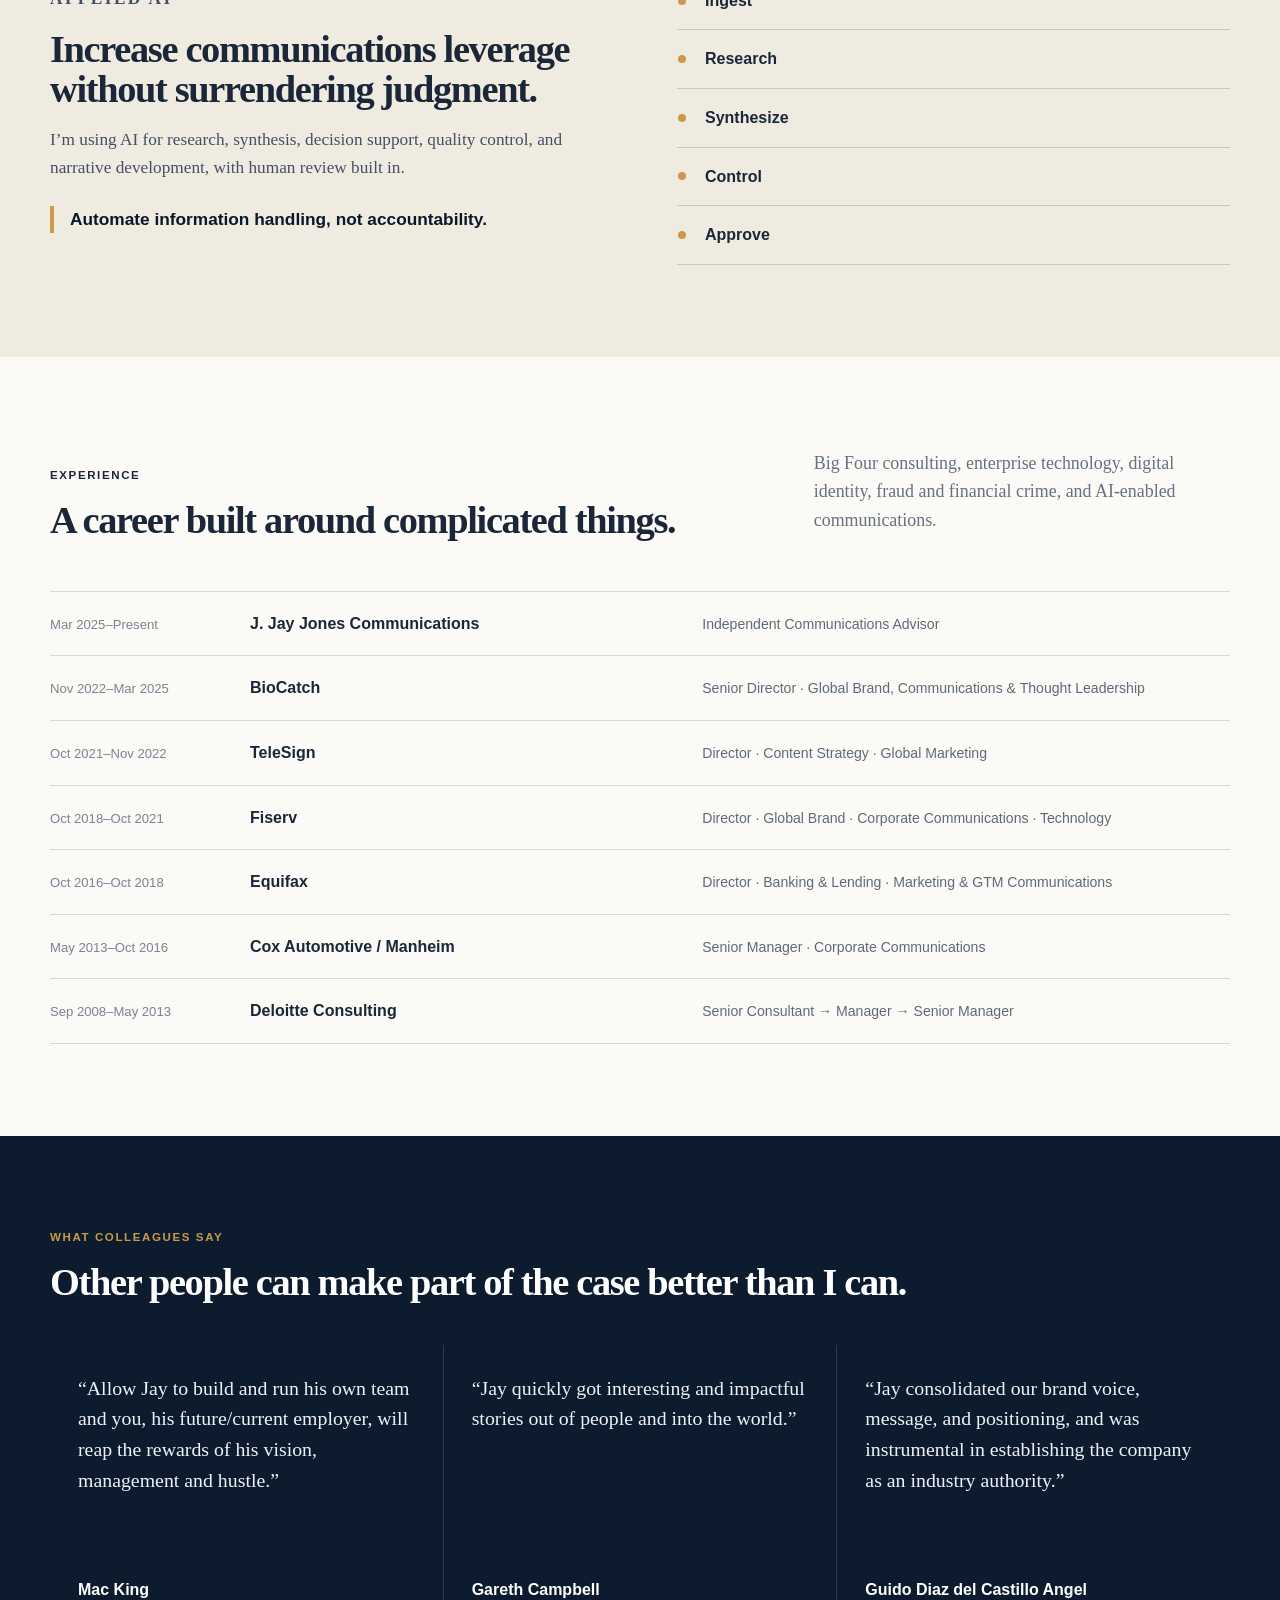
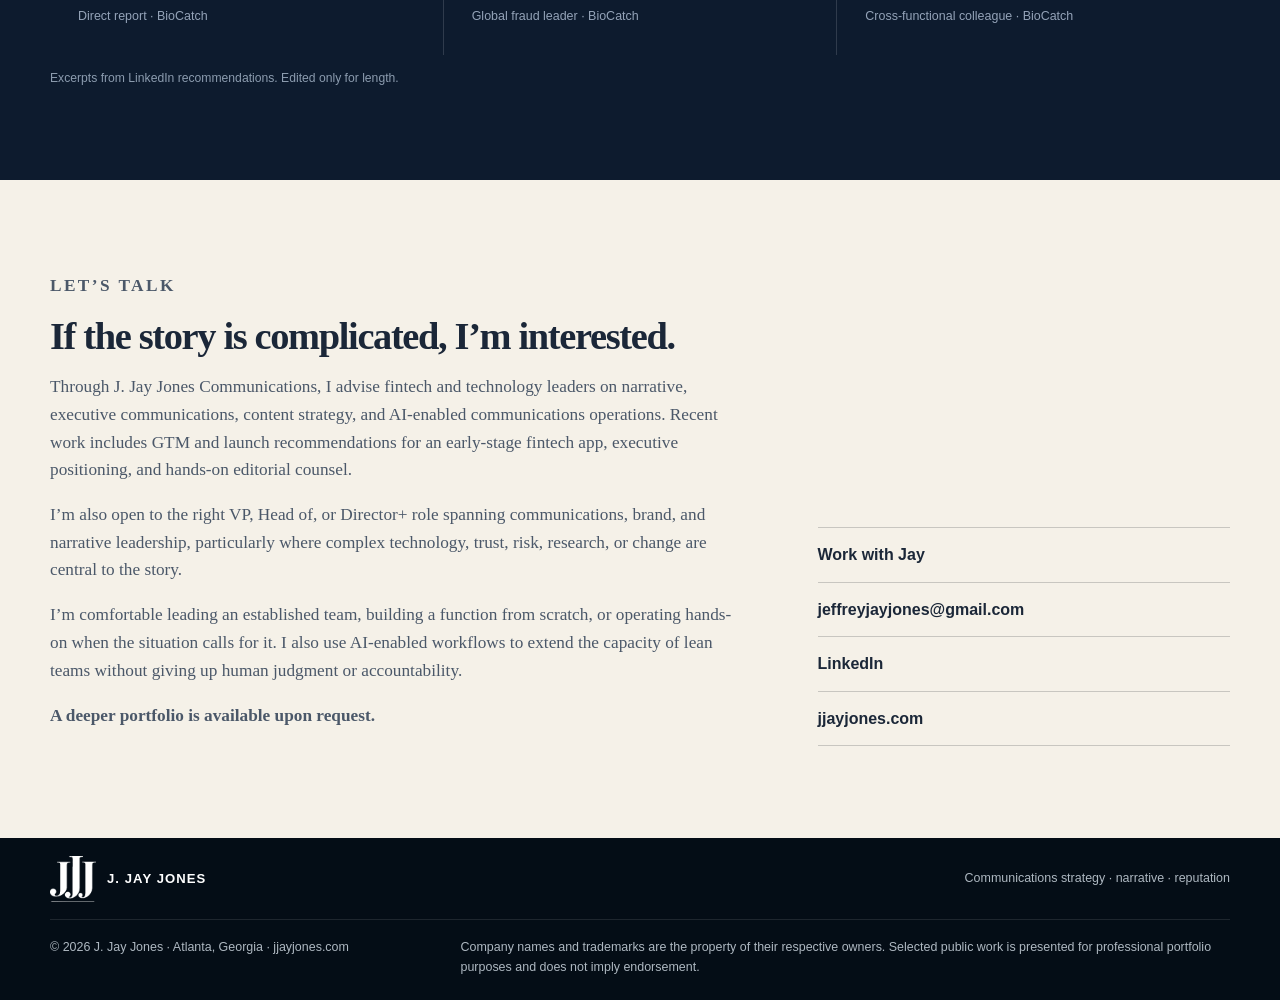
==== commit 08a362cd: "Update index.html" ====
--- a/index.html
+++ b/index.html
@@ -214,7 +214,7 @@
       <p>Through J. Jay Jones Communications, I advise fintech and technology leaders on narrative, executive communications, content strategy, and AI-enabled communications operations. Recent work includes GTM and launch recommendations for an early-stage fintech app, executive positioning, and hands-on editorial counsel.</p>
       <p>I’m also open to the right VP, Head of, or Director+ role spanning communications, brand, and narrative leadership, particularly where complex technology, trust, risk, research, or change are central to the story.</p>
       <p>I’m comfortable leading an established team, building a function from scratch, or operating hands-on when the situation calls for it. I also use AI-enabled workflows to extend the capacity of lean teams without giving up human judgment or accountability.</p>
-      <p><strong>A deeper portfolio is available for serious conversations.</strong></p>
+      <p><strong>A deeper portfolio is available upon request.</strong></p>
     </div>
     <div class="contact-links">
       <a href="/work-with-jay/">Work with Jay</a>
